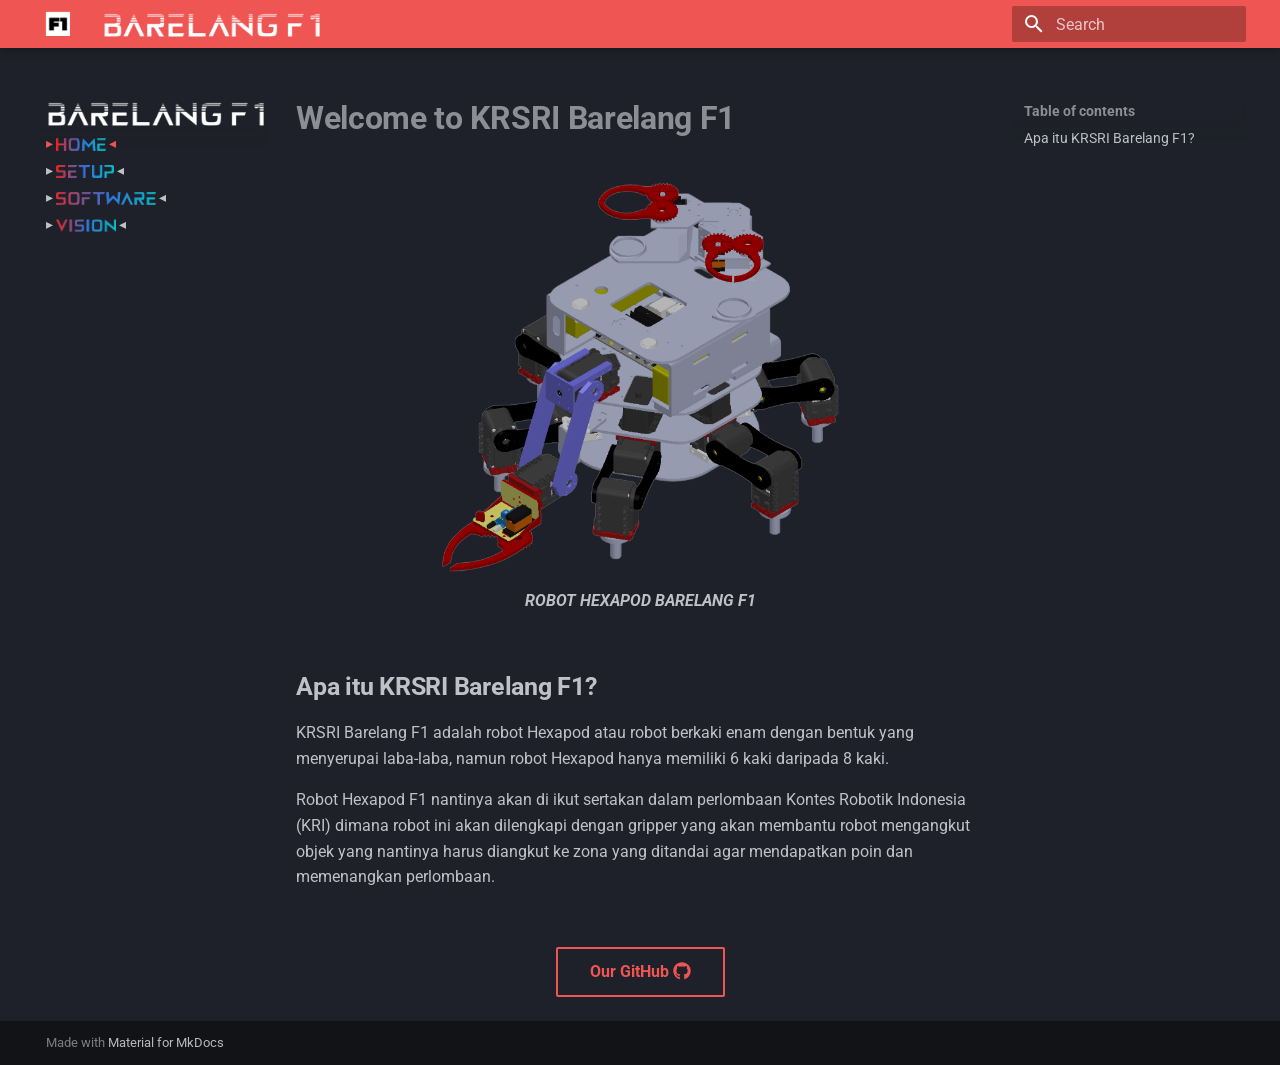
==== index.html @ 3e4a9fbe "update" ====
<!doctype html>
<html lang="en" class="no-js">
  <head>
    
      <meta charset="utf-8">
      <meta name="viewport" content="width=device-width,initial-scale=1">
      
      
      
        <link rel="canonical" href="https://arudoon.github.io/MkDocs_Dokumentasi/">
      
      
      
        <link rel="next" href="2-setup/">
      
      
      <link rel="icon" href="assets/pictures/F1Maskot.png">
      <meta name="generator" content="mkdocs-1.6.1, mkdocs-material-9.5.49">
    
    
      
        <title><img src='https://arudoon.github.io/MkDocs_Dokumentasi/assets/icons/barelangf1white.png' style='width:220px; vertical-align:middle;'></title>
      
    
    
      <link rel="stylesheet" href="assets/stylesheets/main.6f8fc17f.min.css">
      
        
        <link rel="stylesheet" href="assets/stylesheets/palette.06af60db.min.css">
      
      
  
  
    
    
  
    
    
  
    
    
  
    
    
  
    
    
  
    
    
  
    
    
  
    
    
  
    
    
  
    
    
  
    
    
  
    
    
  
  
  <style>:root{--md-admonition-icon--note:url('data:image/svg+xml;charset=utf-8,<svg xmlns="http://www.w3.org/2000/svg" viewBox="0 0 16 16"><path d="M1 7.775V2.75C1 1.784 1.784 1 2.75 1h5.025c.464 0 .91.184 1.238.513l6.25 6.25a1.75 1.75 0 0 1 0 2.474l-5.026 5.026a1.75 1.75 0 0 1-2.474 0l-6.25-6.25A1.75 1.75 0 0 1 1 7.775m1.5 0c0 .066.026.13.073.177l6.25 6.25a.25.25 0 0 0 .354 0l5.025-5.025a.25.25 0 0 0 0-.354l-6.25-6.25a.25.25 0 0 0-.177-.073H2.75a.25.25 0 0 0-.25.25ZM6 5a1 1 0 1 1 0 2 1 1 0 0 1 0-2"/></svg>');--md-admonition-icon--abstract:url('data:image/svg+xml;charset=utf-8,<svg xmlns="http://www.w3.org/2000/svg" viewBox="0 0 16 16"><path d="M2.5 1.75v11.5c0 .138.112.25.25.25h3.17a.75.75 0 0 1 0 1.5H2.75A1.75 1.75 0 0 1 1 13.25V1.75C1 .784 1.784 0 2.75 0h8.5C12.216 0 13 .784 13 1.75v7.736a.75.75 0 0 1-1.5 0V1.75a.25.25 0 0 0-.25-.25h-8.5a.25.25 0 0 0-.25.25m13.274 9.537zl-4.557 4.45a.75.75 0 0 1-1.055-.008l-1.943-1.95a.75.75 0 0 1 1.062-1.058l1.419 1.425 4.026-3.932a.75.75 0 1 1 1.048 1.074M4.75 4h4.5a.75.75 0 0 1 0 1.5h-4.5a.75.75 0 0 1 0-1.5M4 7.75A.75.75 0 0 1 4.75 7h2a.75.75 0 0 1 0 1.5h-2A.75.75 0 0 1 4 7.75"/></svg>');--md-admonition-icon--info:url('data:image/svg+xml;charset=utf-8,<svg xmlns="http://www.w3.org/2000/svg" viewBox="0 0 448 512"><!--! Font Awesome Free 6.7.1 by @fontawesome - https://fontawesome.com License - https://fontawesome.com/license/free (Icons: CC BY 4.0, Fonts: SIL OFL 1.1, Code: MIT License) Copyright 2024 Fonticons, Inc.--><path d="m0 93.7 183.6-25.3v177.4H0zm0 324.6 183.6 25.3V268.4H0zm203.8 28L448 480V268.4H203.8zm0-380.6v180.1H448V32z"/></svg>');--md-admonition-icon--tip:url('data:image/svg+xml;charset=utf-8,<svg xmlns="http://www.w3.org/2000/svg" viewBox="0 0 16 16"><path d="M3.499.75a.75.75 0 0 1 1.5 0v.996C5.9 2.903 6.793 3.65 7.662 4.376l.24.202c-.036-.694.055-1.422.426-2.163C9.1.873 10.794-.045 12.622.26 14.408.558 16 1.94 16 4.25c0 1.278-.954 2.575-2.44 2.734l.146.508.065.22c.203.701.412 1.455.476 2.226.142 1.707-.4 3.03-1.487 3.898C11.714 14.671 10.27 15 8.75 15h-6a.75.75 0 0 1 0-1.5h1.376a4.5 4.5 0 0 1-.563-1.191 3.84 3.84 0 0 1-.05-2.063 4.65 4.65 0 0 1-2.025-.293.75.75 0 0 1 .525-1.406c1.357.507 2.376-.006 2.698-.318l.009-.01a.747.747 0 0 1 1.06 0 .75.75 0 0 1-.012 1.074c-.912.92-.992 1.835-.768 2.586.221.74.745 1.337 1.196 1.621H8.75c1.343 0 2.398-.296 3.074-.836.635-.507 1.036-1.31.928-2.602-.05-.603-.216-1.224-.422-1.93l-.064-.221c-.12-.407-.246-.84-.353-1.29a2.4 2.4 0 0 1-.507-.441 3.1 3.1 0 0 1-.633-1.248.75.75 0 0 1 1.455-.364c.046.185.144.436.31.627.146.168.353.305.712.305.738 0 1.25-.615 1.25-1.25 0-1.47-.95-2.315-2.123-2.51-1.172-.196-2.227.387-2.706 1.345-.46.92-.27 1.774.019 3.062l.042.19.01.05c.348.443.666.949.94 1.553a.75.75 0 1 1-1.365.62c-.553-1.217-1.32-1.94-2.3-2.768L6.7 5.527c-.814-.68-1.75-1.462-2.692-2.619a3.7 3.7 0 0 0-1.023.88c-.406.495-.663 1.036-.722 1.508.116.122.306.21.591.239.388.038.797-.06 1.032-.19a.75.75 0 0 1 .728 1.31c-.515.287-1.23.439-1.906.373-.682-.067-1.473-.38-1.879-1.193L.75 5.677V5.5c0-.984.48-1.94 1.077-2.664.46-.559 1.05-1.055 1.673-1.353z"/></svg>');--md-admonition-icon--success:url('data:image/svg+xml;charset=utf-8,<svg xmlns="http://www.w3.org/2000/svg" viewBox="0 0 16 16"><path d="M13.78 4.22a.75.75 0 0 1 0 1.06l-7.25 7.25a.75.75 0 0 1-1.06 0L2.22 9.28a.75.75 0 0 1 .018-1.042.75.75 0 0 1 1.042-.018L6 10.94l6.72-6.72a.75.75 0 0 1 1.06 0"/></svg>');--md-admonition-icon--question:url('data:image/svg+xml;charset=utf-8,<svg xmlns="http://www.w3.org/2000/svg" viewBox="0 0 16 16"><path d="M0 8a8 8 0 1 1 16 0A8 8 0 0 1 0 8m8-6.5a6.5 6.5 0 1 0 0 13 6.5 6.5 0 0 0 0-13M6.92 6.085h.001a.749.749 0 1 1-1.342-.67c.169-.339.436-.701.849-.977C6.845 4.16 7.369 4 8 4a2.76 2.76 0 0 1 1.637.525c.503.377.863.965.863 1.725 0 .448-.115.83-.329 1.15-.205.307-.47.513-.692.662-.109.072-.22.138-.313.195l-.006.004a6 6 0 0 0-.26.16 1 1 0 0 0-.276.245.75.75 0 0 1-1.248-.832c.184-.264.42-.489.692-.661q.154-.1.313-.195l.007-.004c.1-.061.182-.11.258-.161a1 1 0 0 0 .277-.245C8.96 6.514 9 6.427 9 6.25a.61.61 0 0 0-.262-.525A1.27 1.27 0 0 0 8 5.5c-.369 0-.595.09-.74.187a1 1 0 0 0-.34.398M9 11a1 1 0 1 1-2 0 1 1 0 0 1 2 0"/></svg>');--md-admonition-icon--warning:url('data:image/svg+xml;charset=utf-8,<svg xmlns="http://www.w3.org/2000/svg" viewBox="0 0 448 512"><!--! Font Awesome Free 6.7.1 by @fontawesome - https://fontawesome.com License - https://fontawesome.com/license/free (Icons: CC BY 4.0, Fonts: SIL OFL 1.1, Code: MIT License) Copyright 2024 Fonticons, Inc.--><path d="M220.8 123.3c1 .5 1.8 1.7 3 1.7 1.1 0 2.8-.4 2.9-1.5.2-1.4-1.9-2.3-3.2-2.9-1.7-.7-3.9-1-5.5-.1-.4.2-.8.7-.6 1.1.3 1.3 2.3 1.1 3.4 1.7m-21.9 1.7c1.2 0 2-1.2 3-1.7 1.1-.6 3.1-.4 3.5-1.6.2-.4-.2-.9-.6-1.1-1.6-.9-3.8-.6-5.5.1-1.3.6-3.4 1.5-3.2 2.9.1 1 1.8 1.5 2.8 1.4M420 403.8c-3.6-4-5.3-11.6-7.2-19.7-1.8-8.1-3.9-16.8-10.5-22.4-1.3-1.1-2.6-2.1-4-2.9-1.3-.8-2.7-1.5-4.1-2 9.2-27.3 5.6-54.5-3.7-79.1-11.4-30.1-31.3-56.4-46.5-74.4-17.1-21.5-33.7-41.9-33.4-72C311.1 85.4 315.7.1 234.8 0 132.4-.2 158 103.4 156.9 135.2c-1.7 23.4-6.4 41.8-22.5 64.7-18.9 22.5-45.5 58.8-58.1 96.7-6 17.9-8.8 36.1-6.2 53.3-6.5 5.8-11.4 14.7-16.6 20.2-4.2 4.3-10.3 5.9-17 8.3s-14 6-18.5 14.5c-2.1 3.9-2.8 8.1-2.8 12.4 0 3.9.6 7.9 1.2 11.8 1.2 8.1 2.5 15.7.8 20.8-5.2 14.4-5.9 24.4-2.2 31.7 3.8 7.3 11.4 10.5 20.1 12.3 17.3 3.6 40.8 2.7 59.3 12.5 19.8 10.4 39.9 14.1 55.9 10.4 11.6-2.6 21.1-9.6 25.9-20.2 12.5-.1 26.3-5.4 48.3-6.6 14.9-1.2 33.6 5.3 55.1 4.1.6 2.3 1.4 4.6 2.5 6.7v.1c8.3 16.7 23.8 24.3 40.3 23 16.6-1.3 34.1-11 48.3-27.9 13.6-16.4 36-23.2 50.9-32.2 7.4-4.5 13.4-10.1 13.9-18.3.4-8.2-4.4-17.3-15.5-29.7M223.7 87.3c9.8-22.2 34.2-21.8 44-.4 6.5 14.2 3.6 30.9-4.3 40.4-1.6-.8-5.9-2.6-12.6-4.9 1.1-1.2 3.1-2.7 3.9-4.6 4.8-11.8-.2-27-9.1-27.3-7.3-.5-13.9 10.8-11.8 23-4.1-2-9.4-3.5-13-4.4-1-6.9-.3-14.6 2.9-21.8M183 75.8c10.1 0 20.8 14.2 19.1 33.5-3.5 1-7.1 2.5-10.2 4.6 1.2-8.9-3.3-20.1-9.6-19.6-8.4.7-9.8 21.2-1.8 28.1 1 .8 1.9-.2-5.9 5.5-15.6-14.6-10.5-52.1 8.4-52.1m-13.6 60.7c6.2-4.6 13.6-10 14.1-10.5 4.7-4.4 13.5-14.2 27.9-14.2 7.1 0 15.6 2.3 25.9 8.9 6.3 4.1 11.3 4.4 22.6 9.3 8.4 3.5 13.7 9.7 10.5 18.2-2.6 7.1-11 14.4-22.7 18.1-11.1 3.6-19.8 16-38.2 14.9-3.9-.2-7-1-9.6-2.1-8-3.5-12.2-10.4-20-15-8.6-4.8-13.2-10.4-14.7-15.3q-2.1-7.35 4.2-12.3m3.3 334c-2.7 35.1-43.9 34.4-75.3 18-29.9-15.8-68.6-6.5-76.5-21.9-2.4-4.7-2.4-12.7 2.6-26.4v-.2c2.4-7.6.6-16-.6-23.9-1.2-7.8-1.8-15 .9-20 3.5-6.7 8.5-9.1 14.8-11.3 10.3-3.7 11.8-3.4 19.6-9.9 5.5-5.7 9.5-12.9 14.3-18 5.1-5.5 10-8.1 17.7-6.9 8.1 1.2 15.1 6.8 21.9 16l19.6 35.6c9.5 19.9 43.1 48.4 41 68.9m-1.4-25.9c-4.1-6.6-9.6-13.6-14.4-19.6 7.1 0 14.2-2.2 16.7-8.9 2.3-6.2 0-14.9-7.4-24.9-13.5-18.2-38.3-32.5-38.3-32.5-13.5-8.4-21.1-18.7-24.6-29.9s-3-23.3-.3-35.2c5.2-22.9 18.6-45.2 27.2-59.2 2.3-1.7.8 3.2-8.7 20.8-8.5 16.1-24.4 53.3-2.6 82.4.6-20.7 5.5-41.8 13.8-61.5 12-27.4 37.3-74.9 39.3-112.7 1.1.8 4.6 3.2 6.2 4.1 4.6 2.7 8.1 6.7 12.6 10.3 12.4 10 28.5 9.2 42.4 1.2 6.2-3.5 11.2-7.5 15.9-9 9.9-3.1 17.8-8.6 22.3-15 7.7 30.4 25.7 74.3 37.2 95.7 6.1 11.4 18.3 35.5 23.6 64.6 3.3-.1 7 .4 10.9 1.4 13.8-35.7-11.7-74.2-23.3-84.9-4.7-4.6-4.9-6.6-2.6-6.5 12.6 11.2 29.2 33.7 35.2 59 2.8 11.6 3.3 23.7.4 35.7 16.4 6.8 35.9 17.9 30.7 34.8-2.2-.1-3.2 0-4.2 0 3.2-10.1-3.9-17.6-22.8-26.1-19.6-8.6-36-8.6-38.3 12.5-12.1 4.2-18.3 14.7-21.4 27.3-2.8 11.2-3.6 24.7-4.4 39.9-.5 7.7-3.6 18-6.8 29-32.1 22.9-76.7 32.9-114.3 7.2m257.4-11.5c-.9 16.8-41.2 19.9-63.2 46.5-13.2 15.7-29.4 24.4-43.6 25.5s-26.5-4.8-33.7-19.3c-4.7-11.1-2.4-23.1 1.1-36.3 3.7-14.2 9.2-28.8 9.9-40.6.8-15.2 1.7-28.5 4.2-38.7 2.6-10.3 6.6-17.2 13.7-21.1.3-.2.7-.3 1-.5.8 13.2 7.3 26.6 18.8 29.5 12.6 3.3 30.7-7.5 38.4-16.3 9-.3 15.7-.9 22.6 5.1 9.9 8.5 7.1 30.3 17.1 41.6 10.6 11.6 14 19.5 13.7 24.6M173.3 148.7c2 1.9 4.7 4.5 8 7.1 6.6 5.2 15.8 10.6 27.3 10.6 11.6 0 22.5-5.9 31.8-10.8 4.9-2.6 10.9-7 14.8-10.4s5.9-6.3 3.1-6.6-2.6 2.6-6 5.1c-4.4 3.2-9.7 7.4-13.9 9.8-7.4 4.2-19.5 10.2-29.9 10.2s-18.7-4.8-24.9-9.7c-3.1-2.5-5.7-5-7.7-6.9-1.5-1.4-1.9-4.6-4.3-4.9-1.4-.1-1.8 3.7 1.7 6.5"/></svg>');--md-admonition-icon--failure:url('data:image/svg+xml;charset=utf-8,<svg xmlns="http://www.w3.org/2000/svg" viewBox="0 0 16 16"><path d="M2.344 2.343za8 8 0 0 1 11.314 11.314A8.002 8.002 0 0 1 .234 10.089a8 8 0 0 1 2.11-7.746m1.06 10.253a6.5 6.5 0 1 0 9.108-9.275 6.5 6.5 0 0 0-9.108 9.275M6.03 4.97 8 6.94l1.97-1.97a.749.749 0 0 1 1.275.326.75.75 0 0 1-.215.734L9.06 8l1.97 1.97a.749.749 0 0 1-.326 1.275.75.75 0 0 1-.734-.215L8 9.06l-1.97 1.97a.749.749 0 0 1-1.275-.326.75.75 0 0 1 .215-.734L6.94 8 4.97 6.03a.75.75 0 0 1 .018-1.042.75.75 0 0 1 1.042-.018"/></svg>');--md-admonition-icon--danger:url('data:image/svg+xml;charset=utf-8,<svg xmlns="http://www.w3.org/2000/svg" viewBox="0 0 16 16"><path d="M9.504.43a1.516 1.516 0 0 1 2.437 1.713L10.415 5.5h2.123c1.57 0 2.346 1.909 1.22 3.004l-7.34 7.142a1.25 1.25 0 0 1-.871.354h-.302a1.25 1.25 0 0 1-1.157-1.723L5.633 10.5H3.462c-1.57 0-2.346-1.909-1.22-3.004zm1.047 1.074L3.286 8.571A.25.25 0 0 0 3.462 9H6.75a.75.75 0 0 1 .694 1.034l-1.713 4.188 6.982-6.793A.25.25 0 0 0 12.538 7H9.25a.75.75 0 0 1-.683-1.06l2.008-4.418.003-.006-.004-.009-.006-.006-.008-.001q-.005 0-.009.004"/></svg>');--md-admonition-icon--bug:url('data:image/svg+xml;charset=utf-8,<svg xmlns="http://www.w3.org/2000/svg" viewBox="0 0 16 16"><path d="M4.72.22a.75.75 0 0 1 1.06 0l1 .999a3.5 3.5 0 0 1 2.441 0l.999-1a.748.748 0 0 1 1.265.332.75.75 0 0 1-.205.729l-.775.776c.616.63.995 1.493.995 2.444v.327q0 .15-.025.292c.408.14.764.392 1.029.722l1.968-.787a.75.75 0 0 1 .556 1.392L13 7.258V9h2.25a.75.75 0 0 1 0 1.5H13v.5q-.002.615-.141 1.186l2.17.868a.75.75 0 0 1-.557 1.392l-2.184-.873A5 5 0 0 1 8 16a5 5 0 0 1-4.288-2.427l-2.183.873a.75.75 0 0 1-.558-1.392l2.17-.868A5 5 0 0 1 3 11v-.5H.75a.75.75 0 0 1 0-1.5H3V7.258L.971 6.446a.75.75 0 0 1 .558-1.392l1.967.787c.265-.33.62-.583 1.03-.722a1.7 1.7 0 0 1-.026-.292V4.5c0-.951.38-1.814.995-2.444L4.72 1.28a.75.75 0 0 1 0-1.06m.53 6.28a.75.75 0 0 0-.75.75V11a3.5 3.5 0 1 0 7 0V7.25a.75.75 0 0 0-.75-.75ZM6.173 5h3.654A.17.17 0 0 0 10 4.827V4.5a2 2 0 1 0-4 0v.327c0 .096.077.173.173.173"/></svg>');--md-admonition-icon--example:url('data:image/svg+xml;charset=utf-8,<svg xmlns="http://www.w3.org/2000/svg" viewBox="0 0 16 16"><path d="M5 5.782V2.5h-.25a.75.75 0 0 1 0-1.5h6.5a.75.75 0 0 1 0 1.5H11v3.282l3.666 5.76C15.619 13.04 14.543 15 12.767 15H3.233c-1.776 0-2.852-1.96-1.899-3.458Zm-2.4 6.565a.75.75 0 0 0 .633 1.153h9.534a.75.75 0 0 0 .633-1.153L12.225 10.5h-8.45ZM9.5 2.5h-3V6c0 .143-.04.283-.117.403L4.73 9h6.54L9.617 6.403A.75.75 0 0 1 9.5 6Z"/></svg>');--md-admonition-icon--quote:url('data:image/svg+xml;charset=utf-8,<svg xmlns="http://www.w3.org/2000/svg" viewBox="0 0 16 16"><path d="M1.75 2.5h10.5a.75.75 0 0 1 0 1.5H1.75a.75.75 0 0 1 0-1.5m4 5h8.5a.75.75 0 0 1 0 1.5h-8.5a.75.75 0 0 1 0-1.5m0 5h8.5a.75.75 0 0 1 0 1.5h-8.5a.75.75 0 0 1 0-1.5M2.5 7.75v6a.75.75 0 0 1-1.5 0v-6a.75.75 0 0 1 1.5 0"/></svg>');}</style>



    
    
      
    
    
      
        
        
        <link rel="preconnect" href="https://fonts.gstatic.com" crossorigin>
        <link rel="stylesheet" href="https://fonts.googleapis.com/css?family=Roboto:300,300i,400,400i,700,700i%7CRed+Hat+Mono:400,400i,700,700i&display=fallback">
        <style>:root{--md-text-font:"Roboto";--md-code-font:"Red Hat Mono"}</style>
      
    
    
    <script>__md_scope=new URL(".",location),__md_hash=e=>[...e].reduce(((e,_)=>(e<<5)-e+_.charCodeAt(0)),0),__md_get=(e,_=localStorage,t=__md_scope)=>JSON.parse(_.getItem(t.pathname+"."+e)),__md_set=(e,_,t=localStorage,a=__md_scope)=>{try{t.setItem(a.pathname+"."+e,JSON.stringify(_))}catch(e){}}</script>
    
      

    
    
    
  </head>
  
  
    
    
    
    
    
    <body dir="ltr" data-md-color-scheme="slate" data-md-color-primary="red" data-md-color-accent="light-green">
  
    
    <input class="md-toggle" data-md-toggle="drawer" type="checkbox" id="__drawer" autocomplete="off">
    <input class="md-toggle" data-md-toggle="search" type="checkbox" id="__search" autocomplete="off">
    <label class="md-overlay" for="__drawer"></label>
    <div data-md-component="skip">
      
        
        <a href="#welcome-to-krsri-barelang-f1" class="md-skip">
          Skip to content
        </a>
      
    </div>
    <div data-md-component="announce">
      
    </div>
    
    
      

  

<header class="md-header md-header--shadow" data-md-component="header">
  <nav class="md-header__inner md-grid" aria-label="Header">
    <a href="." title="&lt;img src=&#39;https://arudoon.github.io/MkDocs_Dokumentasi/assets/icons/barelangf1white.png&#39; style=&#39;width:220px; vertical-align:middle;&#39;&gt;" class="md-header__button md-logo" aria-label="<img src='https://arudoon.github.io/MkDocs_Dokumentasi/assets/icons/barelangf1white.png' style='width:220px; vertical-align:middle;'>" data-md-component="logo">
      
  <img src="assets/pictures/F1 Logo.jpg" alt="logo">

    </a>
    <label class="md-header__button md-icon" for="__drawer">
      
      <svg xmlns="http://www.w3.org/2000/svg" viewBox="0 0 24 24"><path d="M3 6h18v2H3zm0 5h18v2H3zm0 5h18v2H3z"/></svg>
    </label>
    <div class="md-header__title" data-md-component="header-title">
      <div class="md-header__ellipsis">
        <div class="md-header__topic">
          <span class="md-ellipsis">
            <img src='https://arudoon.github.io/MkDocs_Dokumentasi/assets/icons/barelangf1white.png' style='width:220px; vertical-align:middle;'>
          </span>
        </div>
        <div class="md-header__topic" data-md-component="header-topic">
          <span class="md-ellipsis">
            
              ▸ <img src='https://arudoon.github.io/MkDocs_Dokumentasi/assets/icons/home.png' style='width:50px; vertical-align:middle;'> ◂
            
          </span>
        </div>
      </div>
    </div>
    
      
    
    
    
    
      <label class="md-header__button md-icon" for="__search">
        
        <svg xmlns="http://www.w3.org/2000/svg" viewBox="0 0 24 24"><path d="M9.5 3A6.5 6.5 0 0 1 16 9.5c0 1.61-.59 3.09-1.56 4.23l.27.27h.79l5 5-1.5 1.5-5-5v-.79l-.27-.27A6.52 6.52 0 0 1 9.5 16 6.5 6.5 0 0 1 3 9.5 6.5 6.5 0 0 1 9.5 3m0 2C7 5 5 7 5 9.5S7 14 9.5 14 14 12 14 9.5 12 5 9.5 5"/></svg>
      </label>
      <div class="md-search" data-md-component="search" role="dialog">
  <label class="md-search__overlay" for="__search"></label>
  <div class="md-search__inner" role="search">
    <form class="md-search__form" name="search">
      <input type="text" class="md-search__input" name="query" aria-label="Search" placeholder="Search" autocapitalize="off" autocorrect="off" autocomplete="off" spellcheck="false" data-md-component="search-query" required>
      <label class="md-search__icon md-icon" for="__search">
        
        <svg xmlns="http://www.w3.org/2000/svg" viewBox="0 0 24 24"><path d="M9.5 3A6.5 6.5 0 0 1 16 9.5c0 1.61-.59 3.09-1.56 4.23l.27.27h.79l5 5-1.5 1.5-5-5v-.79l-.27-.27A6.52 6.52 0 0 1 9.5 16 6.5 6.5 0 0 1 3 9.5 6.5 6.5 0 0 1 9.5 3m0 2C7 5 5 7 5 9.5S7 14 9.5 14 14 12 14 9.5 12 5 9.5 5"/></svg>
        
        <svg xmlns="http://www.w3.org/2000/svg" viewBox="0 0 24 24"><path d="M20 11v2H8l5.5 5.5-1.42 1.42L4.16 12l7.92-7.92L13.5 5.5 8 11z"/></svg>
      </label>
      <nav class="md-search__options" aria-label="Search">
        
        <button type="reset" class="md-search__icon md-icon" title="Clear" aria-label="Clear" tabindex="-1">
          
          <svg xmlns="http://www.w3.org/2000/svg" viewBox="0 0 24 24"><path d="M19 6.41 17.59 5 12 10.59 6.41 5 5 6.41 10.59 12 5 17.59 6.41 19 12 13.41 17.59 19 19 17.59 13.41 12z"/></svg>
        </button>
      </nav>
      
    </form>
    <div class="md-search__output">
      <div class="md-search__scrollwrap" tabindex="0" data-md-scrollfix>
        <div class="md-search-result" data-md-component="search-result">
          <div class="md-search-result__meta">
            Initializing search
          </div>
          <ol class="md-search-result__list" role="presentation"></ol>
        </div>
      </div>
    </div>
  </div>
</div>
    
    
  </nav>
  
</header>
    
    <div class="md-container" data-md-component="container">
      
      
        
          
        
      
      <main class="md-main" data-md-component="main">
        <div class="md-main__inner md-grid">
          
            
              
              <div class="md-sidebar md-sidebar--primary" data-md-component="sidebar" data-md-type="navigation" >
                <div class="md-sidebar__scrollwrap">
                  <div class="md-sidebar__inner">
                    



<nav class="md-nav md-nav--primary" aria-label="Navigation" data-md-level="0">
  <label class="md-nav__title" for="__drawer">
    <a href="." title="&lt;img src=&#39;https://arudoon.github.io/MkDocs_Dokumentasi/assets/icons/barelangf1white.png&#39; style=&#39;width:220px; vertical-align:middle;&#39;&gt;" class="md-nav__button md-logo" aria-label="<img src='https://arudoon.github.io/MkDocs_Dokumentasi/assets/icons/barelangf1white.png' style='width:220px; vertical-align:middle;'>" data-md-component="logo">
      
  <img src="assets/pictures/F1 Logo.jpg" alt="logo">

    </a>
    <img src='https://arudoon.github.io/MkDocs_Dokumentasi/assets/icons/barelangf1white.png' style='width:220px; vertical-align:middle;'>
  </label>
  
  <ul class="md-nav__list" data-md-scrollfix>
    
      
      
  
  
    
  
  
  
    <li class="md-nav__item md-nav__item--active">
      
      <input class="md-nav__toggle md-toggle" type="checkbox" id="__toc">
      
      
        
      
      
        <label class="md-nav__link md-nav__link--active" for="__toc">
          
  
  <span class="md-ellipsis">
    ▸ <img src='https://arudoon.github.io/MkDocs_Dokumentasi/assets/icons/home.png' style='width:50px; vertical-align:middle;'> ◂
  </span>
  

          <span class="md-nav__icon md-icon"></span>
        </label>
      
      <a href="." class="md-nav__link md-nav__link--active">
        
  
  <span class="md-ellipsis">
    ▸ <img src='https://arudoon.github.io/MkDocs_Dokumentasi/assets/icons/home.png' style='width:50px; vertical-align:middle;'> ◂
  </span>
  

      </a>
      
        

<nav class="md-nav md-nav--secondary" aria-label="Table of contents">
  
  
  
    
  
  
    <label class="md-nav__title" for="__toc">
      <span class="md-nav__icon md-icon"></span>
      Table of contents
    </label>
    <ul class="md-nav__list" data-md-component="toc" data-md-scrollfix>
      
        <li class="md-nav__item">
  <a href="#apa-itu-krsri-barelang-f1" class="md-nav__link">
    <span class="md-ellipsis">
      Apa itu KRSRI Barelang F1?
    </span>
  </a>
  
</li>
      
    </ul>
  
</nav>
      
    </li>
  

    
      
      
  
  
  
  
    <li class="md-nav__item">
      <a href="2-setup/" class="md-nav__link">
        
  
  <span class="md-ellipsis">
    ▸ <img src='https://arudoon.github.io/MkDocs_Dokumentasi/assets/icons/setup.png' style='width:58px; vertical-align:middle;'> ◂
  </span>
  

      </a>
    </li>
  

    
      
      
  
  
  
  
    <li class="md-nav__item">
      <a href="3-instalasiSoftware/" class="md-nav__link">
        
  
  <span class="md-ellipsis">
    ▸ <img src='https://arudoon.github.io/MkDocs_Dokumentasi/assets/icons/software.png' style='width:100px; vertical-align:middle;'> ◂
  </span>
  

      </a>
    </li>
  

    
      
      
  
  
  
  
    <li class="md-nav__item">
      <a href="4-instalasiVision/" class="md-nav__link">
        
  
  <span class="md-ellipsis">
    ▸ <img src='https://arudoon.github.io/MkDocs_Dokumentasi/assets/icons/vision.png' style='width:60px; vertical-align:middle;'> ◂
  </span>
  

      </a>
    </li>
  

    
  </ul>
</nav>
                  </div>
                </div>
              </div>
            
            
              
              <div class="md-sidebar md-sidebar--secondary" data-md-component="sidebar" data-md-type="toc" >
                <div class="md-sidebar__scrollwrap">
                  <div class="md-sidebar__inner">
                    

<nav class="md-nav md-nav--secondary" aria-label="Table of contents">
  
  
  
    
  
  
    <label class="md-nav__title" for="__toc">
      <span class="md-nav__icon md-icon"></span>
      Table of contents
    </label>
    <ul class="md-nav__list" data-md-component="toc" data-md-scrollfix>
      
        <li class="md-nav__item">
  <a href="#apa-itu-krsri-barelang-f1" class="md-nav__link">
    <span class="md-ellipsis">
      Apa itu KRSRI Barelang F1?
    </span>
  </a>
  
</li>
      
    </ul>
  
</nav>
                  </div>
                </div>
              </div>
            
          
          
            <div class="md-content" data-md-component="content">
              <article class="md-content__inner md-typeset">
                
                  


<h1 id="welcome-to-krsri-barelang-f1"><strong>Welcome to KRSRI Barelang F1</strong></h1>
<figure>
    <img alt="Barelang F1" src="assets/pictures/NewHexapod.png" width="400" />
    <figcaption><strong>ROBOT HEXAPOD BARELANG F1</strong></figcaption>
</figure>
<h2 id="apa-itu-krsri-barelang-f1"><strong>Apa itu KRSRI Barelang F1?</strong></h2>
<p>KRSRI Barelang F1 adalah robot Hexapod atau robot berkaki enam dengan bentuk yang menyerupai laba-laba, namun robot Hexapod hanya memiliki 6 kaki daripada 8 kaki.</p>
<p>Robot Hexapod F1 nantinya akan di ikut sertakan dalam perlombaan Kontes Robotik Indonesia (KRI) dimana robot ini akan dilengkapi dengan gripper yang akan membantu robot mengangkut objek yang nantinya harus diangkut ke zona yang ditandai agar mendapatkan poin dan memenangkan perlombaan.</p>
<p><br></p>
<figure>
    <a class="md-button" href="https://github.com/Barelang-F1/barelangf1-setup">Our GitHub <span class="twemoji"><svg xmlns="http://www.w3.org/2000/svg" viewBox="0 0 496 512"><!--! Font Awesome Free 6.7.1 by @fontawesome - https://fontawesome.com License - https://fontawesome.com/license/free (Icons: CC BY 4.0, Fonts: SIL OFL 1.1, Code: MIT License) Copyright 2024 Fonticons, Inc.--><path d="M165.9 397.4c0 2-2.3 3.6-5.2 3.6-3.3.3-5.6-1.3-5.6-3.6 0-2 2.3-3.6 5.2-3.6 3-.3 5.6 1.3 5.6 3.6m-31.1-4.5c-.7 2 1.3 4.3 4.3 4.9 2.6 1 5.6 0 6.2-2s-1.3-4.3-4.3-5.2c-2.6-.7-5.5.3-6.2 2.3m44.2-1.7c-2.9.7-4.9 2.6-4.6 4.9.3 2 2.9 3.3 5.9 2.6 2.9-.7 4.9-2.6 4.6-4.6-.3-1.9-3-3.2-5.9-2.9M244.8 8C106.1 8 0 113.3 0 252c0 110.9 69.8 205.8 169.5 239.2 12.8 2.3 17.3-5.6 17.3-12.1 0-6.2-.3-40.4-.3-61.4 0 0-70 15-84.7-29.8 0 0-11.4-29.1-27.8-36.6 0 0-22.9-15.7 1.6-15.4 0 0 24.9 2 38.6 25.8 21.9 38.6 58.6 27.5 72.9 20.9 2.3-16 8.8-27.1 16-33.7-55.9-6.2-112.3-14.3-112.3-110.5 0-27.5 7.6-41.3 23.6-58.9-2.6-6.5-11.1-33.3 2.6-67.9 20.9-6.5 69 27 69 27 20-5.6 41.5-8.5 62.8-8.5s42.8 2.9 62.8 8.5c0 0 48.1-33.6 69-27 13.7 34.7 5.2 61.4 2.6 67.9 16 17.7 25.8 31.5 25.8 58.9 0 96.5-58.9 104.2-114.8 110.5 9.2 7.9 17 22.9 17 46.4 0 33.7-.3 75.4-.3 83.6 0 6.5 4.6 14.4 17.3 12.1C428.2 457.8 496 362.9 496 252 496 113.3 383.5 8 244.8 8M97.2 352.9c-1.3 1-1 3.3.7 5.2 1.6 1.6 3.9 2.3 5.2 1 1.3-1 1-3.3-.7-5.2-1.6-1.6-3.9-2.3-5.2-1m-10.8-8.1c-.7 1.3.3 2.9 2.3 3.9 1.6 1 3.6.7 4.3-.7.7-1.3-.3-2.9-2.3-3.9-2-.6-3.6-.3-4.3.7m32.4 35.6c-1.6 1.3-1 4.3 1.3 6.2 2.3 2.3 5.2 2.6 6.5 1 1.3-1.3.7-4.3-1.3-6.2-2.2-2.3-5.2-2.6-6.5-1m-11.4-14.7c-1.6 1-1.6 3.6 0 5.9s4.3 3.3 5.6 2.3c1.6-1.3 1.6-3.9 0-6.2-1.4-2.3-4-3.3-5.6-2"/></svg></span></a>
</figure>












                
              </article>
            </div>
          
          
  <script>var tabs=__md_get("__tabs");if(Array.isArray(tabs))e:for(var set of document.querySelectorAll(".tabbed-set")){var labels=set.querySelector(".tabbed-labels");for(var tab of tabs)for(var label of labels.getElementsByTagName("label"))if(label.innerText.trim()===tab){var input=document.getElementById(label.htmlFor);input.checked=!0;continue e}}</script>

<script>var target=document.getElementById(location.hash.slice(1));target&&target.name&&(target.checked=target.name.startsWith("__tabbed_"))</script>
        </div>
        
      </main>
      
        <footer class="md-footer">
  
  <div class="md-footer-meta md-typeset">
    <div class="md-footer-meta__inner md-grid">
      <div class="md-copyright">
  
  
    Made with
    <a href="https://squidfunk.github.io/mkdocs-material/" target="_blank" rel="noopener">
      Material for MkDocs
    </a>
  
</div>
      
    </div>
  </div>
</footer>
      
    </div>
    <div class="md-dialog" data-md-component="dialog">
      <div class="md-dialog__inner md-typeset"></div>
    </div>
    
    
    <script id="__config" type="application/json">{"base": ".", "features": ["content.code.copy", "content.code.annotate", "content.code.select", "content.tabs.link"], "search": "assets/javascripts/workers/search.6ce7567c.min.js", "translations": {"clipboard.copied": "Copied to clipboard", "clipboard.copy": "Copy to clipboard", "search.result.more.one": "1 more on this page", "search.result.more.other": "# more on this page", "search.result.none": "No matching documents", "search.result.one": "1 matching document", "search.result.other": "# matching documents", "search.result.placeholder": "Type to start searching", "search.result.term.missing": "Missing", "select.version": "Select version"}}</script>
    
    
      <script src="assets/javascripts/bundle.88dd0f4e.min.js"></script>
      
    
  </body>
</html>
---- assets/stylesheets/main.6f8fc17f.min.css ----
@charset "UTF-8";html{-webkit-text-size-adjust:none;-moz-text-size-adjust:none;text-size-adjust:none;box-sizing:border-box}*,:after,:before{box-sizing:inherit}@media (prefers-reduced-motion){*,:after,:before{transition:none!important}}body{margin:0}a,button,input,label{-webkit-tap-highlight-color:transparent}a{color:inherit;text-decoration:none}hr{border:0;box-sizing:initial;display:block;height:.05rem;overflow:visible;padding:0}small{font-size:80%}sub,sup{line-height:1em}img{border-style:none}table{border-collapse:initial;border-spacing:0}td,th{font-weight:400;vertical-align:top}button{background:#0000;border:0;font-family:inherit;font-size:inherit;margin:0;padding:0}input{border:0;outline:none}:root{--md-primary-fg-color:#4051b5;--md-primary-fg-color--light:#5d6cc0;--md-primary-fg-color--dark:#303fa1;--md-primary-bg-color:#fff;--md-primary-bg-color--light:#ffffffb3;--md-accent-fg-color:#526cfe;--md-accent-fg-color--transparent:#526cfe1a;--md-accent-bg-color:#fff;--md-accent-bg-color--light:#ffffffb3}[data-md-color-scheme=default]{color-scheme:light}[data-md-color-scheme=default] img[src$="#gh-dark-mode-only"],[data-md-color-scheme=default] img[src$="#only-dark"]{display:none}:root,[data-md-color-scheme=default]{--md-hue:225deg;--md-default-fg-color:#000000de;--md-default-fg-color--light:#0000008a;--md-default-fg-color--lighter:#00000052;--md-default-fg-color--lightest:#00000012;--md-default-bg-color:#fff;--md-default-bg-color--light:#ffffffb3;--md-default-bg-color--lighter:#ffffff4d;--md-default-bg-color--lightest:#ffffff1f;--md-code-fg-color:#36464e;--md-code-bg-color:#f5f5f5;--md-code-hl-color:#4287ff;--md-code-hl-color--light:#4287ff1a;--md-code-hl-number-color:#d52a2a;--md-code-hl-special-color:#db1457;--md-code-hl-function-color:#a846b9;--md-code-hl-constant-color:#6e59d9;--md-code-hl-keyword-color:#3f6ec6;--md-code-hl-string-color:#1c7d4d;--md-code-hl-name-color:var(--md-code-fg-color);--md-code-hl-operator-color:var(--md-default-fg-color--light);--md-code-hl-punctuation-color:var(--md-default-fg-color--light);--md-code-hl-comment-color:var(--md-default-fg-color--light);--md-code-hl-generic-color:var(--md-default-fg-color--light);--md-code-hl-variable-color:var(--md-default-fg-color--light);--md-typeset-color:var(--md-default-fg-color);--md-typeset-a-color:var(--md-primary-fg-color);--md-typeset-del-color:#f5503d26;--md-typeset-ins-color:#0bd57026;--md-typeset-kbd-color:#fafafa;--md-typeset-kbd-accent-color:#fff;--md-typeset-kbd-border-color:#b8b8b8;--md-typeset-mark-color:#ffff0080;--md-typeset-table-color:#0000001f;--md-typeset-table-color--light:rgba(0,0,0,.035);--md-admonition-fg-color:var(--md-default-fg-color);--md-admonition-bg-color:var(--md-default-bg-color);--md-warning-fg-color:#000000de;--md-warning-bg-color:#ff9;--md-footer-fg-color:#fff;--md-footer-fg-color--light:#ffffffb3;--md-footer-fg-color--lighter:#ffffff73;--md-footer-bg-color:#000000de;--md-footer-bg-color--dark:#00000052;--md-shadow-z1:0 0.2rem 0.5rem #0000000d,0 0 0.05rem #0000001a;--md-shadow-z2:0 0.2rem 0.5rem #0000001a,0 0 0.05rem #00000040;--md-shadow-z3:0 0.2rem 0.5rem #0003,0 0 0.05rem #00000059}.md-icon svg{fill:currentcolor;display:block;height:1.2rem;width:1.2rem}body{-webkit-font-smoothing:antialiased;-moz-osx-font-smoothing:grayscale;--md-text-font-family:var(--md-text-font,_),-apple-system,BlinkMacSystemFont,Helvetica,Arial,sans-serif;--md-code-font-family:var(--md-code-font,_),SFMono-Regular,Consolas,Menlo,monospace}aside,body,input{font-feature-settings:"kern","liga";color:var(--md-typeset-color);font-family:var(--md-text-font-family)}code,kbd,pre{font-feature-settings:"kern";font-family:var(--md-code-font-family)}:root{--md-typeset-table-sort-icon:url('data:image/svg+xml;charset=utf-8,<svg xmlns="http://www.w3.org/2000/svg" viewBox="0 0 24 24"><path d="m18 21-4-4h3V7h-3l4-4 4 4h-3v10h3M2 19v-2h10v2M2 13v-2h7v2M2 7V5h4v2z"/></svg>');--md-typeset-table-sort-icon--asc:url('data:image/svg+xml;charset=utf-8,<svg xmlns="http://www.w3.org/2000/svg" viewBox="0 0 24 24"><path d="M19 17h3l-4 4-4-4h3V3h2M2 17h10v2H2M6 5v2H2V5m0 6h7v2H2z"/></svg>');--md-typeset-table-sort-icon--desc:url('data:image/svg+xml;charset=utf-8,<svg xmlns="http://www.w3.org/2000/svg" viewBox="0 0 24 24"><path d="M19 7h3l-4-4-4 4h3v14h2M2 17h10v2H2M6 5v2H2V5m0 6h7v2H2z"/></svg>')}.md-typeset{-webkit-print-color-adjust:exact;color-adjust:exact;font-size:.8rem;line-height:1.6}@media print{.md-typeset{font-size:.68rem}}.md-typeset blockquote,.md-typeset dl,.md-typeset figure,.md-typeset ol,.md-typeset pre,.md-typeset ul{margin-bottom:1em;margin-top:1em}.md-typeset h1{color:var(--md-default-fg-color--light);font-size:2em;line-height:1.3;margin:0 0 1.25em}.md-typeset h1,.md-typeset h2{font-weight:300;letter-spacing:-.01em}.md-typeset h2{font-size:1.5625em;line-height:1.4;margin:1.6em 0 .64em}.md-typeset h3{font-size:1.25em;font-weight:400;letter-spacing:-.01em;line-height:1.5;margin:1.6em 0 .8em}.md-typeset h2+h3{margin-top:.8em}.md-typeset h4{font-weight:700;letter-spacing:-.01em;margin:1em 0}.md-typeset h5,.md-typeset h6{color:var(--md-default-fg-color--light);font-size:.8em;font-weight:700;letter-spacing:-.01em;margin:1.25em 0}.md-typeset h5{text-transform:uppercase}.md-typeset h5 code{text-transform:none}.md-typeset hr{border-bottom:.05rem solid var(--md-default-fg-color--lightest);display:flow-root;margin:1.5em 0}.md-typeset a{color:var(--md-typeset-a-color);word-break:break-word}.md-typeset a,.md-typeset a:before{transition:color 125ms}.md-typeset a:focus,.md-typeset a:hover{color:var(--md-accent-fg-color)}.md-typeset a:focus code,.md-typeset a:hover code{background-color:var(--md-accent-fg-color--transparent)}.md-typeset a code{color:currentcolor;transition:background-color 125ms}.md-typeset a.focus-visible{outline-color:var(--md-accent-fg-color);outline-offset:.2rem}.md-typeset code,.md-typeset kbd,.md-typeset pre{color:var(--md-code-fg-color);direction:ltr;font-variant-ligatures:none}@media print{.md-typeset code,.md-typeset kbd,.md-typeset pre{white-space:pre-wrap}}.md-typeset code{background-color:var(--md-code-bg-color);border-radius:.1rem;-webkit-box-decoration-break:clone;box-decoration-break:clone;font-size:.85em;padding:0 .2941176471em;word-break:break-word}.md-typeset code:not(.focus-visible){-webkit-tap-highlight-color:transparent;outline:none}.md-typeset pre{display:flow-root;line-height:1.4;position:relative}.md-typeset pre>code{-webkit-box-decoration-break:slice;box-decoration-break:slice;box-shadow:none;display:block;margin:0;outline-color:var(--md-accent-fg-color);overflow:auto;padding:.7720588235em 1.1764705882em;scrollbar-color:var(--md-default-fg-color--lighter) #0000;scrollbar-width:thin;touch-action:auto;word-break:normal}.md-typeset pre>code:hover{scrollbar-color:var(--md-accent-fg-color) #0000}.md-typeset pre>code::-webkit-scrollbar{height:.2rem;width:.2rem}.md-typeset pre>code::-webkit-scrollbar-thumb{background-color:var(--md-default-fg-color--lighter)}.md-typeset pre>code::-webkit-scrollbar-thumb:hover{background-color:var(--md-accent-fg-color)}.md-typeset kbd{background-color:var(--md-typeset-kbd-color);border-radius:.1rem;box-shadow:0 .1rem 0 .05rem var(--md-typeset-kbd-border-color),0 .1rem 0 var(--md-typeset-kbd-border-color),0 -.1rem .2rem var(--md-typeset-kbd-accent-color) inset;color:var(--md-default-fg-color);display:inline-block;font-size:.75em;padding:0 .6666666667em;vertical-align:text-top;word-break:break-word}.md-typeset mark{background-color:var(--md-typeset-mark-color);-webkit-box-decoration-break:clone;box-decoration-break:clone;color:inherit;word-break:break-word}.md-typeset abbr{border-bottom:.05rem dotted var(--md-default-fg-color--light);cursor:help;text-decoration:none}.md-typeset small{opacity:.75}[dir=ltr] .md-typeset sub,[dir=ltr] .md-typeset sup{margin-left:.078125em}[dir=rtl] .md-typeset sub,[dir=rtl] .md-typeset sup{margin-right:.078125em}[dir=ltr] .md-typeset blockquote{padding-left:.6rem}[dir=rtl] .md-typeset blockquote{padding-right:.6rem}[dir=ltr] .md-typeset blockquote{border-left:.2rem solid var(--md-default-fg-color--lighter)}[dir=rtl] .md-typeset blockquote{border-right:.2rem solid var(--md-default-fg-color--lighter)}.md-typeset blockquote{color:var(--md-default-fg-color--light);margin-left:0;margin-right:0}.md-typeset ul{list-style-type:disc}.md-typeset ul[type]{list-style-type:revert-layer}[dir=ltr] .md-typeset ol,[dir=ltr] .md-typeset ul{margin-left:.625em}[dir=rtl] .md-typeset ol,[dir=rtl] .md-typeset ul{margin-right:.625em}.md-typeset ol,.md-typeset ul{padding:0}.md-typeset ol:not([hidden]),.md-typeset ul:not([hidden]){display:flow-root}.md-typeset ol ol,.md-typeset ul ol{list-style-type:lower-alpha}.md-typeset ol ol ol,.md-typeset ul ol ol{list-style-type:lower-roman}.md-typeset ol ol ol ol,.md-typeset ul ol ol ol{list-style-type:upper-alpha}.md-typeset ol ol ol ol ol,.md-typeset ul ol ol ol ol{list-style-type:upper-roman}.md-typeset ol[type],.md-typeset ul[type]{list-style-type:revert-layer}[dir=ltr] .md-typeset ol li,[dir=ltr] .md-typeset ul li{margin-left:1.25em}[dir=rtl] .md-typeset ol li,[dir=rtl] .md-typeset ul li{margin-right:1.25em}.md-typeset ol li,.md-typeset ul li{margin-bottom:.5em}.md-typeset ol li blockquote,.md-typeset ol li p,.md-typeset ul li blockquote,.md-typeset ul li p{margin:.5em 0}.md-typeset ol li:last-child,.md-typeset ul li:last-child{margin-bottom:0}[dir=ltr] .md-typeset ol li ol,[dir=ltr] .md-typeset ol li ul,[dir=ltr] .md-typeset ul li ol,[dir=ltr] .md-typeset ul li ul{margin-left:.625em}[dir=rtl] .md-typeset ol li ol,[dir=rtl] .md-typeset ol li ul,[dir=rtl] .md-typeset ul li ol,[dir=rtl] .md-typeset ul li ul{margin-right:.625em}.md-typeset ol li ol,.md-typeset ol li ul,.md-typeset ul li ol,.md-typeset ul li ul{margin-bottom:.5em;margin-top:.5em}[dir=ltr] .md-typeset dd{margin-left:1.875em}[dir=rtl] .md-typeset dd{margin-right:1.875em}.md-typeset dd{margin-bottom:1.5em;margin-top:1em}.md-typeset img,.md-typeset svg,.md-typeset video{height:auto;max-width:100%}.md-typeset img[align=left]{margin:1em 1em 1em 0}.md-typeset img[align=right]{margin:1em 0 1em 1em}.md-typeset img[align]:only-child{margin-top:0}.md-typeset figure{display:flow-root;margin:1em auto;max-width:100%;text-align:center;width:-moz-fit-content;width:fit-content}.md-typeset figure img{display:block;margin:0 auto}.md-typeset figcaption{font-style:italic;margin:1em auto;max-width:24rem}.md-typeset iframe{max-width:100%}.md-typeset table:not([class]){background-color:var(--md-default-bg-color);border:.05rem solid var(--md-typeset-table-color);border-radius:.1rem;display:inline-block;font-size:.64rem;max-width:100%;overflow:auto;touch-action:auto}@media print{.md-typeset table:not([class]){display:table}}.md-typeset table:not([class])+*{margin-top:1.5em}.md-typeset table:not([class]) td>:first-child,.md-typeset table:not([class]) th>:first-child{margin-top:0}.md-typeset table:not([class]) td>:last-child,.md-typeset table:not([class]) th>:last-child{margin-bottom:0}.md-typeset table:not([class]) td:not([align]),.md-typeset table:not([class]) th:not([align]){text-align:left}[dir=rtl] .md-typeset table:not([class]) td:not([align]),[dir=rtl] .md-typeset table:not([class]) th:not([align]){text-align:right}.md-typeset table:not([class]) th{font-weight:700;min-width:5rem;padding:.9375em 1.25em;vertical-align:top}.md-typeset table:not([class]) td{border-top:.05rem solid var(--md-typeset-table-color);padding:.9375em 1.25em;vertical-align:top}.md-typeset table:not([class]) tbody tr{transition:background-color 125ms}.md-typeset table:not([class]) tbody tr:hover{background-color:var(--md-typeset-table-color--light);box-shadow:0 .05rem 0 var(--md-default-bg-color) inset}.md-typeset table:not([class]) a{word-break:normal}.md-typeset table th[role=columnheader]{cursor:pointer}[dir=ltr] .md-typeset table th[role=columnheader]:after{margin-left:.5em}[dir=rtl] .md-typeset table th[role=columnheader]:after{margin-right:.5em}.md-typeset table th[role=columnheader]:after{content:"";display:inline-block;height:1.2em;-webkit-mask-image:var(--md-typeset-table-sort-icon);mask-image:var(--md-typeset-table-sort-icon);-webkit-mask-repeat:no-repeat;mask-repeat:no-repeat;-webkit-mask-size:contain;mask-size:contain;transition:background-color 125ms;vertical-align:text-bottom;width:1.2em}.md-typeset table th[role=columnheader]:hover:after{background-color:var(--md-default-fg-color--lighter)}.md-typeset table th[role=columnheader][aria-sort=ascending]:after{background-color:var(--md-default-fg-color--light);-webkit-mask-image:var(--md-typeset-table-sort-icon--asc);mask-image:var(--md-typeset-table-sort-icon--asc)}.md-typeset table th[role=columnheader][aria-sort=descending]:after{background-color:var(--md-default-fg-color--light);-webkit-mask-image:var(--md-typeset-table-sort-icon--desc);mask-image:var(--md-typeset-table-sort-icon--desc)}.md-typeset__scrollwrap{margin:1em -.8rem;overflow-x:auto;touch-action:auto}.md-typeset__table{display:inline-block;margin-bottom:.5em;padding:0 .8rem}@media print{.md-typeset__table{display:block}}html .md-typeset__table table{display:table;margin:0;overflow:hidden;width:100%}@media screen and (max-width:44.984375em){.md-content__inner>pre{margin:1em -.8rem}.md-content__inner>pre code{border-radius:0}}.md-typeset .md-author{border-radius:100%;display:block;flex-shrink:0;height:1.6rem;overflow:hidden;position:relative;transition:color 125ms,transform 125ms;width:1.6rem}.md-typeset .md-author img{display:block}.md-typeset .md-author--more{background:var(--md-default-fg-color--lightest);color:var(--md-default-fg-color--lighter);font-size:.6rem;font-weight:700;line-height:1.6rem;text-align:center}.md-typeset .md-author--long{height:2.4rem;width:2.4rem}.md-typeset a.md-author{transform:scale(1)}.md-typeset a.md-author img{border-radius:100%;filter:grayscale(100%) opacity(75%);transition:filter 125ms}.md-typeset a.md-author:focus,.md-typeset a.md-author:hover{transform:scale(1.1);z-index:1}.md-typeset a.md-author:focus img,.md-typeset a.md-author:hover img{filter:grayscale(0)}.md-banner{background-color:var(--md-footer-bg-color);color:var(--md-footer-fg-color);overflow:auto}@media print{.md-banner{display:none}}.md-banner--warning{background-color:var(--md-warning-bg-color);color:var(--md-warning-fg-color)}.md-banner__inner{font-size:.7rem;margin:.6rem auto;padding:0 .8rem}[dir=ltr] .md-banner__button{float:right}[dir=rtl] .md-banner__button{float:left}.md-banner__button{color:inherit;cursor:pointer;transition:opacity .25s}.no-js .md-banner__button{display:none}.md-banner__button:hover{opacity:.7}html{font-size:125%;height:100%;overflow-x:hidden}@media screen and (min-width:100em){html{font-size:137.5%}}@media screen and (min-width:125em){html{font-size:150%}}body{background-color:var(--md-default-bg-color);display:flex;flex-direction:column;font-size:.5rem;min-height:100%;position:relative;width:100%}@media print{body{display:block}}@media screen and (max-width:59.984375em){body[data-md-scrolllock]{position:fixed}}.md-grid{margin-left:auto;margin-right:auto;max-width:61rem}.md-container{display:flex;flex-direction:column;flex-grow:1}@media print{.md-container{display:block}}.md-main{flex-grow:1}.md-main__inner{display:flex;height:100%;margin-top:1.5rem}.md-ellipsis{overflow:hidden;text-overflow:ellipsis}.md-toggle{display:none}.md-option{height:0;opacity:0;position:absolute;width:0}.md-option:checked+label:not([hidden]){display:block}.md-option.focus-visible+label{outline-color:var(--md-accent-fg-color);outline-style:auto}.md-skip{background-color:var(--md-default-fg-color);border-radius:.1rem;color:var(--md-default-bg-color);font-size:.64rem;margin:.5rem;opacity:0;outline-color:var(--md-accent-fg-color);padding:.3rem .5rem;position:fixed;transform:translateY(.4rem);z-index:-1}.md-skip:focus{opacity:1;transform:translateY(0);transition:transform .25s cubic-bezier(.4,0,.2,1),opacity 175ms 75ms;z-index:10}@page{margin:25mm}:root{--md-clipboard-icon:url('data:image/svg+xml;charset=utf-8,<svg xmlns="http://www.w3.org/2000/svg" viewBox="0 0 24 24"><path d="M19 21H8V7h11m0-2H8a2 2 0 0 0-2 2v14a2 2 0 0 0 2 2h11a2 2 0 0 0 2-2V7a2 2 0 0 0-2-2m-3-4H4a2 2 0 0 0-2 2v14h2V3h12z"/></svg>')}.md-clipboard{border-radius:.1rem;color:var(--md-default-fg-color--lightest);cursor:pointer;height:1.5em;outline-color:var(--md-accent-fg-color);outline-offset:.1rem;position:absolute;right:.5em;top:.5em;transition:color .25s;width:1.5em;z-index:1}@media print{.md-clipboard{display:none}}.md-clipboard:not(.focus-visible){-webkit-tap-highlight-color:transparent;outline:none}:hover>.md-clipboard{color:var(--md-default-fg-color--light)}.md-clipboard:focus,.md-clipboard:hover{color:var(--md-accent-fg-color)}.md-clipboard:after{background-color:currentcolor;content:"";display:block;height:1.125em;margin:0 auto;-webkit-mask-image:var(--md-clipboard-icon);mask-image:var(--md-clipboard-icon);-webkit-mask-position:center;mask-position:center;-webkit-mask-repeat:no-repeat;mask-repeat:no-repeat;-webkit-mask-size:contain;mask-size:contain;width:1.125em}.md-clipboard--inline{cursor:pointer}.md-clipboard--inline code{transition:color .25s,background-color .25s}.md-clipboard--inline:focus code,.md-clipboard--inline:hover code{background-color:var(--md-accent-fg-color--transparent);color:var(--md-accent-fg-color)}.md-typeset .md-code__content{display:grid}@keyframes consent{0%{opacity:0;transform:translateY(100%)}to{opacity:1;transform:translateY(0)}}@keyframes overlay{0%{opacity:0}to{opacity:1}}.md-consent__overlay{animation:overlay .25s both;-webkit-backdrop-filter:blur(.1rem);backdrop-filter:blur(.1rem);background-color:#0000008a;height:100%;opacity:1;position:fixed;top:0;width:100%;z-index:5}.md-consent__inner{animation:consent .5s cubic-bezier(.1,.7,.1,1) both;background-color:var(--md-default-bg-color);border:0;border-radius:.1rem;bottom:0;box-shadow:0 0 .2rem #0000001a,0 .2rem .4rem #0003;max-height:100%;overflow:auto;padding:0;position:fixed;width:100%;z-index:5}.md-consent__form{padding:.8rem}.md-consent__settings{display:none;margin:1em 0}input:checked+.md-consent__settings{display:block}.md-consent__controls{margin-bottom:.8rem}.md-typeset .md-consent__controls .md-button{display:inline}@media screen and (max-width:44.984375em){.md-typeset .md-consent__controls .md-button{display:block;margin-top:.4rem;text-align:center;width:100%}}.md-consent label{cursor:pointer}.md-content{flex-grow:1;min-width:0}.md-content__inner{margin:0 .8rem 1.2rem;padding-top:.6rem}@media screen and (min-width:76.25em){[dir=ltr] .md-sidebar--primary:not([hidden])~.md-content>.md-content__inner{margin-left:1.2rem}[dir=ltr] .md-sidebar--secondary:not([hidden])~.md-content>.md-content__inner,[dir=rtl] .md-sidebar--primary:not([hidden])~.md-content>.md-content__inner{margin-right:1.2rem}[dir=rtl] .md-sidebar--secondary:not([hidden])~.md-content>.md-content__inner{margin-left:1.2rem}}.md-content__inner:before{content:"";display:block;height:.4rem}.md-content__inner>:last-child{margin-bottom:0}[dir=ltr] .md-content__button{float:right}[dir=rtl] .md-content__button{float:left}[dir=ltr] .md-content__button{margin-left:.4rem}[dir=rtl] .md-content__button{margin-right:.4rem}.md-content__button{margin:.4rem 0;padding:0}@media print{.md-content__button{display:none}}.md-typeset .md-content__button{color:var(--md-default-fg-color--lighter)}.md-content__button svg{display:inline;vertical-align:top}[dir=rtl] .md-content__button svg{transform:scaleX(-1)}[dir=ltr] .md-dialog{right:.8rem}[dir=rtl] .md-dialog{left:.8rem}.md-dialog{background-color:var(--md-default-fg-color);border-radius:.1rem;bottom:.8rem;box-shadow:var(--md-shadow-z3);min-width:11.1rem;opacity:0;padding:.4rem .6rem;pointer-events:none;position:fixed;transform:translateY(100%);transition:transform 0ms .4s,opacity .4s;z-index:4}@media print{.md-dialog{display:none}}.md-dialog--active{opacity:1;pointer-events:auto;transform:translateY(0);transition:transform .4s cubic-bezier(.075,.85,.175,1),opacity .4s}.md-dialog__inner{color:var(--md-default-bg-color);font-size:.7rem}.md-feedback{margin:2em 0 1em;text-align:center}.md-feedback fieldset{border:none;margin:0;padding:0}.md-feedback__title{font-weight:700;margin:1em auto}.md-feedback__inner{position:relative}.md-feedback__list{display:flex;flex-wrap:wrap;place-content:baseline center;position:relative}.md-feedback__list:hover .md-icon:not(:disabled){color:var(--md-default-fg-color--lighter)}:disabled .md-feedback__list{min-height:1.8rem}.md-feedback__icon{color:var(--md-default-fg-color--light);cursor:pointer;flex-shrink:0;margin:0 .1rem;transition:color 125ms}.md-feedback__icon:not(:disabled).md-icon:hover{color:var(--md-accent-fg-color)}.md-feedback__icon:disabled{color:var(--md-default-fg-color--lightest);pointer-events:none}.md-feedback__note{opacity:0;position:relative;transform:translateY(.4rem);transition:transform .4s cubic-bezier(.1,.7,.1,1),opacity .15s}.md-feedback__note>*{margin:0 auto;max-width:16rem}:disabled .md-feedback__note{opacity:1;transform:translateY(0)}@media print{.md-feedback{display:none}}.md-footer{background-color:var(--md-footer-bg-color);color:var(--md-footer-fg-color)}@media print{.md-footer{display:none}}.md-footer__inner{justify-content:space-between;overflow:auto;padding:.2rem}.md-footer__inner:not([hidden]){display:flex}.md-footer__link{align-items:end;display:flex;flex-grow:0.01;margin-bottom:.4rem;margin-top:1rem;max-width:100%;outline-color:var(--md-accent-fg-color);overflow:hidden;transition:opacity .25s}.md-footer__link:focus,.md-footer__link:hover{opacity:.7}[dir=rtl] .md-footer__link svg{transform:scaleX(-1)}@media screen and (max-width:44.984375em){.md-footer__link--prev{flex-shrink:0}.md-footer__link--prev .md-footer__title{display:none}}[dir=ltr] .md-footer__link--next{margin-left:auto}[dir=rtl] .md-footer__link--next{margin-right:auto}.md-footer__link--next{text-align:right}[dir=rtl] .md-footer__link--next{text-align:left}.md-footer__title{flex-grow:1;font-size:.9rem;margin-bottom:.7rem;max-width:calc(100% - 2.4rem);padding:0 1rem;white-space:nowrap}.md-footer__button{margin:.2rem;padding:.4rem}.md-footer__direction{font-size:.64rem;opacity:.7}.md-footer-meta{background-color:var(--md-footer-bg-color--dark)}.md-footer-meta__inner{display:flex;flex-wrap:wrap;justify-content:space-between;padding:.2rem}html .md-footer-meta.md-typeset a{color:var(--md-footer-fg-color--light)}html .md-footer-meta.md-typeset a:focus,html .md-footer-meta.md-typeset a:hover{color:var(--md-footer-fg-color)}.md-copyright{color:var(--md-footer-fg-color--lighter);font-size:.64rem;margin:auto .6rem;padding:.4rem 0;width:100%}@media screen and (min-width:45em){.md-copyright{width:auto}}.md-copyright__highlight{color:var(--md-footer-fg-color--light)}.md-social{display:inline-flex;gap:.2rem;margin:0 .4rem;padding:.2rem 0 .6rem}@media screen and (min-width:45em){.md-social{padding:.6rem 0}}.md-social__link{display:inline-block;height:1.6rem;text-align:center;width:1.6rem}.md-social__link:before{line-height:1.9}.md-social__link svg{fill:currentcolor;max-height:.8rem;vertical-align:-25%}.md-typeset .md-button{border:.1rem solid;border-radius:.1rem;color:var(--md-primary-fg-color);cursor:pointer;display:inline-block;font-weight:700;padding:.625em 2em;transition:color 125ms,background-color 125ms,border-color 125ms}.md-typeset .md-button--primary{background-color:var(--md-primary-fg-color);border-color:var(--md-primary-fg-color);color:var(--md-primary-bg-color)}.md-typeset .md-button:focus,.md-typeset .md-button:hover{background-color:var(--md-accent-fg-color);border-color:var(--md-accent-fg-color);color:var(--md-accent-bg-color)}[dir=ltr] .md-typeset .md-input{border-top-left-radius:.1rem}[dir=ltr] .md-typeset .md-input,[dir=rtl] .md-typeset .md-input{border-top-right-radius:.1rem}[dir=rtl] .md-typeset .md-input{border-top-left-radius:.1rem}.md-typeset .md-input{border-bottom:.1rem solid var(--md-default-fg-color--lighter);box-shadow:var(--md-shadow-z1);font-size:.8rem;height:1.8rem;padding:0 .6rem;transition:border .25s,box-shadow .25s}.md-typeset .md-input:focus,.md-typeset .md-input:hover{border-bottom-color:var(--md-accent-fg-color);box-shadow:var(--md-shadow-z2)}.md-typeset .md-input--stretch{width:100%}.md-header{background-color:var(--md-primary-fg-color);box-shadow:0 0 .2rem #0000,0 .2rem .4rem #0000;color:var(--md-primary-bg-color);display:block;left:0;position:sticky;right:0;top:0;z-index:4}@media print{.md-header{display:none}}.md-header[hidden]{transform:translateY(-100%);transition:transform .25s cubic-bezier(.8,0,.6,1),box-shadow .25s}.md-header--shadow{box-shadow:0 0 .2rem #0000001a,0 .2rem .4rem #0003;transition:transform .25s cubic-bezier(.1,.7,.1,1),box-shadow .25s}.md-header__inner{align-items:center;display:flex;padding:0 .2rem}.md-header__button{color:currentcolor;cursor:pointer;margin:.2rem;outline-color:var(--md-accent-fg-color);padding:.4rem;position:relative;transition:opacity .25s;vertical-align:middle;z-index:1}.md-header__button:hover{opacity:.7}.md-header__button:not([hidden]){display:inline-block}.md-header__button:not(.focus-visible){-webkit-tap-highlight-color:transparent;outline:none}.md-header__button.md-logo{margin:.2rem;padding:.4rem}@media screen and (max-width:76.234375em){.md-header__button.md-logo{display:none}}.md-header__button.md-logo img,.md-header__button.md-logo svg{fill:currentcolor;display:block;height:1.2rem;width:auto}@media screen and (min-width:60em){.md-header__button[for=__search]{display:none}}.no-js .md-header__button[for=__search]{display:none}[dir=rtl] .md-header__button[for=__search] svg{transform:scaleX(-1)}@media screen and (min-width:76.25em){.md-header__button[for=__drawer]{display:none}}.md-header__topic{display:flex;max-width:100%;position:absolute;transition:transform .4s cubic-bezier(.1,.7,.1,1),opacity .15s;white-space:nowrap}.md-header__topic+.md-header__topic{opacity:0;pointer-events:none;transform:translateX(1.25rem);transition:transform .4s cubic-bezier(1,.7,.1,.1),opacity .15s;z-index:-1}[dir=rtl] .md-header__topic+.md-header__topic{transform:translateX(-1.25rem)}.md-header__topic:first-child{font-weight:700}[dir=ltr] .md-header__title{margin-left:1rem;margin-right:.4rem}[dir=rtl] .md-header__title{margin-left:.4rem;margin-right:1rem}.md-header__title{flex-grow:1;font-size:.9rem;height:2.4rem;line-height:2.4rem}.md-header__title--active .md-header__topic{opacity:0;pointer-events:none;transform:translateX(-1.25rem);transition:transform .4s cubic-bezier(1,.7,.1,.1),opacity .15s;z-index:-1}[dir=rtl] .md-header__title--active .md-header__topic{transform:translateX(1.25rem)}.md-header__title--active .md-header__topic+.md-header__topic{opacity:1;pointer-events:auto;transform:translateX(0);transition:transform .4s cubic-bezier(.1,.7,.1,1),opacity .15s;z-index:0}.md-header__title>.md-header__ellipsis{height:100%;position:relative;width:100%}.md-header__option{display:flex;flex-shrink:0;max-width:100%;transition:max-width 0ms .25s,opacity .25s .25s;white-space:nowrap}[data-md-toggle=search]:checked~.md-header .md-header__option{max-width:0;opacity:0;transition:max-width 0ms,opacity 0ms}.md-header__option>input{bottom:0}.md-header__source{display:none}@media screen and (min-width:60em){[dir=ltr] .md-header__source{margin-left:1rem}[dir=rtl] .md-header__source{margin-right:1rem}.md-header__source{display:block;max-width:11.7rem;width:11.7rem}}@media screen and (min-width:76.25em){[dir=ltr] .md-header__source{margin-left:1.4rem}[dir=rtl] .md-header__source{margin-right:1.4rem}}.md-meta{color:var(--md-default-fg-color--light);font-size:.7rem;line-height:1.3}.md-meta__list{display:inline-flex;flex-wrap:wrap;list-style:none;margin:0;padding:0}.md-meta__item:not(:last-child):after{content:"·";margin-left:.2rem;margin-right:.2rem}.md-meta__link{color:var(--md-typeset-a-color)}.md-meta__link:focus,.md-meta__link:hover{color:var(--md-accent-fg-color)}.md-draft{background-color:#ff1744;border-radius:.125em;color:#fff;display:inline-block;font-weight:700;padding-left:.5714285714em;padding-right:.5714285714em}:root{--md-nav-icon--prev:url('data:image/svg+xml;charset=utf-8,<svg xmlns="http://www.w3.org/2000/svg" viewBox="0 0 24 24"><path d="M20 11v2H8l5.5 5.5-1.42 1.42L4.16 12l7.92-7.92L13.5 5.5 8 11z"/></svg>');--md-nav-icon--next:url('data:image/svg+xml;charset=utf-8,<svg xmlns="http://www.w3.org/2000/svg" viewBox="0 0 24 24"><path d="M8.59 16.58 13.17 12 8.59 7.41 10 6l6 6-6 6z"/></svg>');--md-toc-icon:url('data:image/svg+xml;charset=utf-8,<svg xmlns="http://www.w3.org/2000/svg" viewBox="0 0 24 24"><path d="M3 9h14V7H3zm0 4h14v-2H3zm0 4h14v-2H3zm16 0h2v-2h-2zm0-10v2h2V7zm0 6h2v-2h-2z"/></svg>')}.md-nav{font-size:.7rem;line-height:1.3}.md-nav__title{color:var(--md-default-fg-color--light);display:block;font-weight:700;overflow:hidden;padding:0 .6rem;text-overflow:ellipsis}.md-nav__title .md-nav__button{display:none}.md-nav__title .md-nav__button img{height:100%;width:auto}.md-nav__title .md-nav__button.md-logo img,.md-nav__title .md-nav__button.md-logo svg{fill:currentcolor;display:block;height:2.4rem;max-width:100%;object-fit:contain;width:auto}.md-nav__list{list-style:none;margin:0;padding:0}.md-nav__link{align-items:flex-start;display:flex;gap:.4rem;margin-top:.625em;scroll-snap-align:start;transition:color 125ms}.md-nav__link--passed{color:var(--md-default-fg-color--light)}.md-nav__item .md-nav__link--active,.md-nav__item .md-nav__link--active code{color:var(--md-typeset-a-color)}.md-nav__link .md-ellipsis{position:relative}[dir=ltr] .md-nav__link .md-icon:last-child{margin-left:auto}[dir=rtl] .md-nav__link .md-icon:last-child{margin-right:auto}.md-nav__link svg{fill:currentcolor;flex-shrink:0;height:1.3em;position:relative}.md-nav__link[for]:focus,.md-nav__link[for]:hover,.md-nav__link[href]:focus,.md-nav__link[href]:hover{color:var(--md-accent-fg-color);cursor:pointer}.md-nav__link.focus-visible{outline-color:var(--md-accent-fg-color);outline-offset:.2rem}.md-nav--primary .md-nav__link[for=__toc]{display:none}.md-nav--primary .md-nav__link[for=__toc] .md-icon:after{background-color:currentcolor;display:block;height:100%;-webkit-mask-image:var(--md-toc-icon);mask-image:var(--md-toc-icon);width:100%}.md-nav--primary .md-nav__link[for=__toc]~.md-nav{display:none}.md-nav__container>.md-nav__link{margin-top:0}.md-nav__container>.md-nav__link:first-child{flex-grow:1;min-width:0}.md-nav__icon{flex-shrink:0}.md-nav__source{display:none}@media screen and (max-width:76.234375em){.md-nav--primary,.md-nav--primary .md-nav{background-color:var(--md-default-bg-color);display:flex;flex-direction:column;height:100%;left:0;position:absolute;right:0;top:0;z-index:1}.md-nav--primary .md-nav__item,.md-nav--primary .md-nav__title{font-size:.8rem;line-height:1.5}.md-nav--primary .md-nav__title{background-color:var(--md-default-fg-color--lightest);color:var(--md-default-fg-color--light);cursor:pointer;height:5.6rem;line-height:2.4rem;padding:3rem .8rem .2rem;position:relative;white-space:nowrap}[dir=ltr] .md-nav--primary .md-nav__title .md-nav__icon{left:.4rem}[dir=rtl] .md-nav--primary .md-nav__title .md-nav__icon{right:.4rem}.md-nav--primary .md-nav__title .md-nav__icon{display:block;height:1.2rem;margin:.2rem;position:absolute;top:.4rem;width:1.2rem}.md-nav--primary .md-nav__title .md-nav__icon:after{background-color:currentcolor;content:"";display:block;height:100%;-webkit-mask-image:var(--md-nav-icon--prev);mask-image:var(--md-nav-icon--prev);-webkit-mask-position:center;mask-position:center;-webkit-mask-repeat:no-repeat;mask-repeat:no-repeat;-webkit-mask-size:contain;mask-size:contain;width:100%}.md-nav--primary .md-nav__title~.md-nav__list{background-color:var(--md-default-bg-color);box-shadow:0 .05rem 0 var(--md-default-fg-color--lightest) inset;overflow-y:auto;scroll-snap-type:y mandatory;touch-action:pan-y}.md-nav--primary .md-nav__title~.md-nav__list>:first-child{border-top:0}.md-nav--primary .md-nav__title[for=__drawer]{background-color:var(--md-primary-fg-color);color:var(--md-primary-bg-color);font-weight:700}.md-nav--primary .md-nav__title .md-logo{display:block;left:.2rem;margin:.2rem;padding:.4rem;position:absolute;right:.2rem;top:.2rem}.md-nav--primary .md-nav__list{flex:1}.md-nav--primary .md-nav__item{border-top:.05rem solid var(--md-default-fg-color--lightest)}.md-nav--primary .md-nav__item--active>.md-nav__link{color:var(--md-typeset-a-color)}.md-nav--primary .md-nav__item--active>.md-nav__link:focus,.md-nav--primary .md-nav__item--active>.md-nav__link:hover{color:var(--md-accent-fg-color)}.md-nav--primary .md-nav__link{margin-top:0;padding:.6rem .8rem}.md-nav--primary .md-nav__link svg{margin-top:.1em}.md-nav--primary .md-nav__link>.md-nav__link{padding:0}[dir=ltr] .md-nav--primary .md-nav__link .md-nav__icon{margin-right:-.2rem}[dir=rtl] .md-nav--primary .md-nav__link .md-nav__icon{margin-left:-.2rem}.md-nav--primary .md-nav__link .md-nav__icon{font-size:1.2rem;height:1.2rem;width:1.2rem}.md-nav--primary .md-nav__link .md-nav__icon:after{background-color:currentcolor;content:"";display:block;height:100%;-webkit-mask-image:var(--md-nav-icon--next);mask-image:var(--md-nav-icon--next);-webkit-mask-position:center;mask-position:center;-webkit-mask-repeat:no-repeat;mask-repeat:no-repeat;-webkit-mask-size:contain;mask-size:contain;width:100%}[dir=rtl] .md-nav--primary .md-nav__icon:after{transform:scale(-1)}.md-nav--primary .md-nav--secondary .md-nav{background-color:initial;position:static}[dir=ltr] .md-nav--primary .md-nav--secondary .md-nav .md-nav__link{padding-left:1.4rem}[dir=rtl] .md-nav--primary .md-nav--secondary .md-nav .md-nav__link{padding-right:1.4rem}[dir=ltr] .md-nav--primary .md-nav--secondary .md-nav .md-nav .md-nav__link{padding-left:2rem}[dir=rtl] .md-nav--primary .md-nav--secondary .md-nav .md-nav .md-nav__link{padding-right:2rem}[dir=ltr] .md-nav--primary .md-nav--secondary .md-nav .md-nav .md-nav .md-nav__link{padding-left:2.6rem}[dir=rtl] .md-nav--primary .md-nav--secondary .md-nav .md-nav .md-nav .md-nav__link{padding-right:2.6rem}[dir=ltr] .md-nav--primary .md-nav--secondary .md-nav .md-nav .md-nav .md-nav .md-nav__link{padding-left:3.2rem}[dir=rtl] .md-nav--primary .md-nav--secondary .md-nav .md-nav .md-nav .md-nav .md-nav__link{padding-right:3.2rem}.md-nav--secondary{background-color:initial}.md-nav__toggle~.md-nav{display:flex;opacity:0;transform:translateX(100%);transition:transform .25s cubic-bezier(.8,0,.6,1),opacity 125ms 50ms}[dir=rtl] .md-nav__toggle~.md-nav{transform:translateX(-100%)}.md-nav__toggle:checked~.md-nav{opacity:1;transform:translateX(0);transition:transform .25s cubic-bezier(.4,0,.2,1),opacity 125ms 125ms}.md-nav__toggle:checked~.md-nav>.md-nav__list{-webkit-backface-visibility:hidden;backface-visibility:hidden}}@media screen and (max-width:59.984375em){.md-nav--primary .md-nav__link[for=__toc]{display:flex}.md-nav--primary .md-nav__link[for=__toc] .md-icon:after{content:""}.md-nav--primary .md-nav__link[for=__toc]+.md-nav__link{display:none}.md-nav--primary .md-nav__link[for=__toc]~.md-nav{display:flex}.md-nav__source{background-color:var(--md-primary-fg-color--dark);color:var(--md-primary-bg-color);display:block;padding:0 .2rem}}@media screen and (min-width:60em) and (max-width:76.234375em){.md-nav--integrated .md-nav__link[for=__toc]{display:flex}.md-nav--integrated .md-nav__link[for=__toc] .md-icon:after{content:""}.md-nav--integrated .md-nav__link[for=__toc]+.md-nav__link{display:none}.md-nav--integrated .md-nav__link[for=__toc]~.md-nav{display:flex}}@media screen and (min-width:60em){.md-nav{margin-bottom:-.4rem}.md-nav--secondary .md-nav__title{background:var(--md-default-bg-color);box-shadow:0 0 .4rem .4rem var(--md-default-bg-color);position:sticky;top:0;z-index:1}.md-nav--secondary .md-nav__title[for=__toc]{scroll-snap-align:start}.md-nav--secondary .md-nav__title .md-nav__icon{display:none}[dir=ltr] .md-nav--secondary .md-nav__list{padding-left:.6rem}[dir=rtl] .md-nav--secondary .md-nav__list{padding-right:.6rem}.md-nav--secondary .md-nav__list{padding-bottom:.4rem}[dir=ltr] .md-nav--secondary .md-nav__item>.md-nav__link{margin-right:.4rem}[dir=rtl] .md-nav--secondary .md-nav__item>.md-nav__link{margin-left:.4rem}}@media screen and (min-width:76.25em){.md-nav{margin-bottom:-.4rem;transition:max-height .25s cubic-bezier(.86,0,.07,1)}.md-nav--primary .md-nav__title{background:var(--md-default-bg-color);box-shadow:0 0 .4rem .4rem var(--md-default-bg-color);position:sticky;top:0;z-index:1}.md-nav--primary .md-nav__title[for=__drawer]{scroll-snap-align:start}.md-nav--primary .md-nav__title .md-nav__icon{display:none}[dir=ltr] .md-nav--primary .md-nav__list{padding-left:.6rem}[dir=rtl] .md-nav--primary .md-nav__list{padding-right:.6rem}.md-nav--primary .md-nav__list{padding-bottom:.4rem}[dir=ltr] .md-nav--primary .md-nav__item>.md-nav__link{margin-right:.4rem}[dir=rtl] .md-nav--primary .md-nav__item>.md-nav__link{margin-left:.4rem}.md-nav__toggle~.md-nav{display:grid;grid-template-rows:0fr;opacity:0;transition:grid-template-rows .25s cubic-bezier(.86,0,.07,1),opacity .25s,visibility 0ms .25s;visibility:collapse}.md-nav__toggle~.md-nav>.md-nav__list{overflow:hidden}.md-nav__toggle.md-toggle--indeterminate~.md-nav,.md-nav__toggle:checked~.md-nav{grid-template-rows:1fr;opacity:1;transition:grid-template-rows .25s cubic-bezier(.86,0,.07,1),opacity .15s .1s,visibility 0ms;visibility:visible}.md-nav__toggle.md-toggle--indeterminate~.md-nav{transition:none}.md-nav__item--nested>.md-nav>.md-nav__title{display:none}.md-nav__item--section{display:block;margin:1.25em 0}.md-nav__item--section:last-child{margin-bottom:0}.md-nav__item--section>.md-nav__link{font-weight:700}.md-nav__item--section>.md-nav__link[for]{color:var(--md-default-fg-color--light)}.md-nav__item--section>.md-nav__link:not(.md-nav__container){pointer-events:none}.md-nav__item--section>.md-nav__link .md-icon,.md-nav__item--section>.md-nav__link>[for]{display:none}[dir=ltr] .md-nav__item--section>.md-nav{margin-left:-.6rem}[dir=rtl] .md-nav__item--section>.md-nav{margin-right:-.6rem}.md-nav__item--section>.md-nav{display:block;opacity:1;visibility:visible}.md-nav__item--section>.md-nav>.md-nav__list>.md-nav__item{padding:0}.md-nav__icon{border-radius:100%;height:.9rem;transition:background-color .25s;width:.9rem}.md-nav__icon:hover{background-color:var(--md-accent-fg-color--transparent)}.md-nav__icon:after{background-color:currentcolor;border-radius:100%;content:"";display:inline-block;height:100%;-webkit-mask-image:var(--md-nav-icon--next);mask-image:var(--md-nav-icon--next);-webkit-mask-position:center;mask-position:center;-webkit-mask-repeat:no-repeat;mask-repeat:no-repeat;-webkit-mask-size:contain;mask-size:contain;transition:transform .25s;vertical-align:-.1rem;width:100%}[dir=rtl] .md-nav__icon:after{transform:rotate(180deg)}.md-nav__item--nested .md-nav__toggle:checked~.md-nav__link .md-nav__icon:after,.md-nav__item--nested .md-toggle--indeterminate~.md-nav__link .md-nav__icon:after{transform:rotate(90deg)}.md-nav--lifted>.md-nav__list>.md-nav__item,.md-nav--lifted>.md-nav__title{display:none}.md-nav--lifted>.md-nav__list>.md-nav__item--active{display:block}.md-nav--lifted>.md-nav__list>.md-nav__item--active>.md-nav__link{background:var(--md-default-bg-color);box-shadow:0 0 .4rem .4rem var(--md-default-bg-color);margin-top:0;position:sticky;top:0;z-index:1}.md-nav--lifted>.md-nav__list>.md-nav__item--active>.md-nav__link:not(.md-nav__container){pointer-events:none}.md-nav--lifted>.md-nav__list>.md-nav__item--active.md-nav__item--section{margin:0}[dir=ltr] .md-nav--lifted>.md-nav__list>.md-nav__item>.md-nav:not(.md-nav--secondary){margin-left:-.6rem}[dir=rtl] .md-nav--lifted>.md-nav__list>.md-nav__item>.md-nav:not(.md-nav--secondary){margin-right:-.6rem}.md-nav--lifted>.md-nav__list>.md-nav__item>[for]{color:var(--md-default-fg-color--light)}.md-nav--lifted .md-nav[data-md-level="1"]{grid-template-rows:1fr;opacity:1;visibility:visible}[dir=ltr] .md-nav--integrated>.md-nav__list>.md-nav__item--active .md-nav--secondary{border-left:.05rem solid var(--md-primary-fg-color)}[dir=rtl] .md-nav--integrated>.md-nav__list>.md-nav__item--active .md-nav--secondary{border-right:.05rem solid var(--md-primary-fg-color)}.md-nav--integrated>.md-nav__list>.md-nav__item--active .md-nav--secondary{display:block;margin-bottom:1.25em;opacity:1;visibility:visible}.md-nav--integrated>.md-nav__list>.md-nav__item--active .md-nav--secondary>.md-nav__list{overflow:visible;padding-bottom:0}.md-nav--integrated>.md-nav__list>.md-nav__item--active .md-nav--secondary>.md-nav__title{display:none}}.md-pagination{font-size:.8rem;font-weight:700;gap:.4rem}.md-pagination,.md-pagination>*{align-items:center;display:flex;justify-content:center}.md-pagination>*{border-radius:.2rem;height:1.8rem;min-width:1.8rem;text-align:center}.md-pagination__current{background-color:var(--md-default-fg-color--lightest);color:var(--md-default-fg-color--light)}.md-pagination__link{transition:color 125ms,background-color 125ms}.md-pagination__link:focus,.md-pagination__link:hover{background-color:var(--md-accent-fg-color--transparent);color:var(--md-accent-fg-color)}.md-pagination__link:focus svg,.md-pagination__link:hover svg{color:var(--md-accent-fg-color)}.md-pagination__link.focus-visible{outline-color:var(--md-accent-fg-color);outline-offset:.2rem}.md-pagination__link svg{fill:currentcolor;color:var(--md-default-fg-color--lighter);display:block;max-height:100%;width:1.2rem}.md-post__back{border-bottom:.05rem solid var(--md-default-fg-color--lightest);margin-bottom:1.2rem;padding-bottom:1.2rem}@media screen and (max-width:76.234375em){.md-post__back{display:none}}[dir=rtl] .md-post__back svg{transform:scaleX(-1)}.md-post__authors{display:flex;flex-direction:column;gap:.6rem;margin:0 .6rem 1.2rem}.md-post .md-post__meta a{transition:color 125ms}.md-post .md-post__meta a:focus,.md-post .md-post__meta a:hover{color:var(--md-accent-fg-color)}.md-post__title{color:var(--md-default-fg-color--light);font-weight:700}.md-post--excerpt{margin-bottom:3.2rem}.md-post--excerpt .md-post__header{align-items:center;display:flex;gap:.6rem;min-height:1.6rem}.md-post--excerpt .md-post__authors{align-items:center;display:inline-flex;flex-direction:row;gap:.2rem;margin:0;min-height:2.4rem}[dir=ltr] .md-post--excerpt .md-post__meta .md-meta__list{margin-right:.4rem}[dir=rtl] .md-post--excerpt .md-post__meta .md-meta__list{margin-left:.4rem}.md-post--excerpt .md-post__content>:first-child{--md-scroll-margin:6rem;margin-top:0}.md-post>.md-nav--secondary{margin:1em 0}.md-profile{align-items:center;display:flex;font-size:.7rem;gap:.6rem;line-height:1.4;width:100%}.md-profile__description{flex-grow:1}.md-content--post{display:flex}@media screen and (max-width:76.234375em){.md-content--post{flex-flow:column-reverse}}.md-content--post>.md-content__inner{min-width:0}@media screen and (min-width:76.25em){[dir=ltr] .md-content--post>.md-content__inner{margin-left:1.2rem}[dir=rtl] .md-content--post>.md-content__inner{margin-right:1.2rem}}@media screen and (max-width:76.234375em){.md-sidebar.md-sidebar--post{padding:0;position:static;width:100%}.md-sidebar.md-sidebar--post .md-sidebar__scrollwrap{overflow:visible}.md-sidebar.md-sidebar--post .md-sidebar__inner{padding:0}.md-sidebar.md-sidebar--post .md-post__meta{margin-left:.6rem;margin-right:.6rem}.md-sidebar.md-sidebar--post .md-nav__item{border:none;display:inline}.md-sidebar.md-sidebar--post .md-nav__list{display:inline-flex;flex-wrap:wrap;gap:.6rem;padding-bottom:.6rem;padding-top:.6rem}.md-sidebar.md-sidebar--post .md-nav__link{padding:0}.md-sidebar.md-sidebar--post .md-nav{height:auto;margin-bottom:0;position:static}}:root{--md-progress-value:0;--md-progress-delay:400ms}.md-progress{background:var(--md-primary-bg-color);height:.075rem;opacity:min(clamp(0,var(--md-progress-value),1),clamp(0,100 - var(--md-progress-value),1));position:fixed;top:0;transform:scaleX(calc(var(--md-progress-value)*1%));transform-origin:left;transition:transform .5s cubic-bezier(.19,1,.22,1),opacity .25s var(--md-progress-delay);width:100%;z-index:4}:root{--md-search-result-icon:url('data:image/svg+xml;charset=utf-8,<svg xmlns="http://www.w3.org/2000/svg" viewBox="0 0 24 24"><path d="M14 2H6a2 2 0 0 0-2 2v16a2 2 0 0 0 2 2h7c-.41-.25-.8-.56-1.14-.9-.33-.33-.61-.7-.86-1.1H6V4h7v5h5v1.18c.71.16 1.39.43 2 .82V8zm6.31 16.9c1.33-2.11.69-4.9-1.4-6.22-2.11-1.33-4.91-.68-6.22 1.4-1.34 2.11-.69 4.89 1.4 6.22 1.46.93 3.32.93 4.79.02L22 23.39 23.39 22zm-3.81.1a2.5 2.5 0 0 1-2.5-2.5 2.5 2.5 0 0 1 2.5-2.5 2.5 2.5 0 0 1 2.5 2.5 2.5 2.5 0 0 1-2.5 2.5"/></svg>')}.md-search{position:relative}@media screen and (min-width:60em){.md-search{padding:.2rem 0}}.no-js .md-search{display:none}.md-search__overlay{opacity:0;z-index:1}@media screen and (max-width:59.984375em){[dir=ltr] .md-search__overlay{left:-2.2rem}[dir=rtl] .md-search__overlay{right:-2.2rem}.md-search__overlay{background-color:var(--md-default-bg-color);border-radius:1rem;height:2rem;overflow:hidden;pointer-events:none;position:absolute;top:-1rem;transform-origin:center;transition:transform .3s .1s,opacity .2s .2s;width:2rem}[data-md-toggle=search]:checked~.md-header .md-search__overlay{opacity:1;transition:transform .4s,opacity .1s}}@media screen and (min-width:60em){[dir=ltr] .md-search__overlay{left:0}[dir=rtl] .md-search__overlay{right:0}.md-search__overlay{background-color:#0000008a;cursor:pointer;height:0;position:fixed;top:0;transition:width 0ms .25s,height 0ms .25s,opacity .25s;width:0}[data-md-toggle=search]:checked~.md-header .md-search__overlay{height:200vh;opacity:1;transition:width 0ms,height 0ms,opacity .25s;width:100%}}@media screen and (max-width:29.984375em){[data-md-toggle=search]:checked~.md-header .md-search__overlay{transform:scale(45)}}@media screen and (min-width:30em) and (max-width:44.984375em){[data-md-toggle=search]:checked~.md-header .md-search__overlay{transform:scale(60)}}@media screen and (min-width:45em) and (max-width:59.984375em){[data-md-toggle=search]:checked~.md-header .md-search__overlay{transform:scale(75)}}.md-search__inner{-webkit-backface-visibility:hidden;backface-visibility:hidden}@media screen and (max-width:59.984375em){[dir=ltr] .md-search__inner{left:0}[dir=rtl] .md-search__inner{right:0}.md-search__inner{height:0;opacity:0;overflow:hidden;position:fixed;top:0;transform:translateX(5%);transition:width 0ms .3s,height 0ms .3s,transform .15s cubic-bezier(.4,0,.2,1) .15s,opacity .15s .15s;width:0;z-index:2}[dir=rtl] .md-search__inner{transform:translateX(-5%)}[data-md-toggle=search]:checked~.md-header .md-search__inner{height:100%;opacity:1;transform:translateX(0);transition:width 0ms 0ms,height 0ms 0ms,transform .15s cubic-bezier(.1,.7,.1,1) .15s,opacity .15s .15s;width:100%}}@media screen and (min-width:60em){[dir=ltr] .md-search__inner{float:right}[dir=rtl] .md-search__inner{float:left}.md-search__inner{padding:.1rem 0;position:relative;transition:width .25s cubic-bezier(.1,.7,.1,1);width:11.7rem}}@media screen and (min-width:60em) and (max-width:76.234375em){[data-md-toggle=search]:checked~.md-header .md-search__inner{width:23.4rem}}@media screen and (min-width:76.25em){[data-md-toggle=search]:checked~.md-header .md-search__inner{width:34.4rem}}.md-search__form{background-color:var(--md-default-bg-color);box-shadow:0 0 .6rem #0000;height:2.4rem;position:relative;transition:color .25s,background-color .25s;z-index:2}@media screen and (min-width:60em){.md-search__form{background-color:#00000042;border-radius:.1rem;height:1.8rem}.md-search__form:hover{background-color:#ffffff1f}}[data-md-toggle=search]:checked~.md-header .md-search__form{background-color:var(--md-default-bg-color);border-radius:.1rem .1rem 0 0;box-shadow:0 0 .6rem #00000012;color:var(--md-default-fg-color)}[dir=ltr] .md-search__input{padding-left:3.6rem;padding-right:2.2rem}[dir=rtl] .md-search__input{padding-left:2.2rem;padding-right:3.6rem}.md-search__input{background:#0000;font-size:.9rem;height:100%;position:relative;text-overflow:ellipsis;width:100%;z-index:2}.md-search__input::placeholder{transition:color .25s}.md-search__input::placeholder,.md-search__input~.md-search__icon{color:var(--md-default-fg-color--light)}.md-search__input::-ms-clear{display:none}@media screen and (max-width:59.984375em){.md-search__input{font-size:.9rem;height:2.4rem;width:100%}}@media screen and (min-width:60em){[dir=ltr] .md-search__input{padding-left:2.2rem}[dir=rtl] .md-search__input{padding-right:2.2rem}.md-search__input{color:inherit;font-size:.8rem}.md-search__input::placeholder{color:var(--md-primary-bg-color--light)}.md-search__input+.md-search__icon{color:var(--md-primary-bg-color)}[data-md-toggle=search]:checked~.md-header .md-search__input{text-overflow:clip}[data-md-toggle=search]:checked~.md-header .md-search__input+.md-search__icon{color:var(--md-default-fg-color--light)}[data-md-toggle=search]:checked~.md-header .md-search__input::placeholder{color:#0000}}.md-search__icon{cursor:pointer;display:inline-block;height:1.2rem;transition:color .25s,opacity .25s;width:1.2rem}.md-search__icon:hover{opacity:.7}[dir=ltr] .md-search__icon[for=__search]{left:.5rem}[dir=rtl] .md-search__icon[for=__search]{right:.5rem}.md-search__icon[for=__search]{position:absolute;top:.3rem;z-index:2}[dir=rtl] .md-search__icon[for=__search] svg{transform:scaleX(-1)}@media screen and (max-width:59.984375em){[dir=ltr] .md-search__icon[for=__search]{left:.8rem}[dir=rtl] .md-search__icon[for=__search]{right:.8rem}.md-search__icon[for=__search]{top:.6rem}.md-search__icon[for=__search] svg:first-child{display:none}}@media screen and (min-width:60em){.md-search__icon[for=__search]{pointer-events:none}.md-search__icon[for=__search] svg:last-child{display:none}}[dir=ltr] .md-search__options{right:.5rem}[dir=rtl] .md-search__options{left:.5rem}.md-search__options{pointer-events:none;position:absolute;top:.3rem;z-index:2}@media screen and (max-width:59.984375em){[dir=ltr] .md-search__options{right:.8rem}[dir=rtl] .md-search__options{left:.8rem}.md-search__options{top:.6rem}}[dir=ltr] .md-search__options>.md-icon{margin-left:.2rem}[dir=rtl] .md-search__options>.md-icon{margin-right:.2rem}.md-search__options>.md-icon{color:var(--md-default-fg-color--light);opacity:0;transform:scale(.75);transition:transform .15s cubic-bezier(.1,.7,.1,1),opacity .15s}.md-search__options>.md-icon:not(.focus-visible){-webkit-tap-highlight-color:transparent;outline:none}[data-md-toggle=search]:checked~.md-header .md-search__input:valid~.md-search__options>.md-icon{opacity:1;pointer-events:auto;transform:scale(1)}[data-md-toggle=search]:checked~.md-header .md-search__input:valid~.md-search__options>.md-icon:hover{opacity:.7}[dir=ltr] .md-search__suggest{padding-left:3.6rem;padding-right:2.2rem}[dir=rtl] .md-search__suggest{padding-left:2.2rem;padding-right:3.6rem}.md-search__suggest{align-items:center;color:var(--md-default-fg-color--lighter);display:flex;font-size:.9rem;height:100%;opacity:0;position:absolute;top:0;transition:opacity 50ms;white-space:nowrap;width:100%}@media screen and (min-width:60em){[dir=ltr] .md-search__suggest{padding-left:2.2rem}[dir=rtl] .md-search__suggest{padding-right:2.2rem}.md-search__suggest{font-size:.8rem}}[data-md-toggle=search]:checked~.md-header .md-search__suggest{opacity:1;transition:opacity .3s .1s}[dir=ltr] .md-search__output{border-bottom-left-radius:.1rem}[dir=ltr] .md-search__output,[dir=rtl] .md-search__output{border-bottom-right-radius:.1rem}[dir=rtl] .md-search__output{border-bottom-left-radius:.1rem}.md-search__output{overflow:hidden;position:absolute;width:100%;z-index:1}@media screen and (max-width:59.984375em){.md-search__output{bottom:0;top:2.4rem}}@media screen and (min-width:60em){.md-search__output{opacity:0;top:1.9rem;transition:opacity .4s}[data-md-toggle=search]:checked~.md-header .md-search__output{box-shadow:var(--md-shadow-z3);opacity:1}}.md-search__scrollwrap{-webkit-backface-visibility:hidden;backface-visibility:hidden;background-color:var(--md-default-bg-color);height:100%;overflow-y:auto;touch-action:pan-y}@media (-webkit-max-device-pixel-ratio:1),(max-resolution:1dppx){.md-search__scrollwrap{transform:translateZ(0)}}@media screen and (min-width:60em) and (max-width:76.234375em){.md-search__scrollwrap{width:23.4rem}}@media screen and (min-width:76.25em){.md-search__scrollwrap{width:34.4rem}}@media screen and (min-width:60em){.md-search__scrollwrap{max-height:0;scrollbar-color:var(--md-default-fg-color--lighter) #0000;scrollbar-width:thin}[data-md-toggle=search]:checked~.md-header .md-search__scrollwrap{max-height:75vh}.md-search__scrollwrap:hover{scrollbar-color:var(--md-accent-fg-color) #0000}.md-search__scrollwrap::-webkit-scrollbar{height:.2rem;width:.2rem}.md-search__scrollwrap::-webkit-scrollbar-thumb{background-color:var(--md-default-fg-color--lighter)}.md-search__scrollwrap::-webkit-scrollbar-thumb:hover{background-color:var(--md-accent-fg-color)}}.md-search-result{color:var(--md-default-fg-color);word-break:break-word}.md-search-result__meta{background-color:var(--md-default-fg-color--lightest);color:var(--md-default-fg-color--light);font-size:.64rem;line-height:1.8rem;padding:0 .8rem;scroll-snap-align:start}@media screen and (min-width:60em){[dir=ltr] .md-search-result__meta{padding-left:2.2rem}[dir=rtl] .md-search-result__meta{padding-right:2.2rem}}.md-search-result__list{list-style:none;margin:0;padding:0;-webkit-user-select:none;user-select:none}.md-search-result__item{box-shadow:0 -.05rem var(--md-default-fg-color--lightest)}.md-search-result__item:first-child{box-shadow:none}.md-search-result__link{display:block;outline:none;scroll-snap-align:start;transition:background-color .25s}.md-search-result__link:focus,.md-search-result__link:hover{background-color:var(--md-accent-fg-color--transparent)}.md-search-result__link:last-child p:last-child{margin-bottom:.6rem}.md-search-result__more>summary{cursor:pointer;display:block;outline:none;position:sticky;scroll-snap-align:start;top:0;z-index:1}.md-search-result__more>summary::marker{display:none}.md-search-result__more>summary::-webkit-details-marker{display:none}.md-search-result__more>summary>div{color:var(--md-typeset-a-color);font-size:.64rem;padding:.75em .8rem;transition:color .25s,background-color .25s}@media screen and (min-width:60em){[dir=ltr] .md-search-result__more>summary>div{padding-left:2.2rem}[dir=rtl] .md-search-result__more>summary>div{padding-right:2.2rem}}.md-search-result__more>summary:focus>div,.md-search-result__more>summary:hover>div{background-color:var(--md-accent-fg-color--transparent);color:var(--md-accent-fg-color)}.md-search-result__more[open]>summary{background-color:var(--md-default-bg-color)}.md-search-result__article{overflow:hidden;padding:0 .8rem;position:relative}@media screen and (min-width:60em){[dir=ltr] .md-search-result__article{padding-left:2.2rem}[dir=rtl] .md-search-result__article{padding-right:2.2rem}}[dir=ltr] .md-search-result__icon{left:0}[dir=rtl] .md-search-result__icon{right:0}.md-search-result__icon{color:var(--md-default-fg-color--light);height:1.2rem;margin:.5rem;position:absolute;width:1.2rem}@media screen and (max-width:59.984375em){.md-search-result__icon{display:none}}.md-search-result__icon:after{background-color:currentcolor;content:"";display:inline-block;height:100%;-webkit-mask-image:var(--md-search-result-icon);mask-image:var(--md-search-result-icon);-webkit-mask-position:center;mask-position:center;-webkit-mask-repeat:no-repeat;mask-repeat:no-repeat;-webkit-mask-size:contain;mask-size:contain;width:100%}[dir=rtl] .md-search-result__icon:after{transform:scaleX(-1)}.md-search-result .md-typeset{color:var(--md-default-fg-color--light);font-size:.64rem;line-height:1.6}.md-search-result .md-typeset h1{color:var(--md-default-fg-color);font-size:.8rem;font-weight:400;line-height:1.4;margin:.55rem 0}.md-search-result .md-typeset h1 mark{text-decoration:none}.md-search-result .md-typeset h2{color:var(--md-default-fg-color);font-size:.64rem;font-weight:700;line-height:1.6;margin:.5em 0}.md-search-result .md-typeset h2 mark{text-decoration:none}.md-search-result__terms{color:var(--md-default-fg-color);display:block;font-size:.64rem;font-style:italic;margin:.5em 0}.md-search-result mark{background-color:initial;color:var(--md-accent-fg-color);text-decoration:underline}.md-select{position:relative;z-index:1}.md-select__inner{background-color:var(--md-default-bg-color);border-radius:.1rem;box-shadow:var(--md-shadow-z2);color:var(--md-default-fg-color);left:50%;margin-top:.2rem;max-height:0;opacity:0;position:absolute;top:calc(100% - .2rem);transform:translate3d(-50%,.3rem,0);transition:transform .25s 375ms,opacity .25s .25s,max-height 0ms .5s}.md-select:focus-within .md-select__inner,.md-select:hover .md-select__inner{max-height:10rem;opacity:1;transform:translate3d(-50%,0,0);transition:transform .25s cubic-bezier(.1,.7,.1,1),opacity .25s,max-height 0ms}.md-select__inner:after{border-bottom:.2rem solid #0000;border-bottom-color:var(--md-default-bg-color);border-left:.2rem solid #0000;border-right:.2rem solid #0000;border-top:0;content:"";height:0;left:50%;margin-left:-.2rem;margin-top:-.2rem;position:absolute;top:0;width:0}.md-select__list{border-radius:.1rem;font-size:.8rem;list-style-type:none;margin:0;max-height:inherit;overflow:auto;padding:0}.md-select__item{line-height:1.8rem}[dir=ltr] .md-select__link{padding-left:.6rem;padding-right:1.2rem}[dir=rtl] .md-select__link{padding-left:1.2rem;padding-right:.6rem}.md-select__link{cursor:pointer;display:block;outline:none;scroll-snap-align:start;transition:background-color .25s,color .25s;width:100%}.md-select__link:focus,.md-select__link:hover{color:var(--md-accent-fg-color)}.md-select__link:focus{background-color:var(--md-default-fg-color--lightest)}.md-sidebar{align-self:flex-start;flex-shrink:0;padding:1.2rem 0;position:sticky;top:2.4rem;width:12.1rem}@media print{.md-sidebar{display:none}}@media screen and (max-width:76.234375em){[dir=ltr] .md-sidebar--primary{left:-12.1rem}[dir=rtl] .md-sidebar--primary{right:-12.1rem}.md-sidebar--primary{background-color:var(--md-default-bg-color);display:block;height:100%;position:fixed;top:0;transform:translateX(0);transition:transform .25s cubic-bezier(.4,0,.2,1),box-shadow .25s;width:12.1rem;z-index:5}[data-md-toggle=drawer]:checked~.md-container .md-sidebar--primary{box-shadow:var(--md-shadow-z3);transform:translateX(12.1rem)}[dir=rtl] [data-md-toggle=drawer]:checked~.md-container .md-sidebar--primary{transform:translateX(-12.1rem)}.md-sidebar--primary .md-sidebar__scrollwrap{bottom:0;left:0;margin:0;overflow:hidden;position:absolute;right:0;scroll-snap-type:none;top:0}}@media screen and (min-width:76.25em){.md-sidebar{height:0}.no-js .md-sidebar{height:auto}.md-header--lifted~.md-container .md-sidebar{top:4.8rem}}.md-sidebar--secondary{display:none;order:2}@media screen and (min-width:60em){.md-sidebar--secondary{height:0}.no-js .md-sidebar--secondary{height:auto}.md-sidebar--secondary:not([hidden]){display:block}.md-sidebar--secondary .md-sidebar__scrollwrap{touch-action:pan-y}}.md-sidebar__scrollwrap{scrollbar-gutter:stable;-webkit-backface-visibility:hidden;backface-visibility:hidden;margin:0 .2rem;overflow-y:auto;scrollbar-color:var(--md-default-fg-color--lighter) #0000;scrollbar-width:thin}.md-sidebar__scrollwrap::-webkit-scrollbar{height:.2rem;width:.2rem}.md-sidebar__scrollwrap:focus-within,.md-sidebar__scrollwrap:hover{scrollbar-color:var(--md-accent-fg-color) #0000}.md-sidebar__scrollwrap:focus-within::-webkit-scrollbar-thumb,.md-sidebar__scrollwrap:hover::-webkit-scrollbar-thumb{background-color:var(--md-default-fg-color--lighter)}.md-sidebar__scrollwrap:focus-within::-webkit-scrollbar-thumb:hover,.md-sidebar__scrollwrap:hover::-webkit-scrollbar-thumb:hover{background-color:var(--md-accent-fg-color)}@supports selector(::-webkit-scrollbar){.md-sidebar__scrollwrap{scrollbar-gutter:auto}[dir=ltr] .md-sidebar__inner{padding-right:calc(100% - 11.5rem)}[dir=rtl] .md-sidebar__inner{padding-left:calc(100% - 11.5rem)}}@media screen and (max-width:76.234375em){.md-overlay{background-color:#0000008a;height:0;opacity:0;position:fixed;top:0;transition:width 0ms .25s,height 0ms .25s,opacity .25s;width:0;z-index:5}[data-md-toggle=drawer]:checked~.md-overlay{height:100%;opacity:1;transition:width 0ms,height 0ms,opacity .25s;width:100%}}@keyframes facts{0%{height:0}to{height:.65rem}}@keyframes fact{0%{opacity:0;transform:translateY(100%)}50%{opacity:0}to{opacity:1;transform:translateY(0)}}:root{--md-source-forks-icon:url('data:image/svg+xml;charset=utf-8,<svg xmlns="http://www.w3.org/2000/svg" viewBox="0 0 16 16"><path d="M5 5.372v.878c0 .414.336.75.75.75h4.5a.75.75 0 0 0 .75-.75v-.878a2.25 2.25 0 1 1 1.5 0v.878a2.25 2.25 0 0 1-2.25 2.25h-1.5v2.128a2.251 2.251 0 1 1-1.5 0V8.5h-1.5A2.25 2.25 0 0 1 3.5 6.25v-.878a2.25 2.25 0 1 1 1.5 0M5 3.25a.75.75 0 1 0-1.5 0 .75.75 0 0 0 1.5 0m6.75.75a.75.75 0 1 0 0-1.5.75.75 0 0 0 0 1.5m-3 8.75a.75.75 0 1 0-1.5 0 .75.75 0 0 0 1.5 0"/></svg>');--md-source-repositories-icon:url('data:image/svg+xml;charset=utf-8,<svg xmlns="http://www.w3.org/2000/svg" viewBox="0 0 16 16"><path d="M2 2.5A2.5 2.5 0 0 1 4.5 0h8.75a.75.75 0 0 1 .75.75v12.5a.75.75 0 0 1-.75.75h-2.5a.75.75 0 0 1 0-1.5h1.75v-2h-8a1 1 0 0 0-.714 1.7.75.75 0 1 1-1.072 1.05A2.5 2.5 0 0 1 2 11.5Zm10.5-1h-8a1 1 0 0 0-1 1v6.708A2.5 2.5 0 0 1 4.5 9h8ZM5 12.25a.25.25 0 0 1 .25-.25h3.5a.25.25 0 0 1 .25.25v3.25a.25.25 0 0 1-.4.2l-1.45-1.087a.25.25 0 0 0-.3 0L5.4 15.7a.25.25 0 0 1-.4-.2Z"/></svg>');--md-source-stars-icon:url('data:image/svg+xml;charset=utf-8,<svg xmlns="http://www.w3.org/2000/svg" viewBox="0 0 16 16"><path d="M8 .25a.75.75 0 0 1 .673.418l1.882 3.815 4.21.612a.75.75 0 0 1 .416 1.279l-3.046 2.97.719 4.192a.751.751 0 0 1-1.088.791L8 12.347l-3.766 1.98a.75.75 0 0 1-1.088-.79l.72-4.194L.818 6.374a.75.75 0 0 1 .416-1.28l4.21-.611L7.327.668A.75.75 0 0 1 8 .25m0 2.445L6.615 5.5a.75.75 0 0 1-.564.41l-3.097.45 2.24 2.184a.75.75 0 0 1 .216.664l-.528 3.084 2.769-1.456a.75.75 0 0 1 .698 0l2.77 1.456-.53-3.084a.75.75 0 0 1 .216-.664l2.24-2.183-3.096-.45a.75.75 0 0 1-.564-.41z"/></svg>');--md-source-version-icon:url('data:image/svg+xml;charset=utf-8,<svg xmlns="http://www.w3.org/2000/svg" viewBox="0 0 16 16"><path d="M1 7.775V2.75C1 1.784 1.784 1 2.75 1h5.025c.464 0 .91.184 1.238.513l6.25 6.25a1.75 1.75 0 0 1 0 2.474l-5.026 5.026a1.75 1.75 0 0 1-2.474 0l-6.25-6.25A1.75 1.75 0 0 1 1 7.775m1.5 0c0 .066.026.13.073.177l6.25 6.25a.25.25 0 0 0 .354 0l5.025-5.025a.25.25 0 0 0 0-.354l-6.25-6.25a.25.25 0 0 0-.177-.073H2.75a.25.25 0 0 0-.25.25ZM6 5a1 1 0 1 1 0 2 1 1 0 0 1 0-2"/></svg>')}.md-source{-webkit-backface-visibility:hidden;backface-visibility:hidden;display:block;font-size:.65rem;line-height:1.2;outline-color:var(--md-accent-fg-color);transition:opacity .25s;white-space:nowrap}.md-source:hover{opacity:.7}.md-source__icon{display:inline-block;height:2.4rem;vertical-align:middle;width:2rem}[dir=ltr] .md-source__icon svg{margin-left:.6rem}[dir=rtl] .md-source__icon svg{margin-right:.6rem}.md-source__icon svg{margin-top:.6rem}[dir=ltr] .md-source__icon+.md-source__repository{padding-left:2rem}[dir=rtl] .md-source__icon+.md-source__repository{padding-right:2rem}[dir=ltr] .md-source__icon+.md-source__repository{margin-left:-2rem}[dir=rtl] .md-source__icon+.md-source__repository{margin-right:-2rem}[dir=ltr] .md-source__repository{margin-left:.6rem}[dir=rtl] .md-source__repository{margin-right:.6rem}.md-source__repository{display:inline-block;max-width:calc(100% - 1.2rem);overflow:hidden;text-overflow:ellipsis;vertical-align:middle}.md-source__facts{display:flex;font-size:.55rem;gap:.4rem;list-style-type:none;margin:.1rem 0 0;opacity:.75;overflow:hidden;padding:0;width:100%}.md-source__repository--active .md-source__facts{animation:facts .25s ease-in}.md-source__fact{overflow:hidden;text-overflow:ellipsis}.md-source__repository--active .md-source__fact{animation:fact .4s ease-out}[dir=ltr] .md-source__fact:before{margin-right:.1rem}[dir=rtl] .md-source__fact:before{margin-left:.1rem}.md-source__fact:before{background-color:currentcolor;content:"";display:inline-block;height:.6rem;-webkit-mask-position:center;mask-position:center;-webkit-mask-repeat:no-repeat;mask-repeat:no-repeat;-webkit-mask-size:contain;mask-size:contain;vertical-align:text-top;width:.6rem}.md-source__fact:nth-child(1n+2){flex-shrink:0}.md-source__fact--version:before{-webkit-mask-image:var(--md-source-version-icon);mask-image:var(--md-source-version-icon)}.md-source__fact--stars:before{-webkit-mask-image:var(--md-source-stars-icon);mask-image:var(--md-source-stars-icon)}.md-source__fact--forks:before{-webkit-mask-image:var(--md-source-forks-icon);mask-image:var(--md-source-forks-icon)}.md-source__fact--repositories:before{-webkit-mask-image:var(--md-source-repositories-icon);mask-image:var(--md-source-repositories-icon)}.md-source-file{margin:1em 0}[dir=ltr] .md-source-file__fact{margin-right:.6rem}[dir=rtl] .md-source-file__fact{margin-left:.6rem}.md-source-file__fact{align-items:center;color:var(--md-default-fg-color--light);display:inline-flex;font-size:.68rem;gap:.3rem}.md-source-file__fact .md-icon{flex-shrink:0;margin-bottom:.05rem}[dir=ltr] .md-source-file__fact .md-author{float:left}[dir=rtl] .md-source-file__fact .md-author{float:right}.md-source-file__fact .md-author{margin-right:.2rem}.md-source-file__fact svg{width:.9rem}:root{--md-status:url('data:image/svg+xml;charset=utf-8,<svg xmlns="http://www.w3.org/2000/svg" viewBox="0 0 24 24"><path d="M11 9h2V7h-2m1 13c-4.41 0-8-3.59-8-8s3.59-8 8-8 8 3.59 8 8-3.59 8-8 8m0-18A10 10 0 0 0 2 12a10 10 0 0 0 10 10 10 10 0 0 0 10-10A10 10 0 0 0 12 2m-1 15h2v-6h-2z"/></svg>');--md-status--new:url('data:image/svg+xml;charset=utf-8,<svg xmlns="http://www.w3.org/2000/svg" viewBox="0 0 24 24"><path d="m23 12-2.44-2.78.34-3.68-3.61-.82-1.89-3.18L12 3 8.6 1.54 6.71 4.72l-3.61.81.34 3.68L1 12l2.44 2.78-.34 3.69 3.61.82 1.89 3.18L12 21l3.4 1.46 1.89-3.18 3.61-.82-.34-3.68zm-10 5h-2v-2h2zm0-4h-2V7h2z"/></svg>');--md-status--deprecated:url('data:image/svg+xml;charset=utf-8,<svg xmlns="http://www.w3.org/2000/svg" viewBox="0 0 24 24"><path d="M9 3v1H4v2h1v13a2 2 0 0 0 2 2h10a2 2 0 0 0 2-2V6h1V4h-5V3zm0 5h2v9H9zm4 0h2v9h-2z"/></svg>');--md-status--encrypted:url('data:image/svg+xml;charset=utf-8,<svg xmlns="http://www.w3.org/2000/svg" viewBox="0 0 24 24"><path d="M12 1 3 5v6c0 5.55 3.84 10.74 9 12 5.16-1.26 9-6.45 9-12V5zm0 6c1.4 0 2.8 1.1 2.8 2.5V11c.6 0 1.2.6 1.2 1.3v3.5c0 .6-.6 1.2-1.3 1.2H9.2c-.6 0-1.2-.6-1.2-1.3v-3.5c0-.6.6-1.2 1.2-1.2V9.5C9.2 8.1 10.6 7 12 7m0 1.2c-.8 0-1.5.5-1.5 1.3V11h3V9.5c0-.8-.7-1.3-1.5-1.3"/></svg>')}.md-status:after{background-color:var(--md-default-fg-color--light);content:"";display:inline-block;height:1.125em;-webkit-mask-image:var(--md-status);mask-image:var(--md-status);-webkit-mask-position:center;mask-position:center;-webkit-mask-repeat:no-repeat;mask-repeat:no-repeat;-webkit-mask-size:contain;mask-size:contain;vertical-align:text-bottom;width:1.125em}.md-status:hover:after{background-color:currentcolor}.md-status--new:after{-webkit-mask-image:var(--md-status--new);mask-image:var(--md-status--new)}.md-status--deprecated:after{-webkit-mask-image:var(--md-status--deprecated);mask-image:var(--md-status--deprecated)}.md-status--encrypted:after{-webkit-mask-image:var(--md-status--encrypted);mask-image:var(--md-status--encrypted)}.md-tabs{background-color:var(--md-primary-fg-color);color:var(--md-primary-bg-color);display:block;line-height:1.3;overflow:auto;width:100%;z-index:3}@media print{.md-tabs{display:none}}@media screen and (max-width:76.234375em){.md-tabs{display:none}}.md-tabs[hidden]{pointer-events:none}[dir=ltr] .md-tabs__list{margin-left:.2rem}[dir=rtl] .md-tabs__list{margin-right:.2rem}.md-tabs__list{contain:content;display:flex;list-style:none;margin:0;overflow:auto;padding:0;scrollbar-width:none;white-space:nowrap}.md-tabs__list::-webkit-scrollbar{display:none}.md-tabs__item{height:2.4rem;padding-left:.6rem;padding-right:.6rem}.md-tabs__item--active .md-tabs__link{color:inherit;opacity:1}.md-tabs__link{-webkit-backface-visibility:hidden;backface-visibility:hidden;display:flex;font-size:.7rem;margin-top:.8rem;opacity:.7;outline-color:var(--md-accent-fg-color);outline-offset:.2rem;transition:transform .4s cubic-bezier(.1,.7,.1,1),opacity .25s}.md-tabs__link:focus,.md-tabs__link:hover{color:inherit;opacity:1}[dir=ltr] .md-tabs__link svg{margin-right:.4rem}[dir=rtl] .md-tabs__link svg{margin-left:.4rem}.md-tabs__link svg{fill:currentcolor;height:1.3em}.md-tabs__item:nth-child(2) .md-tabs__link{transition-delay:20ms}.md-tabs__item:nth-child(3) .md-tabs__link{transition-delay:40ms}.md-tabs__item:nth-child(4) .md-tabs__link{transition-delay:60ms}.md-tabs__item:nth-child(5) .md-tabs__link{transition-delay:80ms}.md-tabs__item:nth-child(6) .md-tabs__link{transition-delay:.1s}.md-tabs__item:nth-child(7) .md-tabs__link{transition-delay:.12s}.md-tabs__item:nth-child(8) .md-tabs__link{transition-delay:.14s}.md-tabs__item:nth-child(9) .md-tabs__link{transition-delay:.16s}.md-tabs__item:nth-child(10) .md-tabs__link{transition-delay:.18s}.md-tabs__item:nth-child(11) .md-tabs__link{transition-delay:.2s}.md-tabs__item:nth-child(12) .md-tabs__link{transition-delay:.22s}.md-tabs__item:nth-child(13) .md-tabs__link{transition-delay:.24s}.md-tabs__item:nth-child(14) .md-tabs__link{transition-delay:.26s}.md-tabs__item:nth-child(15) .md-tabs__link{transition-delay:.28s}.md-tabs__item:nth-child(16) .md-tabs__link{transition-delay:.3s}.md-tabs[hidden] .md-tabs__link{opacity:0;transform:translateY(50%);transition:transform 0ms .1s,opacity .1s}:root{--md-tag-icon:url('data:image/svg+xml;charset=utf-8,<svg xmlns="http://www.w3.org/2000/svg" viewBox="0 0 24 24"><path d="m5.41 21 .71-4h-4l.35-2h4l1.06-6h-4l.35-2h4l.71-4h2l-.71 4h6l.71-4h2l-.71 4h4l-.35 2h-4l-1.06 6h4l-.35 2h-4l-.71 4h-2l.71-4h-6l-.71 4zM9.53 9l-1.06 6h6l1.06-6z"/></svg>')}.md-typeset .md-tags:not([hidden]){display:inline-flex;flex-wrap:wrap;gap:.5em;margin-bottom:.75em;margin-top:-.125em}.md-typeset .md-tag{align-items:center;background:var(--md-default-fg-color--lightest);border-radius:2.4rem;display:inline-flex;font-size:.64rem;font-size:min(.8em,.64rem);font-weight:700;gap:.5em;letter-spacing:normal;line-height:1.6;padding:.3125em .78125em}.md-typeset .md-tag[href]{-webkit-tap-highlight-color:transparent;color:inherit;outline:none;transition:color 125ms,background-color 125ms}.md-typeset .md-tag[href]:focus,.md-typeset .md-tag[href]:hover{background-color:var(--md-accent-fg-color);color:var(--md-accent-bg-color)}[id]>.md-typeset .md-tag{vertical-align:text-top}.md-typeset .md-tag-icon:before{background-color:var(--md-default-fg-color--lighter);content:"";display:inline-block;height:1.2em;-webkit-mask-image:var(--md-tag-icon);mask-image:var(--md-tag-icon);-webkit-mask-position:center;mask-position:center;-webkit-mask-repeat:no-repeat;mask-repeat:no-repeat;-webkit-mask-size:contain;mask-size:contain;transition:background-color 125ms;vertical-align:text-bottom;width:1.2em}.md-typeset .md-tag-icon[href]:focus:before,.md-typeset .md-tag-icon[href]:hover:before{background-color:var(--md-accent-bg-color)}@keyframes pulse{0%{transform:scale(.95)}75%{transform:scale(1)}to{transform:scale(.95)}}:root{--md-annotation-bg-icon:url('data:image/svg+xml;charset=utf-8,<svg xmlns="http://www.w3.org/2000/svg" viewBox="0 0 24 24"><path d="M12 2A10 10 0 0 0 2 12a10 10 0 0 0 10 10 10 10 0 0 0 10-10A10 10 0 0 0 12 2"/></svg>');--md-annotation-icon:url('data:image/svg+xml;charset=utf-8,<svg xmlns="http://www.w3.org/2000/svg" viewBox="0 0 24 24"><path d="M17 13h-4v4h-2v-4H7v-2h4V7h2v4h4m-5-9A10 10 0 0 0 2 12a10 10 0 0 0 10 10 10 10 0 0 0 10-10A10 10 0 0 0 12 2"/></svg>')}.md-tooltip{-webkit-backface-visibility:hidden;backface-visibility:hidden;background-color:var(--md-default-bg-color);border-radius:.1rem;box-shadow:var(--md-shadow-z2);color:var(--md-default-fg-color);font-family:var(--md-text-font-family);left:clamp(var(--md-tooltip-0,0rem) + .8rem,var(--md-tooltip-x),100vw + var(--md-tooltip-0,0rem) + .8rem - var(--md-tooltip-width) - 2 * .8rem);max-width:calc(100vw - 1.6rem);opacity:0;position:absolute;top:var(--md-tooltip-y);transform:translateY(-.4rem);transition:transform 0ms .25s,opacity .25s,z-index .25s;width:var(--md-tooltip-width);z-index:0}.md-tooltip--active{opacity:1;transform:translateY(0);transition:transform .25s cubic-bezier(.1,.7,.1,1),opacity .25s,z-index 0ms;z-index:2}.md-tooltip--inline{font-weight:700;-webkit-user-select:none;user-select:none;width:auto}.md-tooltip--inline:not(.md-tooltip--active){transform:translateY(.2rem) scale(.9)}.md-tooltip--inline .md-tooltip__inner{font-size:.5rem;padding:.2rem .4rem}[hidden]+.md-tooltip--inline{display:none}.focus-visible>.md-tooltip,.md-tooltip:target{outline:var(--md-accent-fg-color) auto}.md-tooltip__inner{font-size:.64rem;padding:.8rem}.md-tooltip__inner.md-typeset>:first-child{margin-top:0}.md-tooltip__inner.md-typeset>:last-child{margin-bottom:0}.md-annotation{font-style:normal;font-weight:400;outline:none;text-align:initial;vertical-align:text-bottom;white-space:normal}[dir=rtl] .md-annotation{direction:rtl}code .md-annotation{font-family:var(--md-code-font-family);font-size:inherit}.md-annotation:not([hidden]){display:inline-block;line-height:1.25}.md-annotation__index{border-radius:.01px;cursor:pointer;display:inline-block;margin-left:.4ch;margin-right:.4ch;outline:none;overflow:hidden;position:relative;-webkit-user-select:none;user-select:none;vertical-align:text-top;z-index:0}.md-annotation .md-annotation__index{transition:z-index .25s}@media screen{.md-annotation__index{width:2.2ch}[data-md-visible]>.md-annotation__index{animation:pulse 2s infinite}.md-annotation__index:before{background:var(--md-default-bg-color);-webkit-mask-image:var(--md-annotation-bg-icon);mask-image:var(--md-annotation-bg-icon)}.md-annotation__index:after,.md-annotation__index:before{content:"";height:2.2ch;-webkit-mask-position:center;mask-position:center;-webkit-mask-repeat:no-repeat;mask-repeat:no-repeat;-webkit-mask-size:contain;mask-size:contain;position:absolute;top:-.1ch;width:2.2ch;z-index:-1}.md-annotation__index:after{background-color:var(--md-default-fg-color--lighter);-webkit-mask-image:var(--md-annotation-icon);mask-image:var(--md-annotation-icon);transform:scale(1.0001);transition:background-color .25s,transform .25s}.md-tooltip--active+.md-annotation__index:after{transform:rotate(45deg)}.md-tooltip--active+.md-annotation__index:after,:hover>.md-annotation__index:after{background-color:var(--md-accent-fg-color)}}.md-tooltip--active+.md-annotation__index{animation-play-state:paused;transition-duration:0ms;z-index:2}.md-annotation__index [data-md-annotation-id]{display:inline-block}@media print{.md-annotation__index [data-md-annotation-id]{background:var(--md-default-fg-color--lighter);border-radius:2ch;color:var(--md-default-bg-color);font-weight:700;padding:0 .6ch;white-space:nowrap}.md-annotation__index [data-md-annotation-id]:after{content:attr(data-md-annotation-id)}}.md-typeset .md-annotation-list{counter-reset:xxx;list-style:none}.md-typeset .md-annotation-list li{position:relative}[dir=ltr] .md-typeset .md-annotation-list li:before{left:-2.125em}[dir=rtl] .md-typeset .md-annotation-list li:before{right:-2.125em}.md-typeset .md-annotation-list li:before{background:var(--md-default-fg-color--lighter);border-radius:2ch;color:var(--md-default-bg-color);content:counter(xxx);counter-increment:xxx;font-size:.8875em;font-weight:700;height:2ch;line-height:1.25;min-width:2ch;padding:0 .6ch;position:absolute;text-align:center;top:.25em}:root{--md-tooltip-width:20rem;--md-tooltip-tail:0.3rem}.md-tooltip2{-webkit-backface-visibility:hidden;backface-visibility:hidden;color:var(--md-default-fg-color);font-family:var(--md-text-font-family);opacity:0;pointer-events:none;position:absolute;top:calc(var(--md-tooltip-host-y) + var(--md-tooltip-y));transform:translateY(-.4rem);transform-origin:calc(var(--md-tooltip-host-x) + var(--md-tooltip-x)) 0;transition:transform 0ms .25s,opacity .25s,z-index .25s;width:100%;z-index:0}.md-tooltip2:before{border-left:var(--md-tooltip-tail) solid #0000;border-right:var(--md-tooltip-tail) solid #0000;content:"";display:block;left:clamp(1.5 * .8rem,var(--md-tooltip-host-x) + var(--md-tooltip-x) - var(--md-tooltip-tail),100vw - 2 * var(--md-tooltip-tail) - 1.5 * .8rem);position:absolute;z-index:1}.md-tooltip2--top:before{border-top:var(--md-tooltip-tail) solid var(--md-default-bg-color);bottom:calc(var(--md-tooltip-tail)*-1 + .025rem);filter:drop-shadow(0 1px 0 hsla(0,0%,0%,.05))}.md-tooltip2--bottom:before{border-bottom:var(--md-tooltip-tail) solid var(--md-default-bg-color);filter:drop-shadow(0 -1px 0 hsla(0,0%,0%,.05));top:calc(var(--md-tooltip-tail)*-1 + .025rem)}.md-tooltip2--active{opacity:1;transform:translateY(0);transition:transform .4s cubic-bezier(0,1,.5,1),opacity .25s,z-index 0ms;z-index:2}.md-tooltip2__inner{scrollbar-gutter:stable;background-color:var(--md-default-bg-color);border-radius:.1rem;box-shadow:var(--md-shadow-z2);left:clamp(.8rem,var(--md-tooltip-host-x) - .8rem,100vw - var(--md-tooltip-width) - .8rem);max-height:40vh;max-width:calc(100vw - 1.6rem);position:relative;scrollbar-width:thin}.md-tooltip2__inner::-webkit-scrollbar{height:.2rem;width:.2rem}.md-tooltip2__inner::-webkit-scrollbar-thumb{background-color:var(--md-default-fg-color--lighter)}.md-tooltip2__inner::-webkit-scrollbar-thumb:hover{background-color:var(--md-accent-fg-color)}[role=tooltip]>.md-tooltip2__inner{font-size:.5rem;font-weight:700;left:clamp(.8rem,var(--md-tooltip-host-x) + var(--md-tooltip-x) - var(--md-tooltip-width)/2,100vw - var(--md-tooltip-width) - .8rem);max-width:min(100vw - 2 * .8rem,400px);padding:.2rem .4rem;-webkit-user-select:none;user-select:none;width:-moz-fit-content;width:fit-content}.md-tooltip2__inner.md-typeset>:first-child{margin-top:0}.md-tooltip2__inner.md-typeset>:last-child{margin-bottom:0}[dir=ltr] .md-top{margin-left:50%}[dir=rtl] .md-top{margin-right:50%}.md-top{background-color:var(--md-default-bg-color);border-radius:1.6rem;box-shadow:var(--md-shadow-z2);color:var(--md-default-fg-color--light);cursor:pointer;display:block;font-size:.7rem;outline:none;padding:.4rem .8rem;position:fixed;top:3.2rem;transform:translate(-50%);transition:color 125ms,background-color 125ms,transform 125ms cubic-bezier(.4,0,.2,1),opacity 125ms;z-index:2}@media print{.md-top{display:none}}[dir=rtl] .md-top{transform:translate(50%)}.md-top[hidden]{opacity:0;pointer-events:none;transform:translate(-50%,.2rem);transition-duration:0ms}[dir=rtl] .md-top[hidden]{transform:translate(50%,.2rem)}.md-top:focus,.md-top:hover{background-color:var(--md-accent-fg-color);color:var(--md-accent-bg-color)}.md-top svg{display:inline-block;vertical-align:-.5em}@keyframes hoverfix{0%{pointer-events:none}}:root{--md-version-icon:url('data:image/svg+xml;charset=utf-8,<svg xmlns="http://www.w3.org/2000/svg" viewBox="0 0 320 512"><!--! Font Awesome Free 6.7.1 by @fontawesome - https://fontawesome.com License - https://fontawesome.com/license/free (Icons: CC BY 4.0, Fonts: SIL OFL 1.1, Code: MIT License) Copyright 2024 Fonticons, Inc.--><path d="M137.4 374.6c12.5 12.5 32.8 12.5 45.3 0l128-128c9.2-9.2 11.9-22.9 6.9-34.9S301 191.9 288 191.9L32 192c-12.9 0-24.6 7.8-29.6 19.8s-2.2 25.7 6.9 34.9l128 128z"/></svg>')}.md-version{flex-shrink:0;font-size:.8rem;height:2.4rem}[dir=ltr] .md-version__current{margin-left:1.4rem;margin-right:.4rem}[dir=rtl] .md-version__current{margin-left:.4rem;margin-right:1.4rem}.md-version__current{color:inherit;cursor:pointer;outline:none;position:relative;top:.05rem}[dir=ltr] .md-version__current:after{margin-left:.4rem}[dir=rtl] .md-version__current:after{margin-right:.4rem}.md-version__current:after{background-color:currentcolor;content:"";display:inline-block;height:.6rem;-webkit-mask-image:var(--md-version-icon);mask-image:var(--md-version-icon);-webkit-mask-position:center;mask-position:center;-webkit-mask-repeat:no-repeat;mask-repeat:no-repeat;-webkit-mask-size:contain;mask-size:contain;width:.4rem}.md-version__alias{margin-left:.3rem;opacity:.7}.md-version__list{background-color:var(--md-default-bg-color);border-radius:.1rem;box-shadow:var(--md-shadow-z2);color:var(--md-default-fg-color);list-style-type:none;margin:.2rem .8rem;max-height:0;opacity:0;overflow:auto;padding:0;position:absolute;scroll-snap-type:y mandatory;top:.15rem;transition:max-height 0ms .5s,opacity .25s .25s;z-index:3}.md-version:focus-within .md-version__list,.md-version:hover .md-version__list{max-height:10rem;opacity:1;transition:max-height 0ms,opacity .25s}@media (hover:none),(pointer:coarse){.md-version:hover .md-version__list{animation:hoverfix .25s forwards}.md-version:focus-within .md-version__list{animation:none}}.md-version__item{line-height:1.8rem}[dir=ltr] .md-version__link{padding-left:.6rem;padding-right:1.2rem}[dir=rtl] .md-version__link{padding-left:1.2rem;padding-right:.6rem}.md-version__link{cursor:pointer;display:block;outline:none;scroll-snap-align:start;transition:color .25s,background-color .25s;white-space:nowrap;width:100%}.md-version__link:focus,.md-version__link:hover{color:var(--md-accent-fg-color)}.md-version__link:focus{background-color:var(--md-default-fg-color--lightest)}:root{--md-admonition-icon--note:url('data:image/svg+xml;charset=utf-8,<svg xmlns="http://www.w3.org/2000/svg" viewBox="0 0 24 24"><path d="M12 2C6.47 2 2 6.47 2 12s4.47 10 10 10 10-4.47 10-10S17.53 2 12 2m3.1 5.07c.14 0 .28.05.4.16l1.27 1.27c.23.22.23.57 0 .78l-1 1-2.05-2.05 1-1c.1-.11.24-.16.38-.16m-1.97 1.74 2.06 2.06-6.06 6.06H7.07v-2.06z"/></svg>');--md-admonition-icon--abstract:url('data:image/svg+xml;charset=utf-8,<svg xmlns="http://www.w3.org/2000/svg" viewBox="0 0 24 24"><path d="M17 9H7V7h10m0 6H7v-2h10m-3 6H7v-2h7M12 3a1 1 0 0 1 1 1 1 1 0 0 1-1 1 1 1 0 0 1-1-1 1 1 0 0 1 1-1m7 0h-4.18C14.4 1.84 13.3 1 12 1s-2.4.84-2.82 2H5a2 2 0 0 0-2 2v14a2 2 0 0 0 2 2h14a2 2 0 0 0 2-2V5a2 2 0 0 0-2-2"/></svg>');--md-admonition-icon--info:url('data:image/svg+xml;charset=utf-8,<svg xmlns="http://www.w3.org/2000/svg" viewBox="0 0 24 24"><path d="M13 9h-2V7h2m0 10h-2v-6h2m-1-9A10 10 0 0 0 2 12a10 10 0 0 0 10 10 10 10 0 0 0 10-10A10 10 0 0 0 12 2"/></svg>');--md-admonition-icon--tip:url('data:image/svg+xml;charset=utf-8,<svg xmlns="http://www.w3.org/2000/svg" viewBox="0 0 24 24"><path d="M17.66 11.2c-.23-.3-.51-.56-.77-.82-.67-.6-1.43-1.03-2.07-1.66C13.33 7.26 13 4.85 13.95 3c-.95.23-1.78.75-2.49 1.32-2.59 2.08-3.61 5.75-2.39 8.9.04.1.08.2.08.33 0 .22-.15.42-.35.5-.23.1-.47.04-.66-.12a.6.6 0 0 1-.14-.17c-1.13-1.43-1.31-3.48-.55-5.12C5.78 10 4.87 12.3 5 14.47c.06.5.12 1 .29 1.5.14.6.41 1.2.71 1.73 1.08 1.73 2.95 2.97 4.96 3.22 2.14.27 4.43-.12 6.07-1.6 1.83-1.66 2.47-4.32 1.53-6.6l-.13-.26c-.21-.46-.77-1.26-.77-1.26m-3.16 6.3c-.28.24-.74.5-1.1.6-1.12.4-2.24-.16-2.9-.82 1.19-.28 1.9-1.16 2.11-2.05.17-.8-.15-1.46-.28-2.23-.12-.74-.1-1.37.17-2.06.19.38.39.76.63 1.06.77 1 1.98 1.44 2.24 2.8.04.14.06.28.06.43.03.82-.33 1.72-.93 2.27"/></svg>');--md-admonition-icon--success:url('data:image/svg+xml;charset=utf-8,<svg xmlns="http://www.w3.org/2000/svg" viewBox="0 0 24 24"><path d="M21 7 9 19l-5.5-5.5 1.41-1.41L9 16.17 19.59 5.59z"/></svg>');--md-admonition-icon--question:url('data:image/svg+xml;charset=utf-8,<svg xmlns="http://www.w3.org/2000/svg" viewBox="0 0 24 24"><path d="m15.07 11.25-.9.92C13.45 12.89 13 13.5 13 15h-2v-.5c0-1.11.45-2.11 1.17-2.83l1.24-1.26c.37-.36.59-.86.59-1.41a2 2 0 0 0-2-2 2 2 0 0 0-2 2H8a4 4 0 0 1 4-4 4 4 0 0 1 4 4 3.2 3.2 0 0 1-.93 2.25M13 19h-2v-2h2M12 2A10 10 0 0 0 2 12a10 10 0 0 0 10 10 10 10 0 0 0 10-10c0-5.53-4.5-10-10-10"/></svg>');--md-admonition-icon--warning:url('data:image/svg+xml;charset=utf-8,<svg xmlns="http://www.w3.org/2000/svg" viewBox="0 0 24 24"><path d="M13 14h-2V9h2m0 9h-2v-2h2M1 21h22L12 2z"/></svg>');--md-admonition-icon--failure:url('data:image/svg+xml;charset=utf-8,<svg xmlns="http://www.w3.org/2000/svg" viewBox="0 0 24 24"><path d="M19 6.41 17.59 5 12 10.59 6.41 5 5 6.41 10.59 12 5 17.59 6.41 19 12 13.41 17.59 19 19 17.59 13.41 12z"/></svg>');--md-admonition-icon--danger:url('data:image/svg+xml;charset=utf-8,<svg xmlns="http://www.w3.org/2000/svg" viewBox="0 0 24 24"><path d="m11.5 20 4.86-9.73H13V4l-5 9.73h3.5zM12 2c2.75 0 5.1 1 7.05 2.95S22 9.25 22 12s-1 5.1-2.95 7.05S14.75 22 12 22s-5.1-1-7.05-2.95S2 14.75 2 12s1-5.1 2.95-7.05S9.25 2 12 2"/></svg>');--md-admonition-icon--bug:url('data:image/svg+xml;charset=utf-8,<svg xmlns="http://www.w3.org/2000/svg" viewBox="0 0 24 24"><path d="M11 13h2v1h-2zm10-8v6c0 5.5-3.8 10.7-9 12-5.2-1.3-9-6.5-9-12V5l9-4zm-4 5h-2.2c-.2-.6-.6-1.1-1.1-1.5l1.2-1.2-.7-.7L12.8 8H12c-.2 0-.5 0-.7.1L9.9 6.6l-.8.8 1.2 1.2c-.5.3-.9.8-1.1 1.4H7v1h2v1H7v1h2v1H7v1h2.2c.4 1.2 1.5 2 2.8 2s2.4-.8 2.8-2H17v-1h-2v-1h2v-1h-2v-1h2zm-6 2h2v-1h-2z"/></svg>');--md-admonition-icon--example:url('data:image/svg+xml;charset=utf-8,<svg xmlns="http://www.w3.org/2000/svg" viewBox="0 0 24 24"><path d="M7 2v2h1v14a4 4 0 0 0 4 4 4 4 0 0 0 4-4V4h1V2zm4 14c-.6 0-1-.4-1-1s.4-1 1-1 1 .4 1 1-.4 1-1 1m2-4c-.6 0-1-.4-1-1s.4-1 1-1 1 .4 1 1-.4 1-1 1m1-5h-4V4h4z"/></svg>');--md-admonition-icon--quote:url('data:image/svg+xml;charset=utf-8,<svg xmlns="http://www.w3.org/2000/svg" viewBox="0 0 24 24"><path d="M14 17h3l2-4V7h-6v6h3M6 17h3l2-4V7H5v6h3z"/></svg>')}.md-typeset .admonition,.md-typeset details{background-color:var(--md-admonition-bg-color);border:.075rem solid #448aff;border-radius:.2rem;box-shadow:var(--md-shadow-z1);color:var(--md-admonition-fg-color);display:flow-root;font-size:.64rem;margin:1.5625em 0;padding:0 .6rem;page-break-inside:avoid;transition:box-shadow 125ms}@media print{.md-typeset .admonition,.md-typeset details{box-shadow:none}}.md-typeset .admonition:focus-within,.md-typeset details:focus-within{box-shadow:0 0 0 .2rem #448aff1a}.md-typeset .admonition>*,.md-typeset details>*{box-sizing:border-box}.md-typeset .admonition .admonition,.md-typeset .admonition details,.md-typeset details .admonition,.md-typeset details details{margin-bottom:1em;margin-top:1em}.md-typeset .admonition .md-typeset__scrollwrap,.md-typeset details .md-typeset__scrollwrap{margin:1em -.6rem}.md-typeset .admonition .md-typeset__table,.md-typeset details .md-typeset__table{padding:0 .6rem}.md-typeset .admonition>.tabbed-set:only-child,.md-typeset details>.tabbed-set:only-child{margin-top:0}html .md-typeset .admonition>:last-child,html .md-typeset details>:last-child{margin-bottom:.6rem}[dir=ltr] .md-typeset .admonition-title,[dir=ltr] .md-typeset summary{padding-left:2rem;padding-right:.6rem}[dir=rtl] .md-typeset .admonition-title,[dir=rtl] .md-typeset summary{padding-left:.6rem;padding-right:2rem}[dir=ltr] .md-typeset .admonition-title,[dir=ltr] .md-typeset summary{border-left-width:.2rem}[dir=rtl] .md-typeset .admonition-title,[dir=rtl] .md-typeset summary{border-right-width:.2rem}[dir=ltr] .md-typeset .admonition-title,[dir=ltr] .md-typeset summary{border-top-left-radius:.1rem}[dir=ltr] .md-typeset .admonition-title,[dir=ltr] .md-typeset summary,[dir=rtl] .md-typeset .admonition-title,[dir=rtl] .md-typeset summary{border-top-right-radius:.1rem}[dir=rtl] .md-typeset .admonition-title,[dir=rtl] .md-typeset summary{border-top-left-radius:.1rem}.md-typeset .admonition-title,.md-typeset summary{background-color:#448aff1a;border:none;font-weight:700;margin:0 -.6rem;padding-bottom:.4rem;padding-top:.4rem;position:relative}html .md-typeset .admonition-title:last-child,html .md-typeset summary:last-child{margin-bottom:0}[dir=ltr] .md-typeset .admonition-title:before,[dir=ltr] .md-typeset summary:before{left:.6rem}[dir=rtl] .md-typeset .admonition-title:before,[dir=rtl] .md-typeset summary:before{right:.6rem}.md-typeset .admonition-title:before,.md-typeset summary:before{background-color:#448aff;content:"";height:1rem;-webkit-mask-image:var(--md-admonition-icon--note);mask-image:var(--md-admonition-icon--note);-webkit-mask-position:center;mask-position:center;-webkit-mask-repeat:no-repeat;mask-repeat:no-repeat;-webkit-mask-size:contain;mask-size:contain;position:absolute;top:.625em;width:1rem}.md-typeset .admonition-title code,.md-typeset summary code{box-shadow:0 0 0 .05rem var(--md-default-fg-color--lightest)}.md-typeset .admonition.note,.md-typeset details.note{border-color:#448aff}.md-typeset .admonition.note:focus-within,.md-typeset details.note:focus-within{box-shadow:0 0 0 .2rem #448aff1a}.md-typeset .note>.admonition-title,.md-typeset .note>summary{background-color:#448aff1a}.md-typeset .note>.admonition-title:before,.md-typeset .note>summary:before{background-color:#448aff;-webkit-mask-image:var(--md-admonition-icon--note);mask-image:var(--md-admonition-icon--note)}.md-typeset .note>.admonition-title:after,.md-typeset .note>summary:after{color:#448aff}.md-typeset .admonition.abstract,.md-typeset details.abstract{border-color:#00b0ff}.md-typeset .admonition.abstract:focus-within,.md-typeset details.abstract:focus-within{box-shadow:0 0 0 .2rem #00b0ff1a}.md-typeset .abstract>.admonition-title,.md-typeset .abstract>summary{background-color:#00b0ff1a}.md-typeset .abstract>.admonition-title:before,.md-typeset .abstract>summary:before{background-color:#00b0ff;-webkit-mask-image:var(--md-admonition-icon--abstract);mask-image:var(--md-admonition-icon--abstract)}.md-typeset .abstract>.admonition-title:after,.md-typeset .abstract>summary:after{color:#00b0ff}.md-typeset .admonition.info,.md-typeset details.info{border-color:#00b8d4}.md-typeset .admonition.info:focus-within,.md-typeset details.info:focus-within{box-shadow:0 0 0 .2rem #00b8d41a}.md-typeset .info>.admonition-title,.md-typeset .info>summary{background-color:#00b8d41a}.md-typeset .info>.admonition-title:before,.md-typeset .info>summary:before{background-color:#00b8d4;-webkit-mask-image:var(--md-admonition-icon--info);mask-image:var(--md-admonition-icon--info)}.md-typeset .info>.admonition-title:after,.md-typeset .info>summary:after{color:#00b8d4}.md-typeset .admonition.tip,.md-typeset details.tip{border-color:#00bfa5}.md-typeset .admonition.tip:focus-within,.md-typeset details.tip:focus-within{box-shadow:0 0 0 .2rem #00bfa51a}.md-typeset .tip>.admonition-title,.md-typeset .tip>summary{background-color:#00bfa51a}.md-typeset .tip>.admonition-title:before,.md-typeset .tip>summary:before{background-color:#00bfa5;-webkit-mask-image:var(--md-admonition-icon--tip);mask-image:var(--md-admonition-icon--tip)}.md-typeset .tip>.admonition-title:after,.md-typeset .tip>summary:after{color:#00bfa5}.md-typeset .admonition.success,.md-typeset details.success{border-color:#00c853}.md-typeset .admonition.success:focus-within,.md-typeset details.success:focus-within{box-shadow:0 0 0 .2rem #00c8531a}.md-typeset .success>.admonition-title,.md-typeset .success>summary{background-color:#00c8531a}.md-typeset .success>.admonition-title:before,.md-typeset .success>summary:before{background-color:#00c853;-webkit-mask-image:var(--md-admonition-icon--success);mask-image:var(--md-admonition-icon--success)}.md-typeset .success>.admonition-title:after,.md-typeset .success>summary:after{color:#00c853}.md-typeset .admonition.question,.md-typeset details.question{border-color:#64dd17}.md-typeset .admonition.question:focus-within,.md-typeset details.question:focus-within{box-shadow:0 0 0 .2rem #64dd171a}.md-typeset .question>.admonition-title,.md-typeset .question>summary{background-color:#64dd171a}.md-typeset .question>.admonition-title:before,.md-typeset .question>summary:before{background-color:#64dd17;-webkit-mask-image:var(--md-admonition-icon--question);mask-image:var(--md-admonition-icon--question)}.md-typeset .question>.admonition-title:after,.md-typeset .question>summary:after{color:#64dd17}.md-typeset .admonition.warning,.md-typeset details.warning{border-color:#ff9100}.md-typeset .admonition.warning:focus-within,.md-typeset details.warning:focus-within{box-shadow:0 0 0 .2rem #ff91001a}.md-typeset .warning>.admonition-title,.md-typeset .warning>summary{background-color:#ff91001a}.md-typeset .warning>.admonition-title:before,.md-typeset .warning>summary:before{background-color:#ff9100;-webkit-mask-image:var(--md-admonition-icon--warning);mask-image:var(--md-admonition-icon--warning)}.md-typeset .warning>.admonition-title:after,.md-typeset .warning>summary:after{color:#ff9100}.md-typeset .admonition.failure,.md-typeset details.failure{border-color:#ff5252}.md-typeset .admonition.failure:focus-within,.md-typeset details.failure:focus-within{box-shadow:0 0 0 .2rem #ff52521a}.md-typeset .failure>.admonition-title,.md-typeset .failure>summary{background-color:#ff52521a}.md-typeset .failure>.admonition-title:before,.md-typeset .failure>summary:before{background-color:#ff5252;-webkit-mask-image:var(--md-admonition-icon--failure);mask-image:var(--md-admonition-icon--failure)}.md-typeset .failure>.admonition-title:after,.md-typeset .failure>summary:after{color:#ff5252}.md-typeset .admonition.danger,.md-typeset details.danger{border-color:#ff1744}.md-typeset .admonition.danger:focus-within,.md-typeset details.danger:focus-within{box-shadow:0 0 0 .2rem #ff17441a}.md-typeset .danger>.admonition-title,.md-typeset .danger>summary{background-color:#ff17441a}.md-typeset .danger>.admonition-title:before,.md-typeset .danger>summary:before{background-color:#ff1744;-webkit-mask-image:var(--md-admonition-icon--danger);mask-image:var(--md-admonition-icon--danger)}.md-typeset .danger>.admonition-title:after,.md-typeset .danger>summary:after{color:#ff1744}.md-typeset .admonition.bug,.md-typeset details.bug{border-color:#f50057}.md-typeset .admonition.bug:focus-within,.md-typeset details.bug:focus-within{box-shadow:0 0 0 .2rem #f500571a}.md-typeset .bug>.admonition-title,.md-typeset .bug>summary{background-color:#f500571a}.md-typeset .bug>.admonition-title:before,.md-typeset .bug>summary:before{background-color:#f50057;-webkit-mask-image:var(--md-admonition-icon--bug);mask-image:var(--md-admonition-icon--bug)}.md-typeset .bug>.admonition-title:after,.md-typeset .bug>summary:after{color:#f50057}.md-typeset .admonition.example,.md-typeset details.example{border-color:#7c4dff}.md-typeset .admonition.example:focus-within,.md-typeset details.example:focus-within{box-shadow:0 0 0 .2rem #7c4dff1a}.md-typeset .example>.admonition-title,.md-typeset .example>summary{background-color:#7c4dff1a}.md-typeset .example>.admonition-title:before,.md-typeset .example>summary:before{background-color:#7c4dff;-webkit-mask-image:var(--md-admonition-icon--example);mask-image:var(--md-admonition-icon--example)}.md-typeset .example>.admonition-title:after,.md-typeset .example>summary:after{color:#7c4dff}.md-typeset .admonition.quote,.md-typeset details.quote{border-color:#9e9e9e}.md-typeset .admonition.quote:focus-within,.md-typeset details.quote:focus-within{box-shadow:0 0 0 .2rem #9e9e9e1a}.md-typeset .quote>.admonition-title,.md-typeset .quote>summary{background-color:#9e9e9e1a}.md-typeset .quote>.admonition-title:before,.md-typeset .quote>summary:before{background-color:#9e9e9e;-webkit-mask-image:var(--md-admonition-icon--quote);mask-image:var(--md-admonition-icon--quote)}.md-typeset .quote>.admonition-title:after,.md-typeset .quote>summary:after{color:#9e9e9e}:root{--md-footnotes-icon:url('data:image/svg+xml;charset=utf-8,<svg xmlns="http://www.w3.org/2000/svg" viewBox="0 0 24 24"><path d="M19 7v4H5.83l3.58-3.59L8 6l-6 6 6 6 1.41-1.42L5.83 13H21V7z"/></svg>')}.md-typeset .footnote{color:var(--md-default-fg-color--light);font-size:.64rem}[dir=ltr] .md-typeset .footnote>ol{margin-left:0}[dir=rtl] .md-typeset .footnote>ol{margin-right:0}.md-typeset .footnote>ol>li{transition:color 125ms}.md-typeset .footnote>ol>li:target{color:var(--md-default-fg-color)}.md-typeset .footnote>ol>li:focus-within .footnote-backref{opacity:1;transform:translateX(0);transition:none}.md-typeset .footnote>ol>li:hover .footnote-backref,.md-typeset .footnote>ol>li:target .footnote-backref{opacity:1;transform:translateX(0)}.md-typeset .footnote>ol>li>:first-child{margin-top:0}.md-typeset .footnote-ref{font-size:.75em;font-weight:700}html .md-typeset .footnote-ref{outline-offset:.1rem}.md-typeset [id^="fnref:"]:target>.footnote-ref{outline:auto}.md-typeset .footnote-backref{color:var(--md-typeset-a-color);display:inline-block;font-size:0;opacity:0;transform:translateX(.25rem);transition:color .25s,transform .25s .25s,opacity 125ms .25s;vertical-align:text-bottom}@media print{.md-typeset .footnote-backref{color:var(--md-typeset-a-color);opacity:1;transform:translateX(0)}}[dir=rtl] .md-typeset .footnote-backref{transform:translateX(-.25rem)}.md-typeset .footnote-backref:hover{color:var(--md-accent-fg-color)}.md-typeset .footnote-backref:before{background-color:currentcolor;content:"";display:inline-block;height:.8rem;-webkit-mask-image:var(--md-footnotes-icon);mask-image:var(--md-footnotes-icon);-webkit-mask-position:center;mask-position:center;-webkit-mask-repeat:no-repeat;mask-repeat:no-repeat;-webkit-mask-size:contain;mask-size:contain;width:.8rem}[dir=rtl] .md-typeset .footnote-backref:before svg{transform:scaleX(-1)}[dir=ltr] .md-typeset .headerlink{margin-left:.5rem}[dir=rtl] .md-typeset .headerlink{margin-right:.5rem}.md-typeset .headerlink{color:var(--md-default-fg-color--lighter);display:inline-block;opacity:0;transition:color .25s,opacity 125ms}@media print{.md-typeset .headerlink{display:none}}.md-typeset .headerlink:focus,.md-typeset :hover>.headerlink,.md-typeset :target>.headerlink{opacity:1;transition:color .25s,opacity 125ms}.md-typeset .headerlink:focus,.md-typeset .headerlink:hover,.md-typeset :target>.headerlink{color:var(--md-accent-fg-color)}.md-typeset :target{--md-scroll-margin:3.6rem;--md-scroll-offset:0rem;scroll-margin-top:calc(var(--md-scroll-margin) - var(--md-scroll-offset))}@media screen and (min-width:76.25em){.md-header--lifted~.md-container .md-typeset :target{--md-scroll-margin:6rem}}.md-typeset h1:target,.md-typeset h2:target,.md-typeset h3:target{--md-scroll-offset:0.2rem}.md-typeset h4:target{--md-scroll-offset:0.15rem}.md-typeset div.arithmatex{overflow:auto}@media screen and (max-width:44.984375em){.md-typeset div.arithmatex{margin:0 -.8rem}.md-typeset div.arithmatex>*{width:min-content}}.md-typeset div.arithmatex>*{margin-left:auto!important;margin-right:auto!important;padding:0 .8rem;touch-action:auto}.md-typeset div.arithmatex>* mjx-container{margin:0!important}.md-typeset div.arithmatex mjx-assistive-mml{height:0}.md-typeset del.critic{background-color:var(--md-typeset-del-color)}.md-typeset del.critic,.md-typeset ins.critic{-webkit-box-decoration-break:clone;box-decoration-break:clone}.md-typeset ins.critic{background-color:var(--md-typeset-ins-color)}.md-typeset .critic.comment{-webkit-box-decoration-break:clone;box-decoration-break:clone;color:var(--md-code-hl-comment-color)}.md-typeset .critic.comment:before{content:"/* "}.md-typeset .critic.comment:after{content:" */"}.md-typeset .critic.block{box-shadow:none;display:block;margin:1em 0;overflow:auto;padding-left:.8rem;padding-right:.8rem}.md-typeset .critic.block>:first-child{margin-top:.5em}.md-typeset .critic.block>:last-child{margin-bottom:.5em}:root{--md-details-icon:url('data:image/svg+xml;charset=utf-8,<svg xmlns="http://www.w3.org/2000/svg" viewBox="0 0 24 24"><path d="M8.59 16.58 13.17 12 8.59 7.41 10 6l6 6-6 6z"/></svg>')}.md-typeset details{display:flow-root;overflow:visible;padding-top:0}.md-typeset details[open]>summary:after{transform:rotate(90deg)}.md-typeset details:not([open]){box-shadow:none;padding-bottom:0}.md-typeset details:not([open])>summary{border-radius:.1rem}[dir=ltr] .md-typeset summary{padding-right:1.8rem}[dir=rtl] .md-typeset summary{padding-left:1.8rem}[dir=ltr] .md-typeset summary{border-top-left-radius:.1rem}[dir=ltr] .md-typeset summary,[dir=rtl] .md-typeset summary{border-top-right-radius:.1rem}[dir=rtl] .md-typeset summary{border-top-left-radius:.1rem}.md-typeset summary{cursor:pointer;display:block;min-height:1rem;overflow:hidden}.md-typeset summary.focus-visible{outline-color:var(--md-accent-fg-color);outline-offset:.2rem}.md-typeset summary:not(.focus-visible){-webkit-tap-highlight-color:transparent;outline:none}[dir=ltr] .md-typeset summary:after{right:.4rem}[dir=rtl] .md-typeset summary:after{left:.4rem}.md-typeset summary:after{background-color:currentcolor;content:"";height:1rem;-webkit-mask-image:var(--md-details-icon);mask-image:var(--md-details-icon);-webkit-mask-position:center;mask-position:center;-webkit-mask-repeat:no-repeat;mask-repeat:no-repeat;-webkit-mask-size:contain;mask-size:contain;position:absolute;top:.625em;transform:rotate(0deg);transition:transform .25s;width:1rem}[dir=rtl] .md-typeset summary:after{transform:rotate(180deg)}.md-typeset summary::marker{display:none}.md-typeset summary::-webkit-details-marker{display:none}.md-typeset .emojione,.md-typeset .gemoji,.md-typeset .twemoji{--md-icon-size:1.125em;display:inline-flex;height:var(--md-icon-size);vertical-align:text-top}.md-typeset .emojione svg,.md-typeset .gemoji svg,.md-typeset .twemoji svg{fill:currentcolor;max-height:100%;width:var(--md-icon-size)}.md-typeset .lg,.md-typeset .xl,.md-typeset .xxl,.md-typeset .xxxl{vertical-align:text-bottom}.md-typeset .middle{vertical-align:middle}.md-typeset .lg{--md-icon-size:1.5em}.md-typeset .xl{--md-icon-size:2.25em}.md-typeset .xxl{--md-icon-size:3em}.md-typeset .xxxl{--md-icon-size:4em}.highlight .o,.highlight .ow{color:var(--md-code-hl-operator-color)}.highlight .p{color:var(--md-code-hl-punctuation-color)}.highlight .cpf,.highlight .l,.highlight .s,.highlight .s1,.highlight .s2,.highlight .sb,.highlight .sc,.highlight .si,.highlight .ss{color:var(--md-code-hl-string-color)}.highlight .cp,.highlight .se,.highlight .sh,.highlight .sr,.highlight .sx{color:var(--md-code-hl-special-color)}.highlight .il,.highlight .m,.highlight .mb,.highlight .mf,.highlight .mh,.highlight .mi,.highlight .mo{color:var(--md-code-hl-number-color)}.highlight .k,.highlight .kd,.highlight .kn,.highlight .kp,.highlight .kr,.highlight .kt{color:var(--md-code-hl-keyword-color)}.highlight .kc,.highlight .n{color:var(--md-code-hl-name-color)}.highlight .bp,.highlight .nb,.highlight .no{color:var(--md-code-hl-constant-color)}.highlight .nc,.highlight .ne,.highlight .nf,.highlight .nn{color:var(--md-code-hl-function-color)}.highlight .nd,.highlight .ni,.highlight .nl,.highlight .nt{color:var(--md-code-hl-keyword-color)}.highlight .c,.highlight .c1,.highlight .ch,.highlight .cm,.highlight .cs,.highlight .sd{color:var(--md-code-hl-comment-color)}.highlight .na,.highlight .nv,.highlight .vc,.highlight .vg,.highlight .vi{color:var(--md-code-hl-variable-color)}.highlight .ge,.highlight .gh,.highlight .go,.highlight .gp,.highlight .gr,.highlight .gs,.highlight .gt,.highlight .gu{color:var(--md-code-hl-generic-color)}.highlight .gd,.highlight .gi{border-radius:.1rem;margin:0 -.125em;padding:0 .125em}.highlight .gd{background-color:var(--md-typeset-del-color)}.highlight .gi{background-color:var(--md-typeset-ins-color)}.highlight .hll{background-color:var(--md-code-hl-color--light);box-shadow:2px 0 0 0 var(--md-code-hl-color) inset;display:block;margin:0 -1.1764705882em;padding:0 1.1764705882em}.highlight span.filename{background-color:var(--md-code-bg-color);border-bottom:.05rem solid var(--md-default-fg-color--lightest);border-top-left-radius:.1rem;border-top-right-radius:.1rem;display:flow-root;font-size:.85em;font-weight:700;margin-top:1em;padding:.6617647059em 1.1764705882em;position:relative}.highlight span.filename+pre{margin-top:0}.highlight span.filename+pre>code{border-top-left-radius:0;border-top-right-radius:0}.highlight [data-linenos]:before{background-color:var(--md-code-bg-color);box-shadow:-.05rem 0 var(--md-default-fg-color--lightest) inset;color:var(--md-default-fg-color--light);content:attr(data-linenos);float:left;left:-1.1764705882em;margin-left:-1.1764705882em;margin-right:1.1764705882em;padding-left:1.1764705882em;position:sticky;-webkit-user-select:none;user-select:none;z-index:3}.highlight code a[id]{position:absolute;visibility:hidden}.highlight code[data-md-copying]{display:initial}.highlight code[data-md-copying] .hll{display:contents}.highlight code[data-md-copying] .md-annotation{display:none}.highlighttable{display:flow-root}.highlighttable tbody,.highlighttable td{display:block;padding:0}.highlighttable tr{display:flex}.highlighttable pre{margin:0}.highlighttable th.filename{flex-grow:1;padding:0;text-align:left}.highlighttable th.filename span.filename{margin-top:0}.highlighttable .linenos{background-color:var(--md-code-bg-color);border-bottom-left-radius:.1rem;border-top-left-radius:.1rem;font-size:.85em;padding:.7720588235em 0 .7720588235em 1.1764705882em;-webkit-user-select:none;user-select:none}.highlighttable .linenodiv{box-shadow:-.05rem 0 var(--md-default-fg-color--lightest) inset;padding-right:.5882352941em}.highlighttable .linenodiv pre{color:var(--md-default-fg-color--light);text-align:right}.highlighttable .code{flex:1;min-width:0}.linenodiv a{color:inherit}.md-typeset .highlighttable{direction:ltr;margin:1em 0}.md-typeset .highlighttable>tbody>tr>.code>div>pre>code{border-bottom-left-radius:0;border-top-left-radius:0}.md-typeset .highlight+.result{border:.05rem solid var(--md-code-bg-color);border-bottom-left-radius:.1rem;border-bottom-right-radius:.1rem;border-top-width:.1rem;margin-top:-1.125em;overflow:visible;padding:0 1em}.md-typeset .highlight+.result:after{clear:both;content:"";display:block}@media screen and (max-width:44.984375em){.md-content__inner>.highlight{margin:1em -.8rem}.md-content__inner>.highlight>.filename,.md-content__inner>.highlight>.highlighttable>tbody>tr>.code>div>pre>code,.md-content__inner>.highlight>.highlighttable>tbody>tr>.filename span.filename,.md-content__inner>.highlight>.highlighttable>tbody>tr>.linenos,.md-content__inner>.highlight>pre>code{border-radius:0}.md-content__inner>.highlight+.result{border-left-width:0;border-radius:0;border-right-width:0;margin-left:-.8rem;margin-right:-.8rem}}.md-typeset .keys kbd:after,.md-typeset .keys kbd:before{-moz-osx-font-smoothing:initial;-webkit-font-smoothing:initial;color:inherit;margin:0;position:relative}.md-typeset .keys span{color:var(--md-default-fg-color--light);padding:0 .2em}.md-typeset .keys .key-alt:before,.md-typeset .keys .key-left-alt:before,.md-typeset .keys .key-right-alt:before{content:"⎇";padding-right:.4em}.md-typeset .keys .key-command:before,.md-typeset .keys .key-left-command:before,.md-typeset .keys .key-right-command:before{content:"⌘";padding-right:.4em}.md-typeset .keys .key-control:before,.md-typeset .keys .key-left-control:before,.md-typeset .keys .key-right-control:before{content:"⌃";padding-right:.4em}.md-typeset .keys .key-left-meta:before,.md-typeset .keys .key-meta:before,.md-typeset .keys .key-right-meta:before{content:"◆";padding-right:.4em}.md-typeset .keys .key-left-option:before,.md-typeset .keys .key-option:before,.md-typeset .keys .key-right-option:before{content:"⌥";padding-right:.4em}.md-typeset .keys .key-left-shift:before,.md-typeset .keys .key-right-shift:before,.md-typeset .keys .key-shift:before{content:"⇧";padding-right:.4em}.md-typeset .keys .key-left-super:before,.md-typeset .keys .key-right-super:before,.md-typeset .keys .key-super:before{content:"❖";padding-right:.4em}.md-typeset .keys .key-left-windows:before,.md-typeset .keys .key-right-windows:before,.md-typeset .keys .key-windows:before{content:"⊞";padding-right:.4em}.md-typeset .keys .key-arrow-down:before{content:"↓";padding-right:.4em}.md-typeset .keys .key-arrow-left:before{content:"←";padding-right:.4em}.md-typeset .keys .key-arrow-right:before{content:"→";padding-right:.4em}.md-typeset .keys .key-arrow-up:before{content:"↑";padding-right:.4em}.md-typeset .keys .key-backspace:before{content:"⌫";padding-right:.4em}.md-typeset .keys .key-backtab:before{content:"⇤";padding-right:.4em}.md-typeset .keys .key-caps-lock:before{content:"⇪";padding-right:.4em}.md-typeset .keys .key-clear:before{content:"⌧";padding-right:.4em}.md-typeset .keys .key-context-menu:before{content:"☰";padding-right:.4em}.md-typeset .keys .key-delete:before{content:"⌦";padding-right:.4em}.md-typeset .keys .key-eject:before{content:"⏏";padding-right:.4em}.md-typeset .keys .key-end:before{content:"⤓";padding-right:.4em}.md-typeset .keys .key-escape:before{content:"⎋";padding-right:.4em}.md-typeset .keys .key-home:before{content:"⤒";padding-right:.4em}.md-typeset .keys .key-insert:before{content:"⎀";padding-right:.4em}.md-typeset .keys .key-page-down:before{content:"⇟";padding-right:.4em}.md-typeset .keys .key-page-up:before{content:"⇞";padding-right:.4em}.md-typeset .keys .key-print-screen:before{content:"⎙";padding-right:.4em}.md-typeset .keys .key-tab:after{content:"⇥";padding-left:.4em}.md-typeset .keys .key-num-enter:after{content:"⌤";padding-left:.4em}.md-typeset .keys .key-enter:after{content:"⏎";padding-left:.4em}:root{--md-tabbed-icon--prev:url('data:image/svg+xml;charset=utf-8,<svg xmlns="http://www.w3.org/2000/svg" viewBox="0 0 24 24"><path d="M15.41 16.58 10.83 12l4.58-4.59L14 6l-6 6 6 6z"/></svg>');--md-tabbed-icon--next:url('data:image/svg+xml;charset=utf-8,<svg xmlns="http://www.w3.org/2000/svg" viewBox="0 0 24 24"><path d="M8.59 16.58 13.17 12 8.59 7.41 10 6l6 6-6 6z"/></svg>')}.md-typeset .tabbed-set{border-radius:.1rem;display:flex;flex-flow:column wrap;margin:1em 0;position:relative}.md-typeset .tabbed-set>input{height:0;opacity:0;position:absolute;width:0}.md-typeset .tabbed-set>input:target{--md-scroll-offset:0.625em}.md-typeset .tabbed-set>input.focus-visible~.tabbed-labels:before{background-color:var(--md-accent-fg-color)}.md-typeset .tabbed-labels{-ms-overflow-style:none;box-shadow:0 -.05rem var(--md-default-fg-color--lightest) inset;display:flex;max-width:100%;overflow:auto;scrollbar-width:none}@media print{.md-typeset .tabbed-labels{display:contents}}@media screen{.js .md-typeset .tabbed-labels{position:relative}.js .md-typeset .tabbed-labels:before{background:var(--md-default-fg-color);bottom:0;content:"";display:block;height:2px;left:0;position:absolute;transform:translateX(var(--md-indicator-x));transition:width 225ms,background-color .25s,transform .25s;transition-timing-function:cubic-bezier(.4,0,.2,1);width:var(--md-indicator-width)}}.md-typeset .tabbed-labels::-webkit-scrollbar{display:none}.md-typeset .tabbed-labels>label{border-bottom:.1rem solid #0000;border-radius:.1rem .1rem 0 0;color:var(--md-default-fg-color--light);cursor:pointer;flex-shrink:0;font-size:.64rem;font-weight:700;padding:.78125em 1.25em .625em;scroll-margin-inline-start:1rem;transition:background-color .25s,color .25s;white-space:nowrap;width:auto}@media print{.md-typeset .tabbed-labels>label:first-child{order:1}.md-typeset .tabbed-labels>label:nth-child(2){order:2}.md-typeset .tabbed-labels>label:nth-child(3){order:3}.md-typeset .tabbed-labels>label:nth-child(4){order:4}.md-typeset .tabbed-labels>label:nth-child(5){order:5}.md-typeset .tabbed-labels>label:nth-child(6){order:6}.md-typeset .tabbed-labels>label:nth-child(7){order:7}.md-typeset .tabbed-labels>label:nth-child(8){order:8}.md-typeset .tabbed-labels>label:nth-child(9){order:9}.md-typeset .tabbed-labels>label:nth-child(10){order:10}.md-typeset .tabbed-labels>label:nth-child(11){order:11}.md-typeset .tabbed-labels>label:nth-child(12){order:12}.md-typeset .tabbed-labels>label:nth-child(13){order:13}.md-typeset .tabbed-labels>label:nth-child(14){order:14}.md-typeset .tabbed-labels>label:nth-child(15){order:15}.md-typeset .tabbed-labels>label:nth-child(16){order:16}.md-typeset .tabbed-labels>label:nth-child(17){order:17}.md-typeset .tabbed-labels>label:nth-child(18){order:18}.md-typeset .tabbed-labels>label:nth-child(19){order:19}.md-typeset .tabbed-labels>label:nth-child(20){order:20}}.md-typeset .tabbed-labels>label:hover{color:var(--md-default-fg-color)}.md-typeset .tabbed-labels>label>[href]:first-child{color:inherit}.md-typeset .tabbed-labels--linked>label{padding:0}.md-typeset .tabbed-labels--linked>label>a{display:block;padding:.78125em 1.25em .625em}.md-typeset .tabbed-content{width:100%}@media print{.md-typeset .tabbed-content{display:contents}}.md-typeset .tabbed-block{display:none}@media print{.md-typeset .tabbed-block{display:block}.md-typeset .tabbed-block:first-child{order:1}.md-typeset .tabbed-block:nth-child(2){order:2}.md-typeset .tabbed-block:nth-child(3){order:3}.md-typeset .tabbed-block:nth-child(4){order:4}.md-typeset .tabbed-block:nth-child(5){order:5}.md-typeset .tabbed-block:nth-child(6){order:6}.md-typeset .tabbed-block:nth-child(7){order:7}.md-typeset .tabbed-block:nth-child(8){order:8}.md-typeset .tabbed-block:nth-child(9){order:9}.md-typeset .tabbed-block:nth-child(10){order:10}.md-typeset .tabbed-block:nth-child(11){order:11}.md-typeset .tabbed-block:nth-child(12){order:12}.md-typeset .tabbed-block:nth-child(13){order:13}.md-typeset .tabbed-block:nth-child(14){order:14}.md-typeset .tabbed-block:nth-child(15){order:15}.md-typeset .tabbed-block:nth-child(16){order:16}.md-typeset .tabbed-block:nth-child(17){order:17}.md-typeset .tabbed-block:nth-child(18){order:18}.md-typeset .tabbed-block:nth-child(19){order:19}.md-typeset .tabbed-block:nth-child(20){order:20}}.md-typeset .tabbed-block>.highlight:first-child>pre,.md-typeset .tabbed-block>pre:first-child{margin:0}.md-typeset .tabbed-block>.highlight:first-child>pre>code,.md-typeset .tabbed-block>pre:first-child>code{border-top-left-radius:0;border-top-right-radius:0}.md-typeset .tabbed-block>.highlight:first-child>.filename{border-top-left-radius:0;border-top-right-radius:0;margin:0}.md-typeset .tabbed-block>.highlight:first-child>.highlighttable{margin:0}.md-typeset .tabbed-block>.highlight:first-child>.highlighttable>tbody>tr>.filename span.filename,.md-typeset .tabbed-block>.highlight:first-child>.highlighttable>tbody>tr>.linenos{border-top-left-radius:0;border-top-right-radius:0;margin:0}.md-typeset .tabbed-block>.highlight:first-child>.highlighttable>tbody>tr>.code>div>pre>code{border-top-left-radius:0;border-top-right-radius:0}.md-typeset .tabbed-block>.highlight:first-child+.result{margin-top:-.125em}.md-typeset .tabbed-block>.tabbed-set{margin:0}.md-typeset .tabbed-button{align-self:center;border-radius:100%;color:var(--md-default-fg-color--light);cursor:pointer;display:block;height:.9rem;margin-top:.1rem;pointer-events:auto;transition:background-color .25s;width:.9rem}.md-typeset .tabbed-button:hover{background-color:var(--md-accent-fg-color--transparent);color:var(--md-accent-fg-color)}.md-typeset .tabbed-button:after{background-color:currentcolor;content:"";display:block;height:100%;-webkit-mask-image:var(--md-tabbed-icon--prev);mask-image:var(--md-tabbed-icon--prev);-webkit-mask-position:center;mask-position:center;-webkit-mask-repeat:no-repeat;mask-repeat:no-repeat;-webkit-mask-size:contain;mask-size:contain;transition:background-color .25s,transform .25s;width:100%}.md-typeset .tabbed-control{background:linear-gradient(to right,var(--md-default-bg-color) 60%,#0000);display:flex;height:1.9rem;justify-content:start;pointer-events:none;position:absolute;transition:opacity 125ms;width:1.2rem}[dir=rtl] .md-typeset .tabbed-control{transform:rotate(180deg)}.md-typeset .tabbed-control[hidden]{opacity:0}.md-typeset .tabbed-control--next{background:linear-gradient(to left,var(--md-default-bg-color) 60%,#0000);justify-content:end;right:0}.md-typeset .tabbed-control--next .tabbed-button:after{-webkit-mask-image:var(--md-tabbed-icon--next);mask-image:var(--md-tabbed-icon--next)}@media screen and (max-width:44.984375em){[dir=ltr] .md-content__inner>.tabbed-set .tabbed-labels{padding-left:.8rem}[dir=rtl] .md-content__inner>.tabbed-set .tabbed-labels{padding-right:.8rem}.md-content__inner>.tabbed-set .tabbed-labels{margin:0 -.8rem;max-width:100vw;scroll-padding-inline-start:.8rem}[dir=ltr] .md-content__inner>.tabbed-set .tabbed-labels:after{padding-right:.8rem}[dir=rtl] .md-content__inner>.tabbed-set .tabbed-labels:after{padding-left:.8rem}.md-content__inner>.tabbed-set .tabbed-labels:after{content:""}[dir=ltr] .md-content__inner>.tabbed-set .tabbed-labels~.tabbed-control--prev{padding-left:.8rem}[dir=rtl] .md-content__inner>.tabbed-set .tabbed-labels~.tabbed-control--prev{padding-right:.8rem}[dir=ltr] .md-content__inner>.tabbed-set .tabbed-labels~.tabbed-control--prev{margin-left:-.8rem}[dir=rtl] .md-content__inner>.tabbed-set .tabbed-labels~.tabbed-control--prev{margin-right:-.8rem}.md-content__inner>.tabbed-set .tabbed-labels~.tabbed-control--prev{width:2rem}[dir=ltr] .md-content__inner>.tabbed-set .tabbed-labels~.tabbed-control--next{padding-right:.8rem}[dir=rtl] .md-content__inner>.tabbed-set .tabbed-labels~.tabbed-control--next{padding-left:.8rem}[dir=ltr] .md-content__inner>.tabbed-set .tabbed-labels~.tabbed-control--next{margin-right:-.8rem}[dir=rtl] .md-content__inner>.tabbed-set .tabbed-labels~.tabbed-control--next{margin-left:-.8rem}.md-content__inner>.tabbed-set .tabbed-labels~.tabbed-control--next{width:2rem}}@media screen{.md-typeset .tabbed-set>input:first-child:checked~.tabbed-labels>:first-child,.md-typeset .tabbed-set>input:nth-child(10):checked~.tabbed-labels>:nth-child(10),.md-typeset .tabbed-set>input:nth-child(11):checked~.tabbed-labels>:nth-child(11),.md-typeset .tabbed-set>input:nth-child(12):checked~.tabbed-labels>:nth-child(12),.md-typeset .tabbed-set>input:nth-child(13):checked~.tabbed-labels>:nth-child(13),.md-typeset .tabbed-set>input:nth-child(14):checked~.tabbed-labels>:nth-child(14),.md-typeset .tabbed-set>input:nth-child(15):checked~.tabbed-labels>:nth-child(15),.md-typeset .tabbed-set>input:nth-child(16):checked~.tabbed-labels>:nth-child(16),.md-typeset .tabbed-set>input:nth-child(17):checked~.tabbed-labels>:nth-child(17),.md-typeset .tabbed-set>input:nth-child(18):checked~.tabbed-labels>:nth-child(18),.md-typeset .tabbed-set>input:nth-child(19):checked~.tabbed-labels>:nth-child(19),.md-typeset .tabbed-set>input:nth-child(2):checked~.tabbed-labels>:nth-child(2),.md-typeset .tabbed-set>input:nth-child(20):checked~.tabbed-labels>:nth-child(20),.md-typeset .tabbed-set>input:nth-child(3):checked~.tabbed-labels>:nth-child(3),.md-typeset .tabbed-set>input:nth-child(4):checked~.tabbed-labels>:nth-child(4),.md-typeset .tabbed-set>input:nth-child(5):checked~.tabbed-labels>:nth-child(5),.md-typeset .tabbed-set>input:nth-child(6):checked~.tabbed-labels>:nth-child(6),.md-typeset .tabbed-set>input:nth-child(7):checked~.tabbed-labels>:nth-child(7),.md-typeset .tabbed-set>input:nth-child(8):checked~.tabbed-labels>:nth-child(8),.md-typeset .tabbed-set>input:nth-child(9):checked~.tabbed-labels>:nth-child(9){color:var(--md-default-fg-color)}.md-typeset .no-js .tabbed-set>input:first-child:checked~.tabbed-labels>:first-child,.md-typeset .no-js .tabbed-set>input:nth-child(10):checked~.tabbed-labels>:nth-child(10),.md-typeset .no-js .tabbed-set>input:nth-child(11):checked~.tabbed-labels>:nth-child(11),.md-typeset .no-js .tabbed-set>input:nth-child(12):checked~.tabbed-labels>:nth-child(12),.md-typeset .no-js .tabbed-set>input:nth-child(13):checked~.tabbed-labels>:nth-child(13),.md-typeset .no-js .tabbed-set>input:nth-child(14):checked~.tabbed-labels>:nth-child(14),.md-typeset .no-js .tabbed-set>input:nth-child(15):checked~.tabbed-labels>:nth-child(15),.md-typeset .no-js .tabbed-set>input:nth-child(16):checked~.tabbed-labels>:nth-child(16),.md-typeset .no-js .tabbed-set>input:nth-child(17):checked~.tabbed-labels>:nth-child(17),.md-typeset .no-js .tabbed-set>input:nth-child(18):checked~.tabbed-labels>:nth-child(18),.md-typeset .no-js .tabbed-set>input:nth-child(19):checked~.tabbed-labels>:nth-child(19),.md-typeset .no-js .tabbed-set>input:nth-child(2):checked~.tabbed-labels>:nth-child(2),.md-typeset .no-js .tabbed-set>input:nth-child(20):checked~.tabbed-labels>:nth-child(20),.md-typeset .no-js .tabbed-set>input:nth-child(3):checked~.tabbed-labels>:nth-child(3),.md-typeset .no-js .tabbed-set>input:nth-child(4):checked~.tabbed-labels>:nth-child(4),.md-typeset .no-js .tabbed-set>input:nth-child(5):checked~.tabbed-labels>:nth-child(5),.md-typeset .no-js .tabbed-set>input:nth-child(6):checked~.tabbed-labels>:nth-child(6),.md-typeset .no-js .tabbed-set>input:nth-child(7):checked~.tabbed-labels>:nth-child(7),.md-typeset .no-js .tabbed-set>input:nth-child(8):checked~.tabbed-labels>:nth-child(8),.md-typeset .no-js .tabbed-set>input:nth-child(9):checked~.tabbed-labels>:nth-child(9),.no-js .md-typeset .tabbed-set>input:first-child:checked~.tabbed-labels>:first-child,.no-js .md-typeset .tabbed-set>input:nth-child(10):checked~.tabbed-labels>:nth-child(10),.no-js .md-typeset .tabbed-set>input:nth-child(11):checked~.tabbed-labels>:nth-child(11),.no-js .md-typeset .tabbed-set>input:nth-child(12):checked~.tabbed-labels>:nth-child(12),.no-js .md-typeset .tabbed-set>input:nth-child(13):checked~.tabbed-labels>:nth-child(13),.no-js .md-typeset .tabbed-set>input:nth-child(14):checked~.tabbed-labels>:nth-child(14),.no-js .md-typeset .tabbed-set>input:nth-child(15):checked~.tabbed-labels>:nth-child(15),.no-js .md-typeset .tabbed-set>input:nth-child(16):checked~.tabbed-labels>:nth-child(16),.no-js .md-typeset .tabbed-set>input:nth-child(17):checked~.tabbed-labels>:nth-child(17),.no-js .md-typeset .tabbed-set>input:nth-child(18):checked~.tabbed-labels>:nth-child(18),.no-js .md-typeset .tabbed-set>input:nth-child(19):checked~.tabbed-labels>:nth-child(19),.no-js .md-typeset .tabbed-set>input:nth-child(2):checked~.tabbed-labels>:nth-child(2),.no-js .md-typeset .tabbed-set>input:nth-child(20):checked~.tabbed-labels>:nth-child(20),.no-js .md-typeset .tabbed-set>input:nth-child(3):checked~.tabbed-labels>:nth-child(3),.no-js .md-typeset .tabbed-set>input:nth-child(4):checked~.tabbed-labels>:nth-child(4),.no-js .md-typeset .tabbed-set>input:nth-child(5):checked~.tabbed-labels>:nth-child(5),.no-js .md-typeset .tabbed-set>input:nth-child(6):checked~.tabbed-labels>:nth-child(6),.no-js .md-typeset .tabbed-set>input:nth-child(7):checked~.tabbed-labels>:nth-child(7),.no-js .md-typeset .tabbed-set>input:nth-child(8):checked~.tabbed-labels>:nth-child(8),.no-js .md-typeset .tabbed-set>input:nth-child(9):checked~.tabbed-labels>:nth-child(9){border-color:var(--md-default-fg-color)}}.md-typeset .tabbed-set>input:first-child.focus-visible~.tabbed-labels>:first-child,.md-typeset .tabbed-set>input:nth-child(10).focus-visible~.tabbed-labels>:nth-child(10),.md-typeset .tabbed-set>input:nth-child(11).focus-visible~.tabbed-labels>:nth-child(11),.md-typeset .tabbed-set>input:nth-child(12).focus-visible~.tabbed-labels>:nth-child(12),.md-typeset .tabbed-set>input:nth-child(13).focus-visible~.tabbed-labels>:nth-child(13),.md-typeset .tabbed-set>input:nth-child(14).focus-visible~.tabbed-labels>:nth-child(14),.md-typeset .tabbed-set>input:nth-child(15).focus-visible~.tabbed-labels>:nth-child(15),.md-typeset .tabbed-set>input:nth-child(16).focus-visible~.tabbed-labels>:nth-child(16),.md-typeset .tabbed-set>input:nth-child(17).focus-visible~.tabbed-labels>:nth-child(17),.md-typeset .tabbed-set>input:nth-child(18).focus-visible~.tabbed-labels>:nth-child(18),.md-typeset .tabbed-set>input:nth-child(19).focus-visible~.tabbed-labels>:nth-child(19),.md-typeset .tabbed-set>input:nth-child(2).focus-visible~.tabbed-labels>:nth-child(2),.md-typeset .tabbed-set>input:nth-child(20).focus-visible~.tabbed-labels>:nth-child(20),.md-typeset .tabbed-set>input:nth-child(3).focus-visible~.tabbed-labels>:nth-child(3),.md-typeset .tabbed-set>input:nth-child(4).focus-visible~.tabbed-labels>:nth-child(4),.md-typeset .tabbed-set>input:nth-child(5).focus-visible~.tabbed-labels>:nth-child(5),.md-typeset .tabbed-set>input:nth-child(6).focus-visible~.tabbed-labels>:nth-child(6),.md-typeset .tabbed-set>input:nth-child(7).focus-visible~.tabbed-labels>:nth-child(7),.md-typeset .tabbed-set>input:nth-child(8).focus-visible~.tabbed-labels>:nth-child(8),.md-typeset .tabbed-set>input:nth-child(9).focus-visible~.tabbed-labels>:nth-child(9){color:var(--md-accent-fg-color)}.md-typeset .tabbed-set>input:first-child:checked~.tabbed-content>:first-child,.md-typeset .tabbed-set>input:nth-child(10):checked~.tabbed-content>:nth-child(10),.md-typeset .tabbed-set>input:nth-child(11):checked~.tabbed-content>:nth-child(11),.md-typeset .tabbed-set>input:nth-child(12):checked~.tabbed-content>:nth-child(12),.md-typeset .tabbed-set>input:nth-child(13):checked~.tabbed-content>:nth-child(13),.md-typeset .tabbed-set>input:nth-child(14):checked~.tabbed-content>:nth-child(14),.md-typeset .tabbed-set>input:nth-child(15):checked~.tabbed-content>:nth-child(15),.md-typeset .tabbed-set>input:nth-child(16):checked~.tabbed-content>:nth-child(16),.md-typeset .tabbed-set>input:nth-child(17):checked~.tabbed-content>:nth-child(17),.md-typeset .tabbed-set>input:nth-child(18):checked~.tabbed-content>:nth-child(18),.md-typeset .tabbed-set>input:nth-child(19):checked~.tabbed-content>:nth-child(19),.md-typeset .tabbed-set>input:nth-child(2):checked~.tabbed-content>:nth-child(2),.md-typeset .tabbed-set>input:nth-child(20):checked~.tabbed-content>:nth-child(20),.md-typeset .tabbed-set>input:nth-child(3):checked~.tabbed-content>:nth-child(3),.md-typeset .tabbed-set>input:nth-child(4):checked~.tabbed-content>:nth-child(4),.md-typeset .tabbed-set>input:nth-child(5):checked~.tabbed-content>:nth-child(5),.md-typeset .tabbed-set>input:nth-child(6):checked~.tabbed-content>:nth-child(6),.md-typeset .tabbed-set>input:nth-child(7):checked~.tabbed-content>:nth-child(7),.md-typeset .tabbed-set>input:nth-child(8):checked~.tabbed-content>:nth-child(8),.md-typeset .tabbed-set>input:nth-child(9):checked~.tabbed-content>:nth-child(9){display:block}:root{--md-tasklist-icon:url('data:image/svg+xml;charset=utf-8,<svg xmlns="http://www.w3.org/2000/svg" viewBox="0 0 24 24"><path d="M1 12C1 5.925 5.925 1 12 1s11 4.925 11 11-4.925 11-11 11S1 18.075 1 12m16.28-2.72a.75.75 0 0 0-.018-1.042.75.75 0 0 0-1.042-.018l-5.97 5.97-2.47-2.47a.75.75 0 0 0-1.042.018.75.75 0 0 0-.018 1.042l3 3a.75.75 0 0 0 1.06 0Z"/></svg>');--md-tasklist-icon--checked:url('data:image/svg+xml;charset=utf-8,<svg xmlns="http://www.w3.org/2000/svg" viewBox="0 0 24 24"><path d="M1 12C1 5.925 5.925 1 12 1s11 4.925 11 11-4.925 11-11 11S1 18.075 1 12m16.28-2.72a.75.75 0 0 0-.018-1.042.75.75 0 0 0-1.042-.018l-5.97 5.97-2.47-2.47a.75.75 0 0 0-1.042.018.75.75 0 0 0-.018 1.042l3 3a.75.75 0 0 0 1.06 0Z"/></svg>')}.md-typeset .task-list-item{list-style-type:none;position:relative}[dir=ltr] .md-typeset .task-list-item [type=checkbox]{left:-2em}[dir=rtl] .md-typeset .task-list-item [type=checkbox]{right:-2em}.md-typeset .task-list-item [type=checkbox]{position:absolute;top:.45em}.md-typeset .task-list-control [type=checkbox]{opacity:0;z-index:-1}[dir=ltr] .md-typeset .task-list-indicator:before{left:-1.5em}[dir=rtl] .md-typeset .task-list-indicator:before{right:-1.5em}.md-typeset .task-list-indicator:before{background-color:var(--md-default-fg-color--lightest);content:"";height:1.25em;-webkit-mask-image:var(--md-tasklist-icon);mask-image:var(--md-tasklist-icon);-webkit-mask-position:center;mask-position:center;-webkit-mask-repeat:no-repeat;mask-repeat:no-repeat;-webkit-mask-size:contain;mask-size:contain;position:absolute;top:.15em;width:1.25em}.md-typeset [type=checkbox]:checked+.task-list-indicator:before{background-color:#00e676;-webkit-mask-image:var(--md-tasklist-icon--checked);mask-image:var(--md-tasklist-icon--checked)}@media print{.giscus,[id=__comments]{display:none}}:root>*{--md-mermaid-font-family:var(--md-text-font-family),sans-serif;--md-mermaid-edge-color:var(--md-code-fg-color);--md-mermaid-node-bg-color:var(--md-accent-fg-color--transparent);--md-mermaid-node-fg-color:var(--md-accent-fg-color);--md-mermaid-label-bg-color:var(--md-default-bg-color);--md-mermaid-label-fg-color:var(--md-code-fg-color);--md-mermaid-sequence-actor-bg-color:var(--md-mermaid-label-bg-color);--md-mermaid-sequence-actor-fg-color:var(--md-mermaid-label-fg-color);--md-mermaid-sequence-actor-border-color:var(--md-mermaid-node-fg-color);--md-mermaid-sequence-actor-line-color:var(--md-default-fg-color--lighter);--md-mermaid-sequence-actorman-bg-color:var(--md-mermaid-label-bg-color);--md-mermaid-sequence-actorman-line-color:var(--md-mermaid-node-fg-color);--md-mermaid-sequence-box-bg-color:var(--md-mermaid-node-bg-color);--md-mermaid-sequence-box-fg-color:var(--md-mermaid-edge-color);--md-mermaid-sequence-label-bg-color:var(--md-mermaid-node-bg-color);--md-mermaid-sequence-label-fg-color:var(--md-mermaid-node-fg-color);--md-mermaid-sequence-loop-bg-color:var(--md-mermaid-node-bg-color);--md-mermaid-sequence-loop-fg-color:var(--md-mermaid-edge-color);--md-mermaid-sequence-loop-border-color:var(--md-mermaid-node-fg-color);--md-mermaid-sequence-message-fg-color:var(--md-mermaid-edge-color);--md-mermaid-sequence-message-line-color:var(--md-mermaid-edge-color);--md-mermaid-sequence-note-bg-color:var(--md-mermaid-label-bg-color);--md-mermaid-sequence-note-fg-color:var(--md-mermaid-edge-color);--md-mermaid-sequence-note-border-color:var(--md-mermaid-label-fg-color);--md-mermaid-sequence-number-bg-color:var(--md-mermaid-node-fg-color);--md-mermaid-sequence-number-fg-color:var(--md-accent-bg-color)}.mermaid{line-height:normal;margin:1em 0}.md-typeset .grid{grid-gap:.4rem;display:grid;grid-template-columns:repeat(auto-fit,minmax(min(100%,16rem),1fr));margin:1em 0}.md-typeset .grid.cards>ol,.md-typeset .grid.cards>ul{display:contents}.md-typeset .grid.cards>ol>li,.md-typeset .grid.cards>ul>li,.md-typeset .grid>.card{border:.05rem solid var(--md-default-fg-color--lightest);border-radius:.1rem;display:block;margin:0;padding:.8rem;transition:border .25s,box-shadow .25s}.md-typeset .grid.cards>ol>li:focus-within,.md-typeset .grid.cards>ol>li:hover,.md-typeset .grid.cards>ul>li:focus-within,.md-typeset .grid.cards>ul>li:hover,.md-typeset .grid>.card:focus-within,.md-typeset .grid>.card:hover{border-color:#0000;box-shadow:var(--md-shadow-z2)}.md-typeset .grid.cards>ol>li>hr,.md-typeset .grid.cards>ul>li>hr,.md-typeset .grid>.card>hr{margin-bottom:1em;margin-top:1em}.md-typeset .grid.cards>ol>li>:first-child,.md-typeset .grid.cards>ul>li>:first-child,.md-typeset .grid>.card>:first-child{margin-top:0}.md-typeset .grid.cards>ol>li>:last-child,.md-typeset .grid.cards>ul>li>:last-child,.md-typeset .grid>.card>:last-child{margin-bottom:0}.md-typeset .grid>*,.md-typeset .grid>.admonition,.md-typeset .grid>.highlight>*,.md-typeset .grid>.highlighttable,.md-typeset .grid>.md-typeset details,.md-typeset .grid>details,.md-typeset .grid>pre{margin-bottom:0;margin-top:0}.md-typeset .grid>.highlight>pre:only-child,.md-typeset .grid>.highlight>pre>code,.md-typeset .grid>.highlighttable,.md-typeset .grid>.highlighttable>tbody,.md-typeset .grid>.highlighttable>tbody>tr,.md-typeset .grid>.highlighttable>tbody>tr>.code,.md-typeset .grid>.highlighttable>tbody>tr>.code>.highlight,.md-typeset .grid>.highlighttable>tbody>tr>.code>.highlight>pre,.md-typeset .grid>.highlighttable>tbody>tr>.code>.highlight>pre>code{height:100%}.md-typeset .grid>.tabbed-set{margin-bottom:0;margin-top:0}@media screen and (min-width:45em){[dir=ltr] .md-typeset .inline{float:left}[dir=rtl] .md-typeset .inline{float:right}[dir=ltr] .md-typeset .inline{margin-right:.8rem}[dir=rtl] .md-typeset .inline{margin-left:.8rem}.md-typeset .inline{margin-bottom:.8rem;margin-top:0;width:11.7rem}[dir=ltr] .md-typeset .inline.end{float:right}[dir=rtl] .md-typeset .inline.end{float:left}[dir=ltr] .md-typeset .inline.end{margin-left:.8rem;margin-right:0}[dir=rtl] .md-typeset .inline.end{margin-left:0;margin-right:.8rem}}
---- assets/stylesheets/palette.06af60db.min.css ----
@media screen{[data-md-color-scheme=slate]{--md-default-fg-color:hsla(var(--md-hue),15%,90%,0.82);--md-default-fg-color--light:hsla(var(--md-hue),15%,90%,0.56);--md-default-fg-color--lighter:hsla(var(--md-hue),15%,90%,0.32);--md-default-fg-color--lightest:hsla(var(--md-hue),15%,90%,0.12);--md-default-bg-color:hsla(var(--md-hue),15%,14%,1);--md-default-bg-color--light:hsla(var(--md-hue),15%,14%,0.54);--md-default-bg-color--lighter:hsla(var(--md-hue),15%,14%,0.26);--md-default-bg-color--lightest:hsla(var(--md-hue),15%,14%,0.07);--md-code-fg-color:hsla(var(--md-hue),18%,86%,0.82);--md-code-bg-color:hsla(var(--md-hue),15%,18%,1);--md-code-hl-color:#2977ff;--md-code-hl-color--light:#2977ff1a;--md-code-hl-number-color:#e6695b;--md-code-hl-special-color:#f06090;--md-code-hl-function-color:#c973d9;--md-code-hl-constant-color:#9383e2;--md-code-hl-keyword-color:#6791e0;--md-code-hl-string-color:#2fb170;--md-code-hl-name-color:var(--md-code-fg-color);--md-code-hl-operator-color:var(--md-default-fg-color--light);--md-code-hl-punctuation-color:var(--md-default-fg-color--light);--md-code-hl-comment-color:var(--md-default-fg-color--light);--md-code-hl-generic-color:var(--md-default-fg-color--light);--md-code-hl-variable-color:var(--md-default-fg-color--light);--md-typeset-color:var(--md-default-fg-color);--md-typeset-a-color:var(--md-primary-fg-color);--md-typeset-kbd-color:hsla(var(--md-hue),15%,90%,0.12);--md-typeset-kbd-accent-color:hsla(var(--md-hue),15%,90%,0.2);--md-typeset-kbd-border-color:hsla(var(--md-hue),15%,14%,1);--md-typeset-mark-color:#4287ff4d;--md-typeset-table-color:hsla(var(--md-hue),15%,95%,0.12);--md-typeset-table-color--light:hsla(var(--md-hue),15%,95%,0.035);--md-admonition-fg-color:var(--md-default-fg-color);--md-admonition-bg-color:var(--md-default-bg-color);--md-footer-bg-color:hsla(var(--md-hue),15%,10%,0.87);--md-footer-bg-color--dark:hsla(var(--md-hue),15%,8%,1);--md-shadow-z1:0 0.2rem 0.5rem #0000000d,0 0 0.05rem #0000001a;--md-shadow-z2:0 0.2rem 0.5rem #00000040,0 0 0.05rem #00000040;--md-shadow-z3:0 0.2rem 0.5rem #0006,0 0 0.05rem #00000059;color-scheme:dark}[data-md-color-scheme=slate] img[src$="#gh-light-mode-only"],[data-md-color-scheme=slate] img[src$="#only-light"]{display:none}[data-md-color-scheme=slate][data-md-color-primary=pink]{--md-typeset-a-color:#ed5487}[data-md-color-scheme=slate][data-md-color-primary=purple]{--md-typeset-a-color:#c46fd3}[data-md-color-scheme=slate][data-md-color-primary=deep-purple]{--md-typeset-a-color:#a47bea}[data-md-color-scheme=slate][data-md-color-primary=indigo]{--md-typeset-a-color:#5488e8}[data-md-color-scheme=slate][data-md-color-primary=teal]{--md-typeset-a-color:#00ccb8}[data-md-color-scheme=slate][data-md-color-primary=green]{--md-typeset-a-color:#71c174}[data-md-color-scheme=slate][data-md-color-primary=deep-orange]{--md-typeset-a-color:#ff764d}[data-md-color-scheme=slate][data-md-color-primary=brown]{--md-typeset-a-color:#c1775c}[data-md-color-scheme=slate][data-md-color-primary=black],[data-md-color-scheme=slate][data-md-color-primary=blue-grey],[data-md-color-scheme=slate][data-md-color-primary=grey],[data-md-color-scheme=slate][data-md-color-primary=white]{--md-typeset-a-color:#5e8bde}[data-md-color-switching] *,[data-md-color-switching] :after,[data-md-color-switching] :before{transition-duration:0ms!important}}[data-md-color-accent=red]{--md-accent-fg-color:#ff1947;--md-accent-fg-color--transparent:#ff19471a;--md-accent-bg-color:#fff;--md-accent-bg-color--light:#ffffffb3}[data-md-color-accent=pink]{--md-accent-fg-color:#f50056;--md-accent-fg-color--transparent:#f500561a;--md-accent-bg-color:#fff;--md-accent-bg-color--light:#ffffffb3}[data-md-color-accent=purple]{--md-accent-fg-color:#df41fb;--md-accent-fg-color--transparent:#df41fb1a;--md-accent-bg-color:#fff;--md-accent-bg-color--light:#ffffffb3}[data-md-color-accent=deep-purple]{--md-accent-fg-color:#7c4dff;--md-accent-fg-color--transparent:#7c4dff1a;--md-accent-bg-color:#fff;--md-accent-bg-color--light:#ffffffb3}[data-md-color-accent=indigo]{--md-accent-fg-color:#526cfe;--md-accent-fg-color--transparent:#526cfe1a;--md-accent-bg-color:#fff;--md-accent-bg-color--light:#ffffffb3}[data-md-color-accent=blue]{--md-accent-fg-color:#4287ff;--md-accent-fg-color--transparent:#4287ff1a;--md-accent-bg-color:#fff;--md-accent-bg-color--light:#ffffffb3}[data-md-color-accent=light-blue]{--md-accent-fg-color:#0091eb;--md-accent-fg-color--transparent:#0091eb1a;--md-accent-bg-color:#fff;--md-accent-bg-color--light:#ffffffb3}[data-md-color-accent=cyan]{--md-accent-fg-color:#00bad6;--md-accent-fg-color--transparent:#00bad61a;--md-accent-bg-color:#fff;--md-accent-bg-color--light:#ffffffb3}[data-md-color-accent=teal]{--md-accent-fg-color:#00bda4;--md-accent-fg-color--transparent:#00bda41a;--md-accent-bg-color:#fff;--md-accent-bg-color--light:#ffffffb3}[data-md-color-accent=green]{--md-accent-fg-color:#00c753;--md-accent-fg-color--transparent:#00c7531a;--md-accent-bg-color:#fff;--md-accent-bg-color--light:#ffffffb3}[data-md-color-accent=light-green]{--md-accent-fg-color:#63de17;--md-accent-fg-color--transparent:#63de171a;--md-accent-bg-color:#fff;--md-accent-bg-color--light:#ffffffb3}[data-md-color-accent=lime]{--md-accent-fg-color:#b0eb00;--md-accent-fg-color--transparent:#b0eb001a;--md-accent-bg-color:#000000de;--md-accent-bg-color--light:#0000008a}[data-md-color-accent=yellow]{--md-accent-fg-color:#ffd500;--md-accent-fg-color--transparent:#ffd5001a;--md-accent-bg-color:#000000de;--md-accent-bg-color--light:#0000008a}[data-md-color-accent=amber]{--md-accent-fg-color:#fa0;--md-accent-fg-color--transparent:#ffaa001a;--md-accent-bg-color:#000000de;--md-accent-bg-color--light:#0000008a}[data-md-color-accent=orange]{--md-accent-fg-color:#ff9100;--md-accent-fg-color--transparent:#ff91001a;--md-accent-bg-color:#000000de;--md-accent-bg-color--light:#0000008a}[data-md-color-accent=deep-orange]{--md-accent-fg-color:#ff6e42;--md-accent-fg-color--transparent:#ff6e421a;--md-accent-bg-color:#fff;--md-accent-bg-color--light:#ffffffb3}[data-md-color-primary=red]{--md-primary-fg-color:#ef5552;--md-primary-fg-color--light:#e57171;--md-primary-fg-color--dark:#e53734;--md-primary-bg-color:#fff;--md-primary-bg-color--light:#ffffffb3}[data-md-color-primary=pink]{--md-primary-fg-color:#e92063;--md-primary-fg-color--light:#ec417a;--md-primary-fg-color--dark:#c3185d;--md-primary-bg-color:#fff;--md-primary-bg-color--light:#ffffffb3}[data-md-color-primary=purple]{--md-primary-fg-color:#ab47bd;--md-primary-fg-color--light:#bb69c9;--md-primary-fg-color--dark:#8c24a8;--md-primary-bg-color:#fff;--md-primary-bg-color--light:#ffffffb3}[data-md-color-primary=deep-purple]{--md-primary-fg-color:#7e56c2;--md-primary-fg-color--light:#9574cd;--md-primary-fg-color--dark:#673ab6;--md-primary-bg-color:#fff;--md-primary-bg-color--light:#ffffffb3}[data-md-color-primary=indigo]{--md-primary-fg-color:#4051b5;--md-primary-fg-color--light:#5d6cc0;--md-primary-fg-color--dark:#303fa1;--md-primary-bg-color:#fff;--md-primary-bg-color--light:#ffffffb3}[data-md-color-primary=blue]{--md-primary-fg-color:#2094f3;--md-primary-fg-color--light:#42a5f5;--md-primary-fg-color--dark:#1975d2;--md-primary-bg-color:#fff;--md-primary-bg-color--light:#ffffffb3}[data-md-color-primary=light-blue]{--md-primary-fg-color:#02a6f2;--md-primary-fg-color--light:#28b5f6;--md-primary-fg-color--dark:#0287cf;--md-primary-bg-color:#fff;--md-primary-bg-color--light:#ffffffb3}[data-md-color-primary=cyan]{--md-primary-fg-color:#00bdd6;--md-primary-fg-color--light:#25c5da;--md-primary-fg-color--dark:#0097a8;--md-primary-bg-color:#fff;--md-primary-bg-color--light:#ffffffb3}[data-md-color-primary=teal]{--md-primary-fg-color:#009485;--md-primary-fg-color--light:#26a699;--md-primary-fg-color--dark:#007a6c;--md-primary-bg-color:#fff;--md-primary-bg-color--light:#ffffffb3}[data-md-color-primary=green]{--md-primary-fg-color:#4cae4f;--md-primary-fg-color--light:#68bb6c;--md-primary-fg-color--dark:#398e3d;--md-primary-bg-color:#fff;--md-primary-bg-color--light:#ffffffb3}[data-md-color-primary=light-green]{--md-primary-fg-color:#8bc34b;--md-primary-fg-color--light:#9ccc66;--md-primary-fg-color--dark:#689f38;--md-primary-bg-color:#fff;--md-primary-bg-color--light:#ffffffb3}[data-md-color-primary=lime]{--md-primary-fg-color:#cbdc38;--md-primary-fg-color--light:#d3e156;--md-primary-fg-color--dark:#b0b52c;--md-primary-bg-color:#000000de;--md-primary-bg-color--light:#0000008a}[data-md-color-primary=yellow]{--md-primary-fg-color:#ffec3d;--md-primary-fg-color--light:#ffee57;--md-primary-fg-color--dark:#fbc02d;--md-primary-bg-color:#000000de;--md-primary-bg-color--light:#0000008a}[data-md-color-primary=amber]{--md-primary-fg-color:#ffc105;--md-primary-fg-color--light:#ffc929;--md-primary-fg-color--dark:#ffa200;--md-primary-bg-color:#000000de;--md-primary-bg-color--light:#0000008a}[data-md-color-primary=orange]{--md-primary-fg-color:#ffa724;--md-primary-fg-color--light:#ffa724;--md-primary-fg-color--dark:#fa8900;--md-primary-bg-color:#000000de;--md-primary-bg-color--light:#0000008a}[data-md-color-primary=deep-orange]{--md-primary-fg-color:#ff6e42;--md-primary-fg-color--light:#ff8a66;--md-primary-fg-color--dark:#f4511f;--md-primary-bg-color:#fff;--md-primary-bg-color--light:#ffffffb3}[data-md-color-primary=brown]{--md-primary-fg-color:#795649;--md-primary-fg-color--light:#8d6e62;--md-primary-fg-color--dark:#5d4037;--md-primary-bg-color:#fff;--md-primary-bg-color--light:#ffffffb3}[data-md-color-primary=grey]{--md-primary-fg-color:#757575;--md-primary-fg-color--light:#9e9e9e;--md-primary-fg-color--dark:#616161;--md-primary-bg-color:#fff;--md-primary-bg-color--light:#ffffffb3;--md-typeset-a-color:#4051b5}[data-md-color-primary=blue-grey]{--md-primary-fg-color:#546d78;--md-primary-fg-color--light:#607c8a;--md-primary-fg-color--dark:#455a63;--md-primary-bg-color:#fff;--md-primary-bg-color--light:#ffffffb3;--md-typeset-a-color:#4051b5}[data-md-color-primary=light-green]:not([data-md-color-scheme=slate]){--md-typeset-a-color:#72ad2e}[data-md-color-primary=lime]:not([data-md-color-scheme=slate]){--md-typeset-a-color:#8b990a}[data-md-color-primary=yellow]:not([data-md-color-scheme=slate]){--md-typeset-a-color:#b8a500}[data-md-color-primary=amber]:not([data-md-color-scheme=slate]){--md-typeset-a-color:#d19d00}[data-md-color-primary=orange]:not([data-md-color-scheme=slate]){--md-typeset-a-color:#e68a00}[data-md-color-primary=white]{--md-primary-fg-color:hsla(var(--md-hue),0%,100%,1);--md-primary-fg-color--light:hsla(var(--md-hue),0%,100%,0.7);--md-primary-fg-color--dark:hsla(var(--md-hue),0%,0%,0.07);--md-primary-bg-color:hsla(var(--md-hue),0%,0%,0.87);--md-primary-bg-color--light:hsla(var(--md-hue),0%,0%,0.54);--md-typeset-a-color:#4051b5}[data-md-color-primary=white] .md-button{color:var(--md-typeset-a-color)}[data-md-color-primary=white] .md-button--primary{background-color:var(--md-typeset-a-color);border-color:var(--md-typeset-a-color);color:hsla(var(--md-hue),0%,100%,1)}@media screen and (min-width:60em){[data-md-color-primary=white] .md-search__form{background-color:hsla(var(--md-hue),0%,0%,.07)}[data-md-color-primary=white] .md-search__form:hover{background-color:hsla(var(--md-hue),0%,0%,.32)}[data-md-color-primary=white] .md-search__input+.md-search__icon{color:hsla(var(--md-hue),0%,0%,.87)}}@media screen and (min-width:76.25em){[data-md-color-primary=white] .md-tabs{border-bottom:.05rem solid #00000012}}[data-md-color-primary=black]{--md-primary-fg-color:hsla(var(--md-hue),15%,9%,1);--md-primary-fg-color--light:hsla(var(--md-hue),15%,9%,0.54);--md-primary-fg-color--dark:hsla(var(--md-hue),15%,9%,1);--md-primary-bg-color:hsla(var(--md-hue),15%,100%,1);--md-primary-bg-color--light:hsla(var(--md-hue),15%,100%,0.7);--md-typeset-a-color:#4051b5}[data-md-color-primary=black] .md-button{color:var(--md-typeset-a-color)}[data-md-color-primary=black] .md-button--primary{background-color:var(--md-typeset-a-color);border-color:var(--md-typeset-a-color);color:hsla(var(--md-hue),0%,100%,1)}[data-md-color-primary=black] .md-header{background-color:hsla(var(--md-hue),15%,9%,1)}@media screen and (max-width:59.984375em){[data-md-color-primary=black] .md-nav__source{background-color:hsla(var(--md-hue),15%,11%,.87)}}@media screen and (max-width:76.234375em){html [data-md-color-primary=black] .md-nav--primary .md-nav__title[for=__drawer]{background-color:hsla(var(--md-hue),15%,9%,1)}}@media screen and (min-width:76.25em){[data-md-color-primary=black] .md-tabs{background-color:hsla(var(--md-hue),15%,9%,1)}}
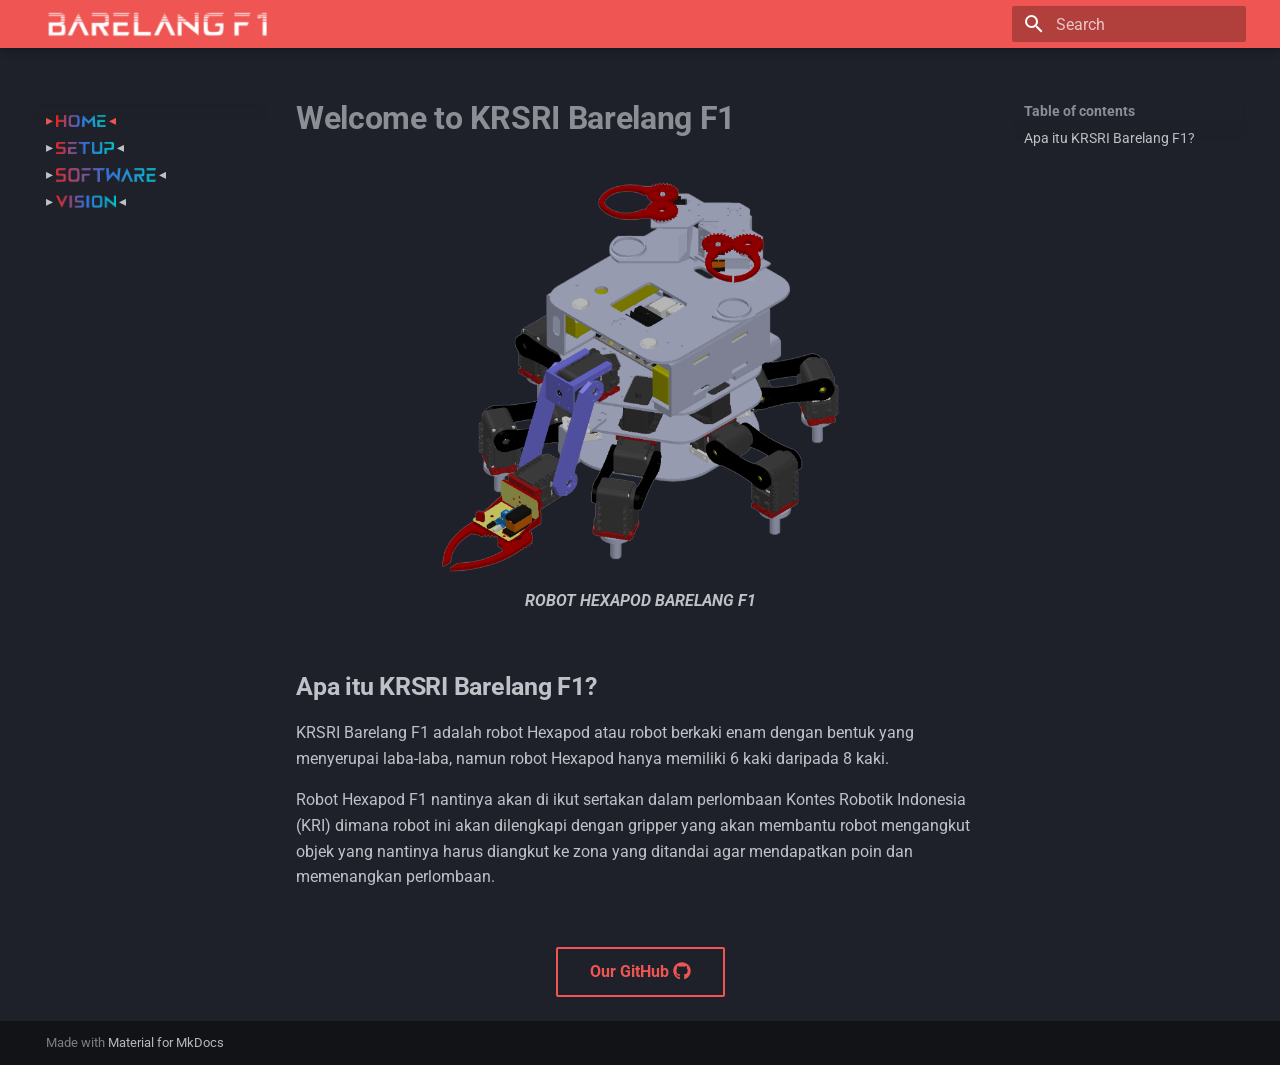
==== commit 3eb6379f: "New updated materials from bang john" ====
--- a/index.html
+++ b/index.html
@@ -20,7 +20,7 @@
     
     
       
-        <title><img src='https://arudoon.github.io/MkDocs_Dokumentasi/assets/icons/barelangf1white.png' style='width:220px; vertical-align:middle;'></title>
+        <title></title>
       
     
     
@@ -127,9 +127,9 @@
 
 <header class="md-header md-header--shadow" data-md-component="header">
   <nav class="md-header__inner md-grid" aria-label="Header">
-    <a href="." title="&lt;img src=&#39;https://arudoon.github.io/MkDocs_Dokumentasi/assets/icons/barelangf1white.png&#39; style=&#39;width:220px; vertical-align:middle;&#39;&gt;" class="md-header__button md-logo" aria-label="<img src='https://arudoon.github.io/MkDocs_Dokumentasi/assets/icons/barelangf1white.png' style='width:220px; vertical-align:middle;'>" data-md-component="logo">
-      
-  <img src="assets/pictures/F1 Logo.jpg" alt="logo">
+    <a href="." title="" class="md-header__button md-logo" aria-label="" data-md-component="logo">
+      
+  <img src="https://arudoon.github.io/MkDocs_Dokumentasi/assets/icons/barelangf1white.png" alt="logo">
 
     </a>
     <label class="md-header__button md-icon" for="__drawer">
@@ -140,7 +140,7 @@
       <div class="md-header__ellipsis">
         <div class="md-header__topic">
           <span class="md-ellipsis">
-            <img src='https://arudoon.github.io/MkDocs_Dokumentasi/assets/icons/barelangf1white.png' style='width:220px; vertical-align:middle;'>
+            
           </span>
         </div>
         <div class="md-header__topic" data-md-component="header-topic">
@@ -221,12 +221,12 @@
 
 <nav class="md-nav md-nav--primary" aria-label="Navigation" data-md-level="0">
   <label class="md-nav__title" for="__drawer">
-    <a href="." title="&lt;img src=&#39;https://arudoon.github.io/MkDocs_Dokumentasi/assets/icons/barelangf1white.png&#39; style=&#39;width:220px; vertical-align:middle;&#39;&gt;" class="md-nav__button md-logo" aria-label="<img src='https://arudoon.github.io/MkDocs_Dokumentasi/assets/icons/barelangf1white.png' style='width:220px; vertical-align:middle;'>" data-md-component="logo">
-      
-  <img src="assets/pictures/F1 Logo.jpg" alt="logo">
+    <a href="." title="" class="md-nav__button md-logo" aria-label="" data-md-component="logo">
+      
+  <img src="https://arudoon.github.io/MkDocs_Dokumentasi/assets/icons/barelangf1white.png" alt="logo">
 
     </a>
-    <img src='https://arudoon.github.io/MkDocs_Dokumentasi/assets/icons/barelangf1white.png' style='width:220px; vertical-align:middle;'>
+    
   </label>
   
   <ul class="md-nav__list" data-md-scrollfix>
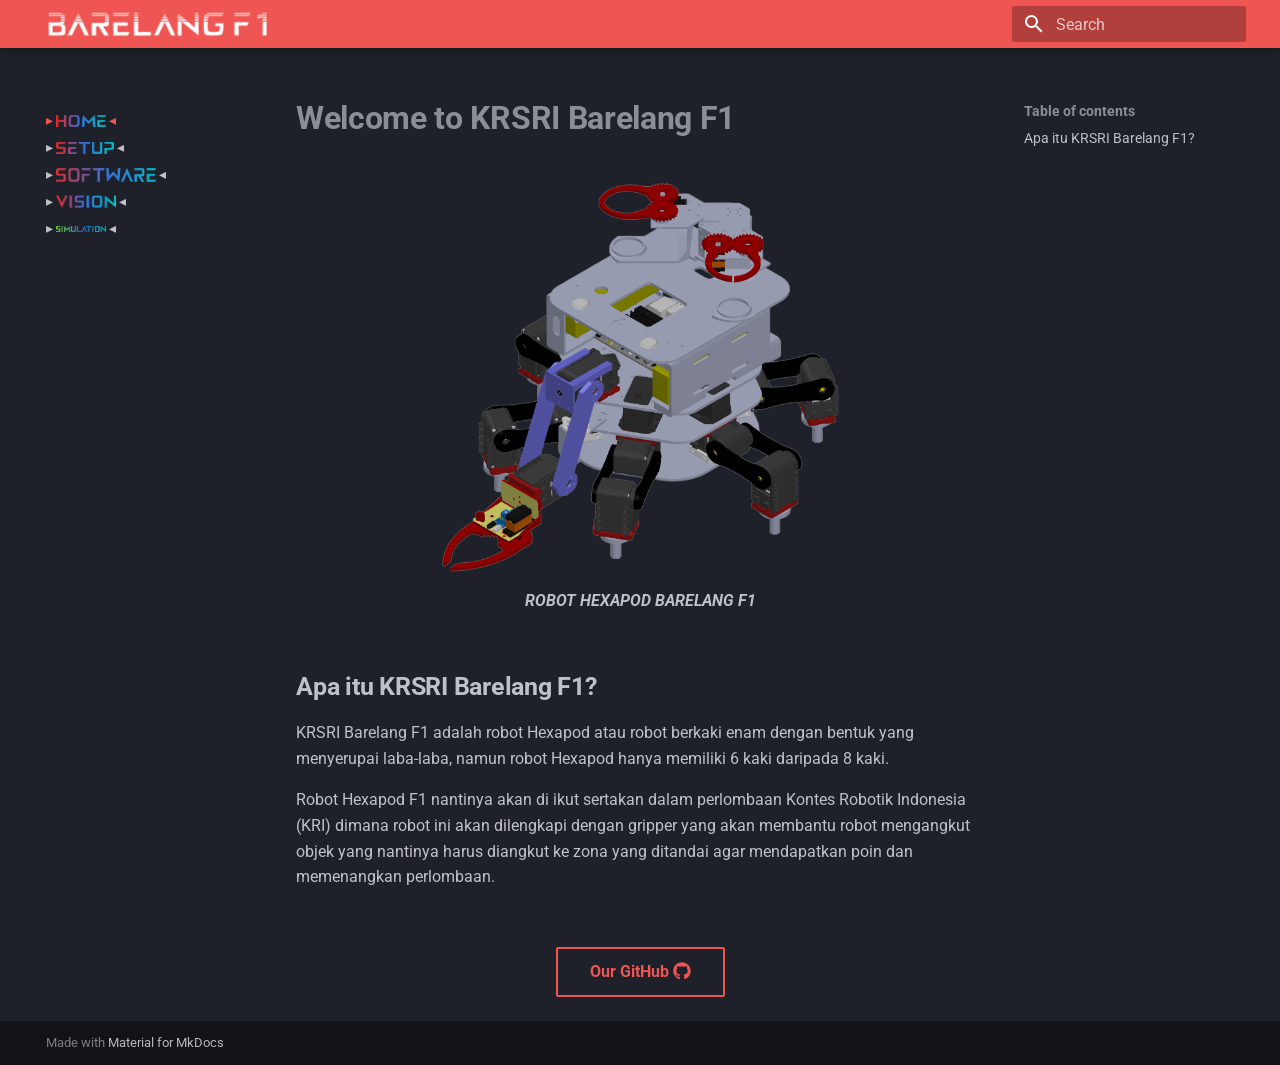
==== commit cba61461: "New Simulation Fix" ====
--- a/index.html
+++ b/index.html
@@ -20,7 +20,7 @@
     
     
       
-        <title></title>
+        <title>Barelang F1 Documentation - </title>
       
     
     
@@ -146,7 +146,7 @@
         <div class="md-header__topic" data-md-component="header-topic">
           <span class="md-ellipsis">
             
-              ▸ <img src='https://arudoon.github.io/MkDocs_Dokumentasi/assets/icons/home.png' style='width:50px; vertical-align:middle;'> ◂
+              Barelang F1 Documentation
             
           </span>
         </div>
@@ -352,6 +352,26 @@
   
   <span class="md-ellipsis">
     ▸ <img src='https://arudoon.github.io/MkDocs_Dokumentasi/assets/icons/vision.png' style='width:60px; vertical-align:middle;'> ◂
+  </span>
+  
+
+      </a>
+    </li>
+  
+
+    
+      
+      
+  
+  
+  
+  
+    <li class="md-nav__item">
+      <a href="5-simulation/" class="md-nav__link">
+        
+  
+  <span class="md-ellipsis">
+    ▸ <img src='https://arudoon.github.io/MkDocs_Dokumentasi/assets/icons/simulation.png' style='width:50px; vertical-align:middle;'> ◂
   </span>
   
 
@@ -429,6 +449,9 @@
 
 
 
+  
+  
+
 
 
 
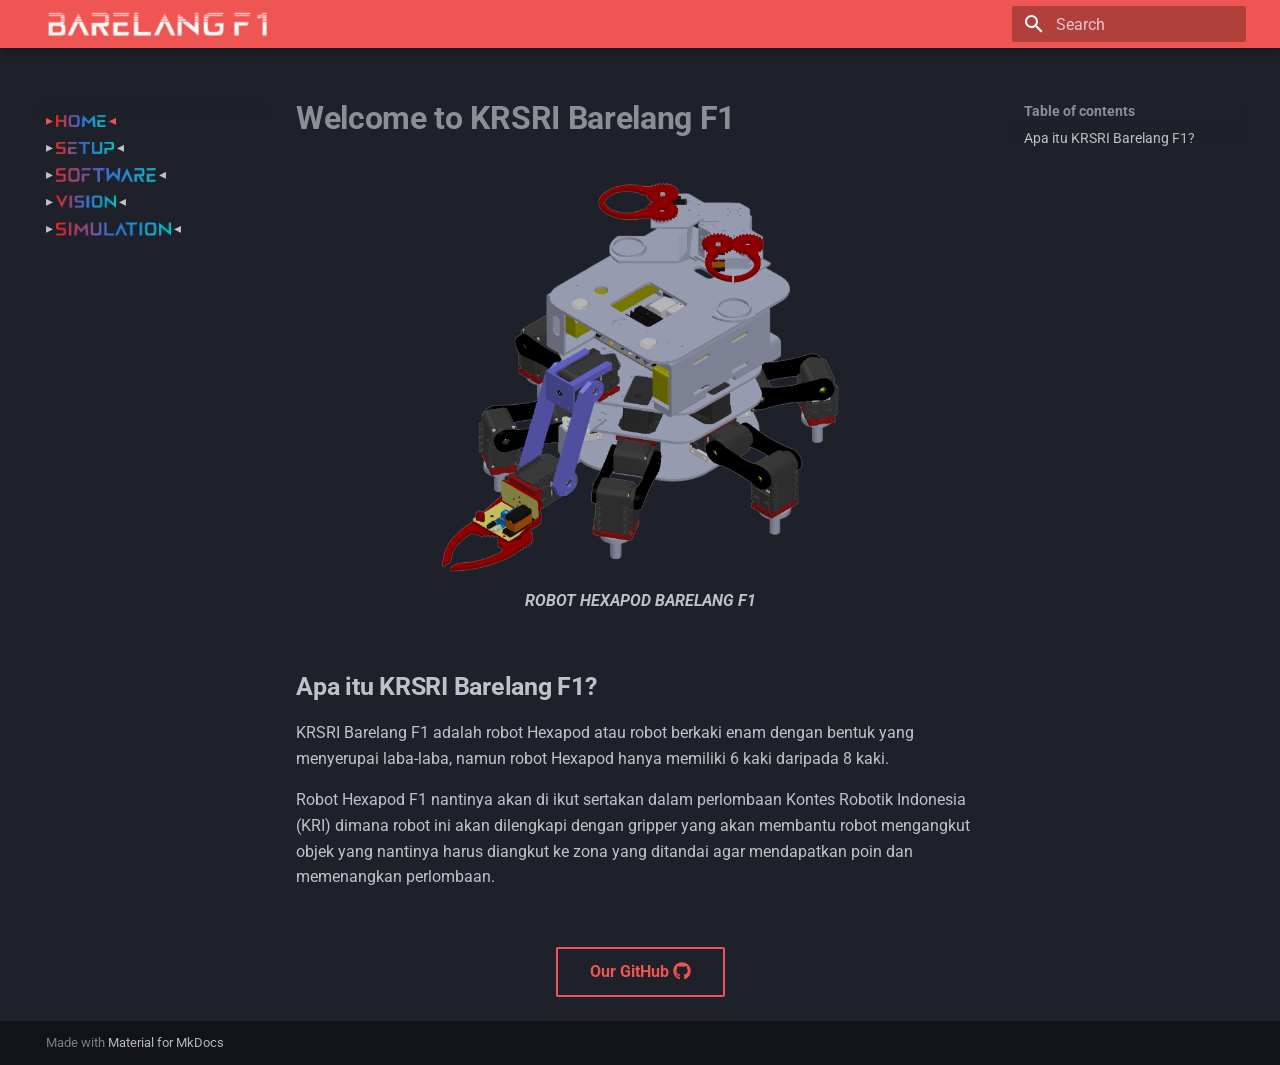
==== commit de614b39: "new" ====
--- a/index.html
+++ b/index.html
@@ -371,7 +371,7 @@
         
   
   <span class="md-ellipsis">
-    ▸ <img src='https://arudoon.github.io/MkDocs_Dokumentasi/assets/icons/simulation.png' style='width:50px; vertical-align:middle;'> ◂
+    ▸ <img src='https://arudoon.github.io/MkDocs_Dokumentasi/assets/icons/simulation-3.png' style='width:115px; vertical-align:middle;'> ◂
   </span>
   
 
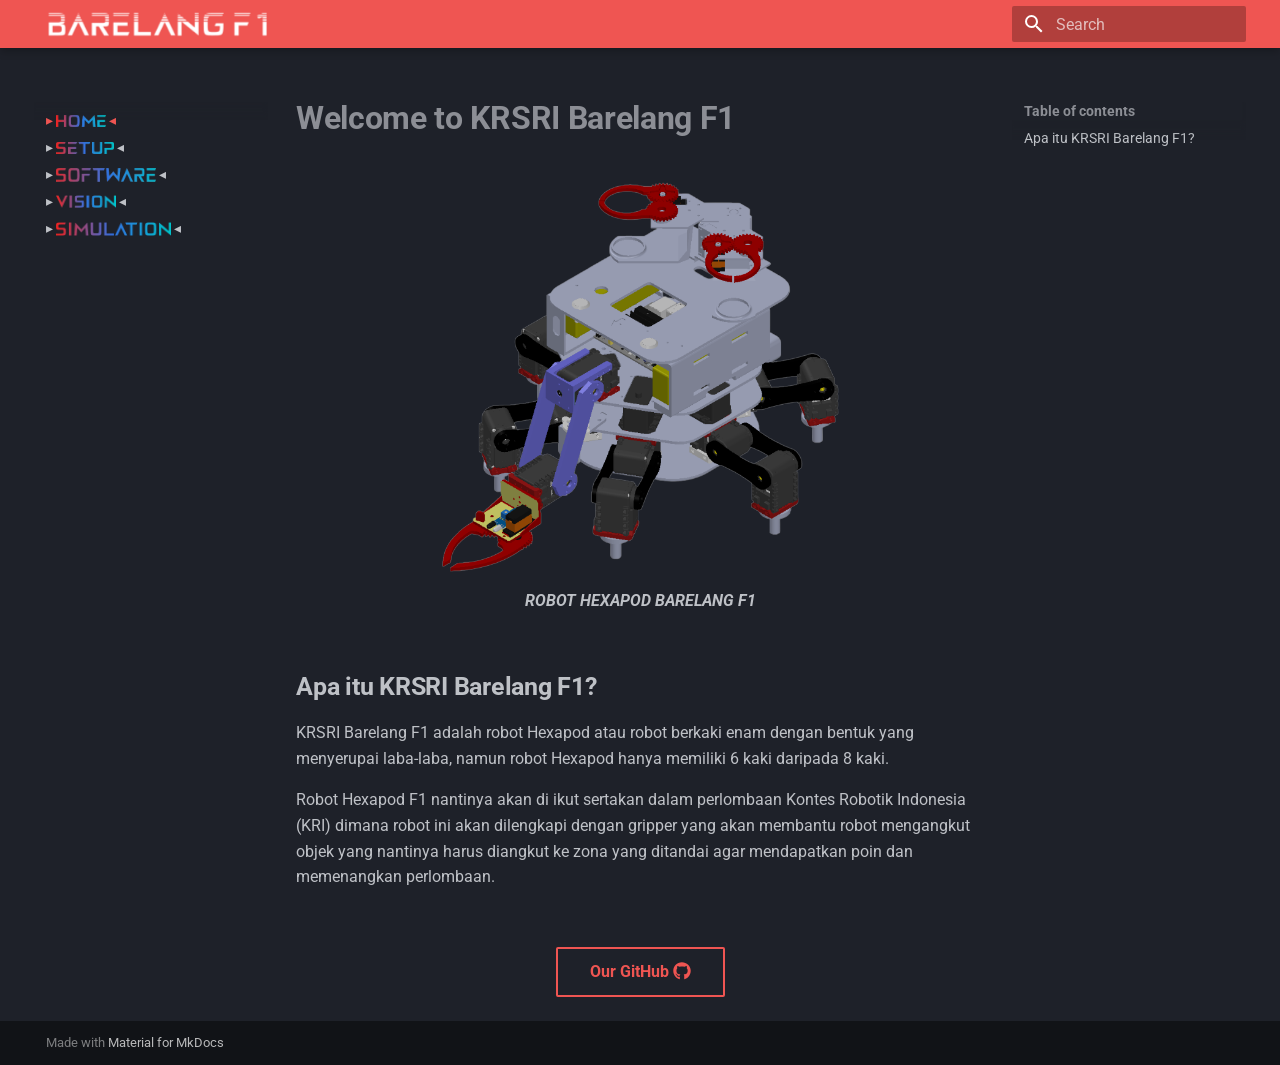
==== commit 791817eb: "Trying out transitions" ====
--- a/index.html
+++ b/index.html
@@ -498,6 +498,10 @@
     
       <script src="assets/javascripts/bundle.88dd0f4e.min.js"></script>
       
+        <script src="https://cdnjs.cloudflare.com/ajax/libs/gsap/3.12.2/gsap.min.js"></script>
+      
+        <script src="js/blur-transition.js"></script>
+      
     
   </body>
 </html>
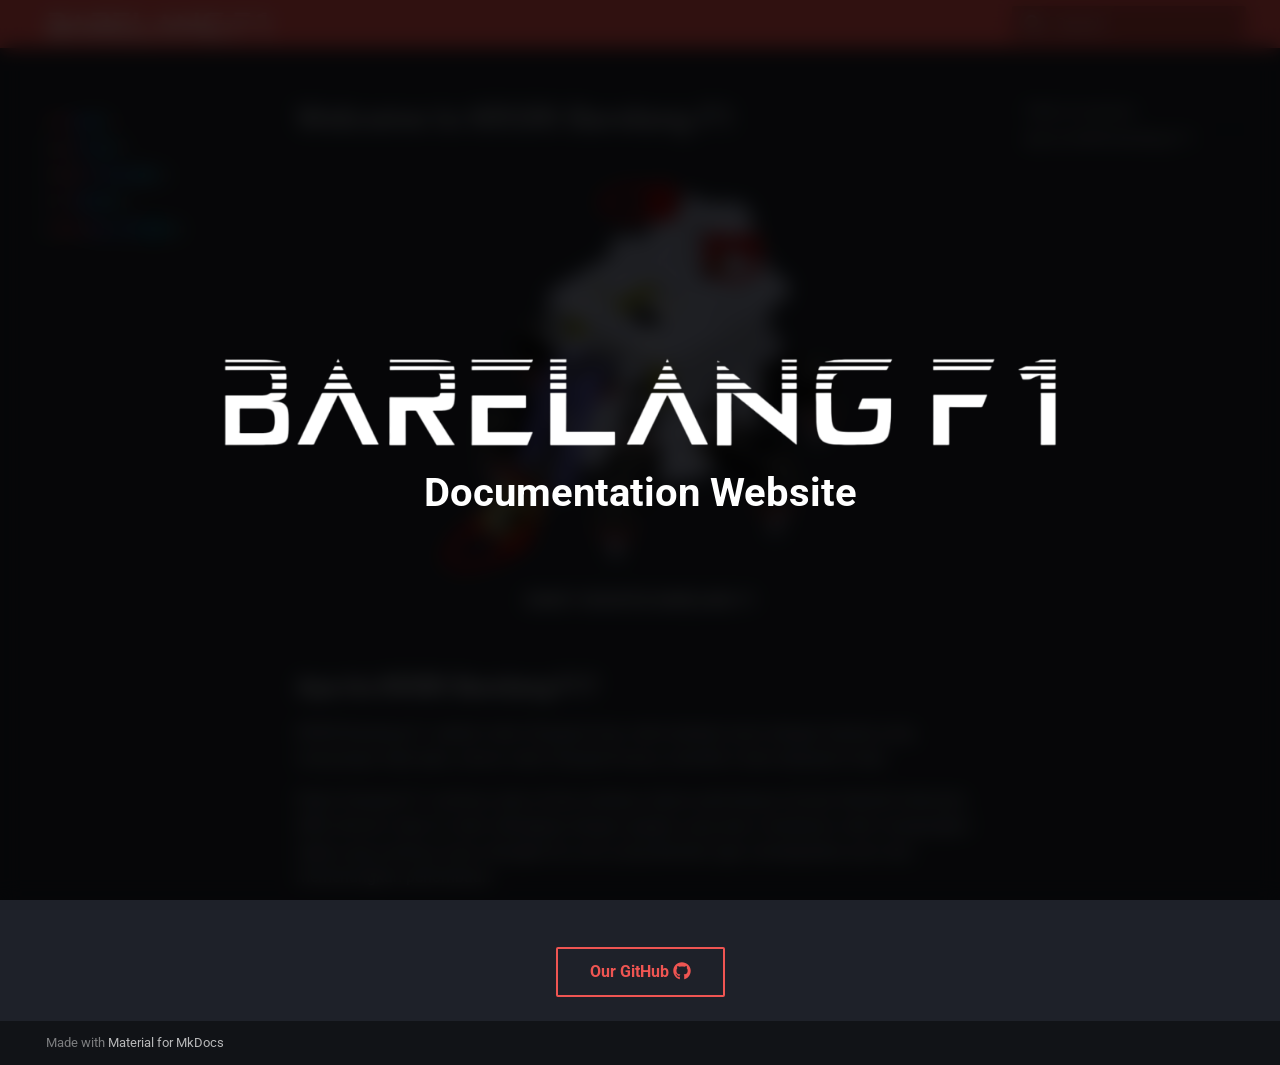
==== commit bf0cecfa: "new fade" ====
--- a/index.html
+++ b/index.html
@@ -86,6 +86,8 @@
         <style>:root{--md-text-font:"Roboto";--md-code-font:"Red Hat Mono"}</style>
       
     
+    
+      <link rel="stylesheet" href="css/intro.css">
     
     <script>__md_scope=new URL(".",location),__md_hash=e=>[...e].reduce(((e,_)=>(e<<5)-e+_.charCodeAt(0)),0),__md_get=(e,_=localStorage,t=__md_scope)=>JSON.parse(_.getItem(t.pathname+"."+e)),__md_set=(e,_,t=localStorage,a=__md_scope)=>{try{t.setItem(a.pathname+"."+e,JSON.stringify(_))}catch(e){}}</script>
     
@@ -502,6 +504,8 @@
       
         <script src="js/blur-transition.js"></script>
       
+        <script src="js/intro.js"></script>
+      
     
   </body>
 </html>
--- a/css/intro.css
+++ b/css/intro.css
@@ -0,0 +1,43 @@
+/* Full-screen intro overlay */
+.intro-overlay {
+    position: fixed;
+    top: 0;
+    left: 0;
+    width: 100%;
+    height: 100%;
+    background: rgba(0, 0, 0, 0.8); /* Dark blurred effect */
+    display: flex;
+    align-items: center;
+    justify-content: center;
+    z-index: 9999;
+    backdrop-filter: blur(10px);
+    transition: opacity 1s ease-in-out;
+}
+
+/* Logo container */
+.intro-content {
+    text-align: center;
+    color: white;
+    opacity: 0;
+    transform: scale(0.8);
+    animation: fadeZoom 2s forwards;
+}
+
+/* Zoom-in animation */
+@keyframes fadeZoom {
+    0% {
+        opacity: 0;
+        transform: scale(0.8);
+    }
+    100% {
+        opacity: 1;
+        transform: scale(1);
+    }
+}
+
+/* Hide the intro smoothly */
+.hidden {
+    opacity: 0;
+    pointer-events: none;
+    transition: opacity 1s ease-in-out;
+}
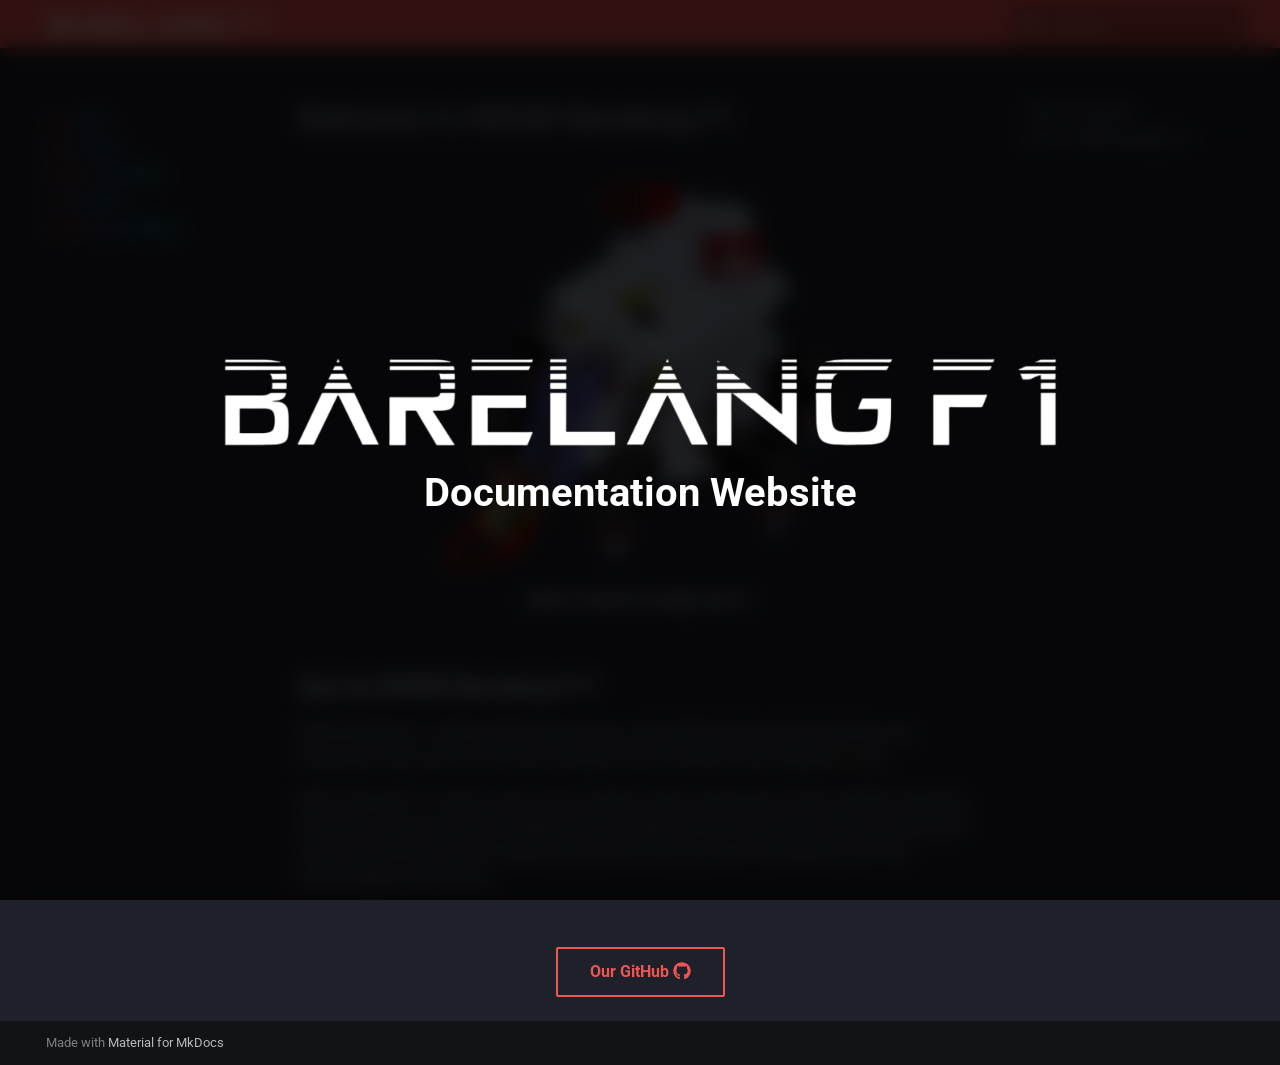
==== commit 98e7bf84: "wow" ====
--- a/index.html
+++ b/index.html
@@ -88,6 +88,8 @@
     
     
       <link rel="stylesheet" href="css/intro.css">
+    
+      <link rel="stylesheet" href="css/easter-egg.css">
     
     <script>__md_scope=new URL(".",location),__md_hash=e=>[...e].reduce(((e,_)=>(e<<5)-e+_.charCodeAt(0)),0),__md_get=(e,_=localStorage,t=__md_scope)=>JSON.parse(_.getItem(t.pathname+"."+e)),__md_set=(e,_,t=localStorage,a=__md_scope)=>{try{t.setItem(a.pathname+"."+e,JSON.stringify(_))}catch(e){}}</script>
     
@@ -438,7 +440,7 @@
     <figcaption><strong>ROBOT HEXAPOD BARELANG F1</strong></figcaption>
 </figure>
 <h2 id="apa-itu-krsri-barelang-f1"><strong>Apa itu KRSRI Barelang F1?</strong></h2>
-<p>KRSRI Barelang F1 adalah robot Hexapod atau robot berkaki enam dengan bentuk yang menyerupai laba-laba, namun robot Hexapod hanya memiliki 6 kaki daripada 8 kaki.</p>
+<p>KRSRI Barelang F1 adalah robot Hexapod atau robot berkaki enam dengan bentuk yang menyerupai laba-laba, namun robot Hexapod hanya memiliki 6 kaki daripada <a class="hidden-link" href="#">8</a> kaki.</p>
 <p>Robot Hexapod F1 nantinya akan di ikut sertakan dalam perlombaan Kontes Robotik Indonesia (KRI) dimana robot ini akan dilengkapi dengan gripper yang akan membantu robot mengangkut objek yang nantinya harus diangkut ke zona yang ditandai agar mendapatkan poin dan memenangkan perlombaan.</p>
 <p><br></p>
 <figure>
@@ -502,9 +504,9 @@
       
         <script src="https://cdnjs.cloudflare.com/ajax/libs/gsap/3.12.2/gsap.min.js"></script>
       
-        <script src="js/blur-transition.js"></script>
-      
         <script src="js/intro.js"></script>
+      
+        <script src="js/easter-egg.js"></script>
       
     
   </body>
--- a/css/easter-egg.css
+++ b/css/easter-egg.css
@@ -0,0 +1,53 @@
+/* Make the hidden link look like regular text */
+.hidden-link {
+    color: inherit; /* Same color as normal text */
+    text-decoration: none; /* Remove underline */
+    cursor: pointer; /* Show pointer on hover */
+    position: relative;
+}
+
+/* Optional: Subtle hover effect */
+.hidden-link:hover {
+    text-shadow: 0 0 5px rgba(255, 255, 255, 0.3);
+}
+
+/* Popup Overlay */
+.easter-egg-popup {
+    position: fixed;
+    top: 0;
+    left: 0;
+    width: 100%;
+    height: 100%;
+    background: rgba(0, 0, 0, 0.7);
+    display: flex;
+    align-items: center;
+    justify-content: center;
+    z-index: 9999;
+    animation: fadeIn 0.5s ease;
+}
+
+/* Popup Content */
+.popup-content {
+    background: white;
+    padding: 20px;
+    text-align: center;
+    border-radius: 10px;
+    box-shadow: 0 0 15px rgba(0,0,0,0.5);
+}
+
+/* Close Button */
+.close-btn {
+    margin-top: 15px;
+    padding: 8px 16px;
+    border: none;
+    background-color: #ff5555;
+    color: white;
+    border-radius: 5px;
+    cursor: pointer;
+}
+
+/* Fade In Animation */
+@keyframes fadeIn {
+    from { opacity: 0; }
+    to { opacity: 1; }
+}
